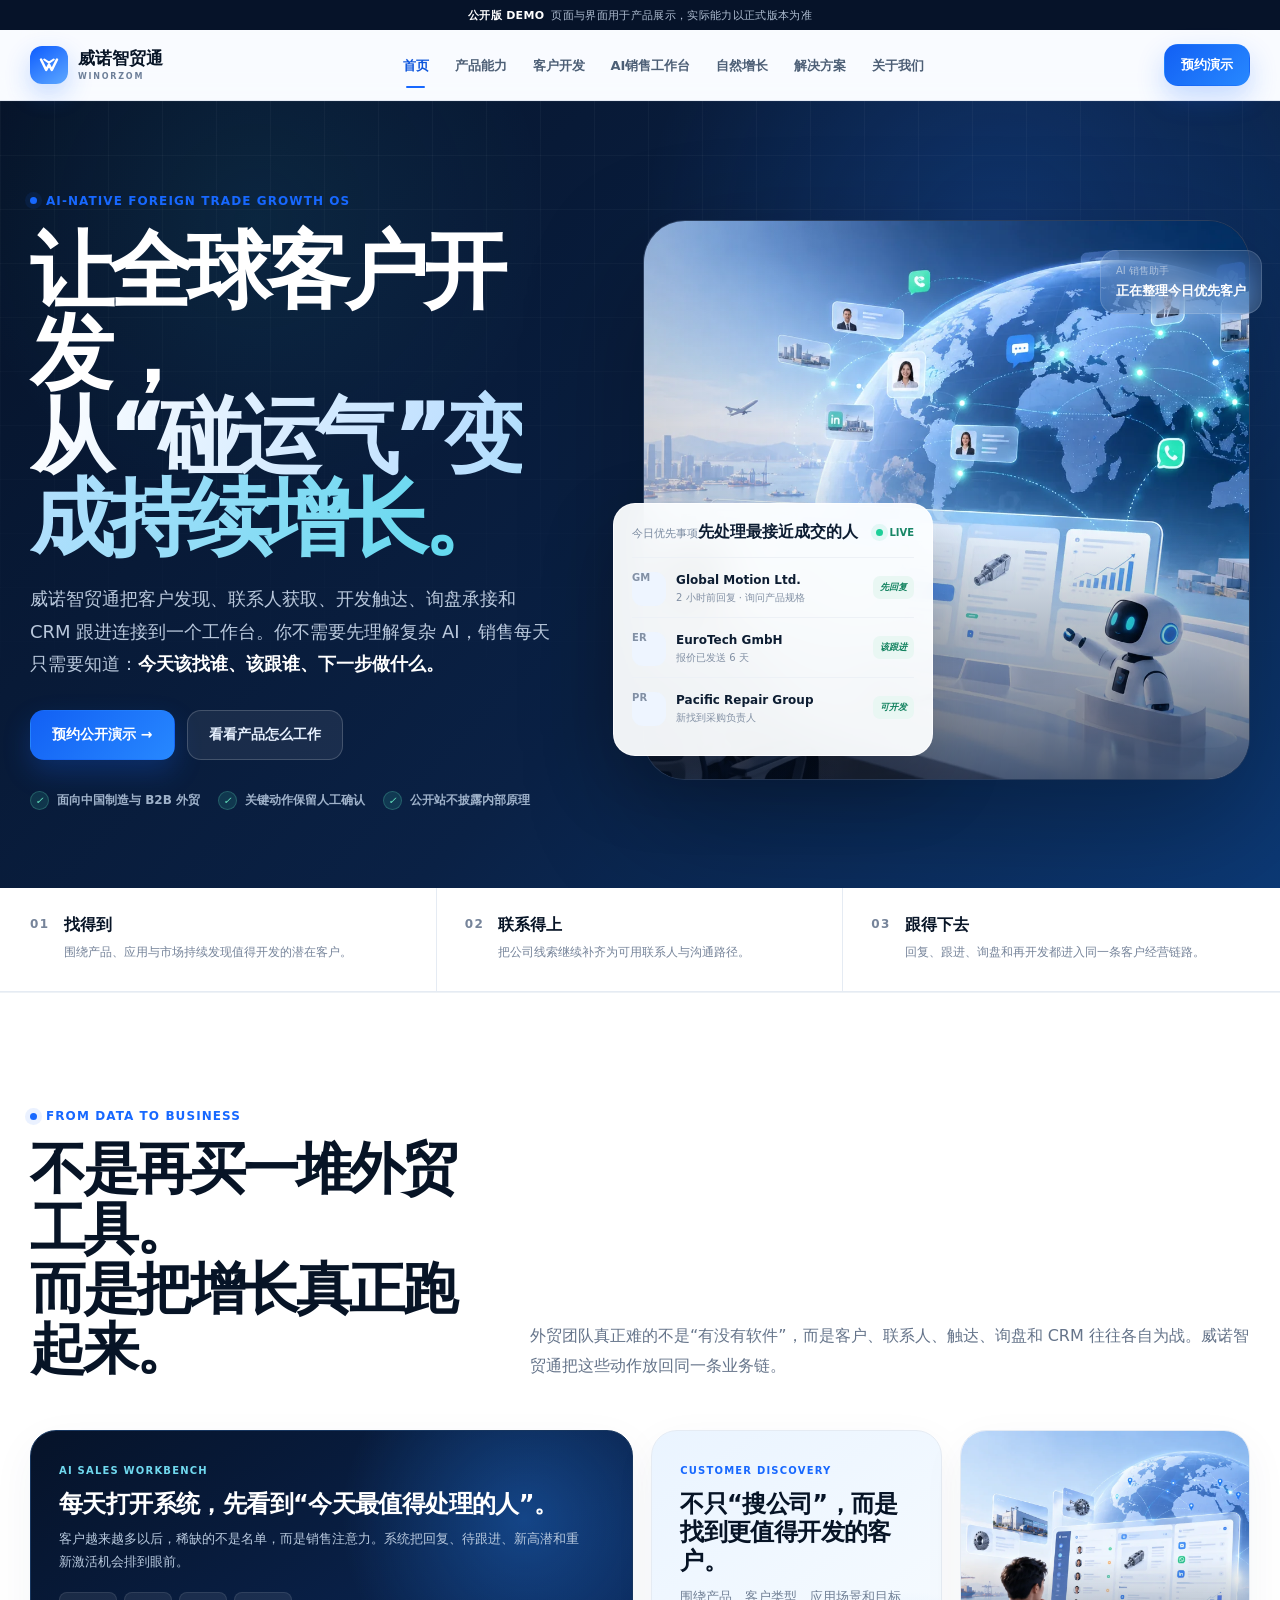
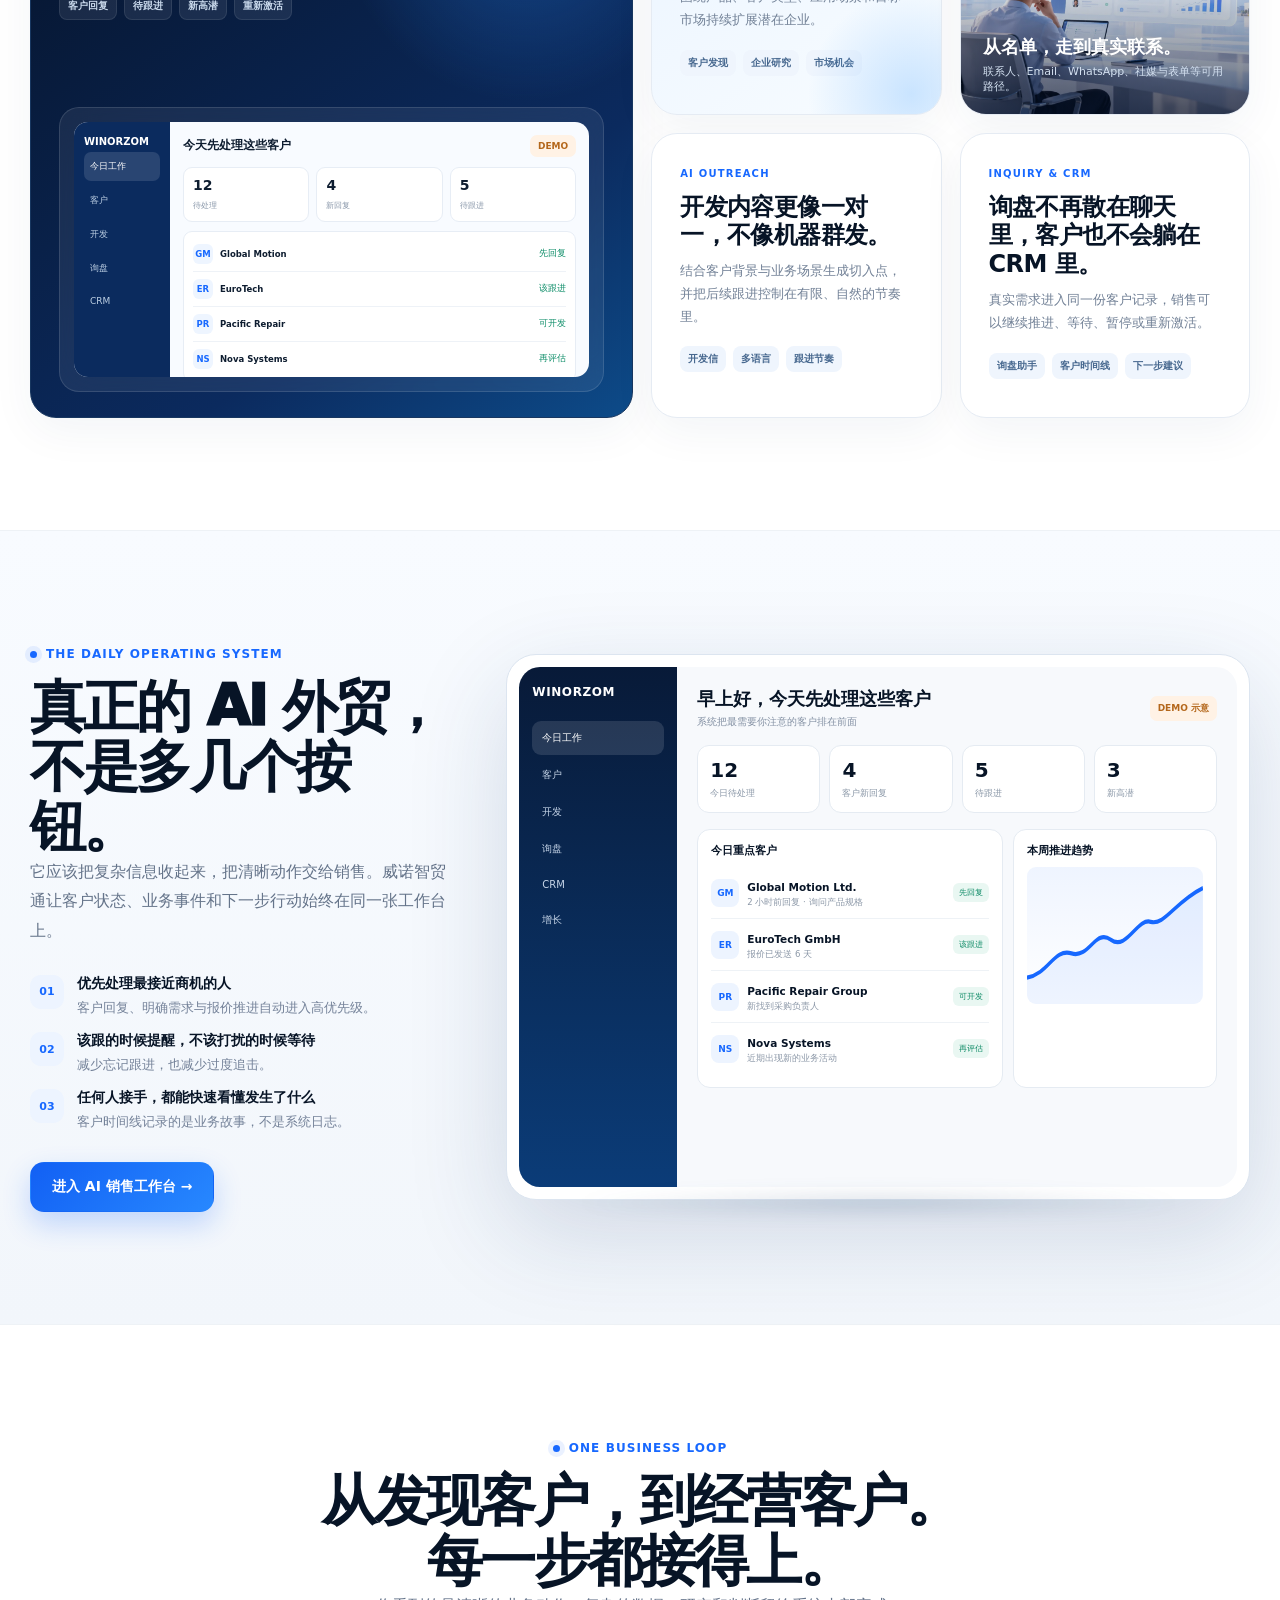
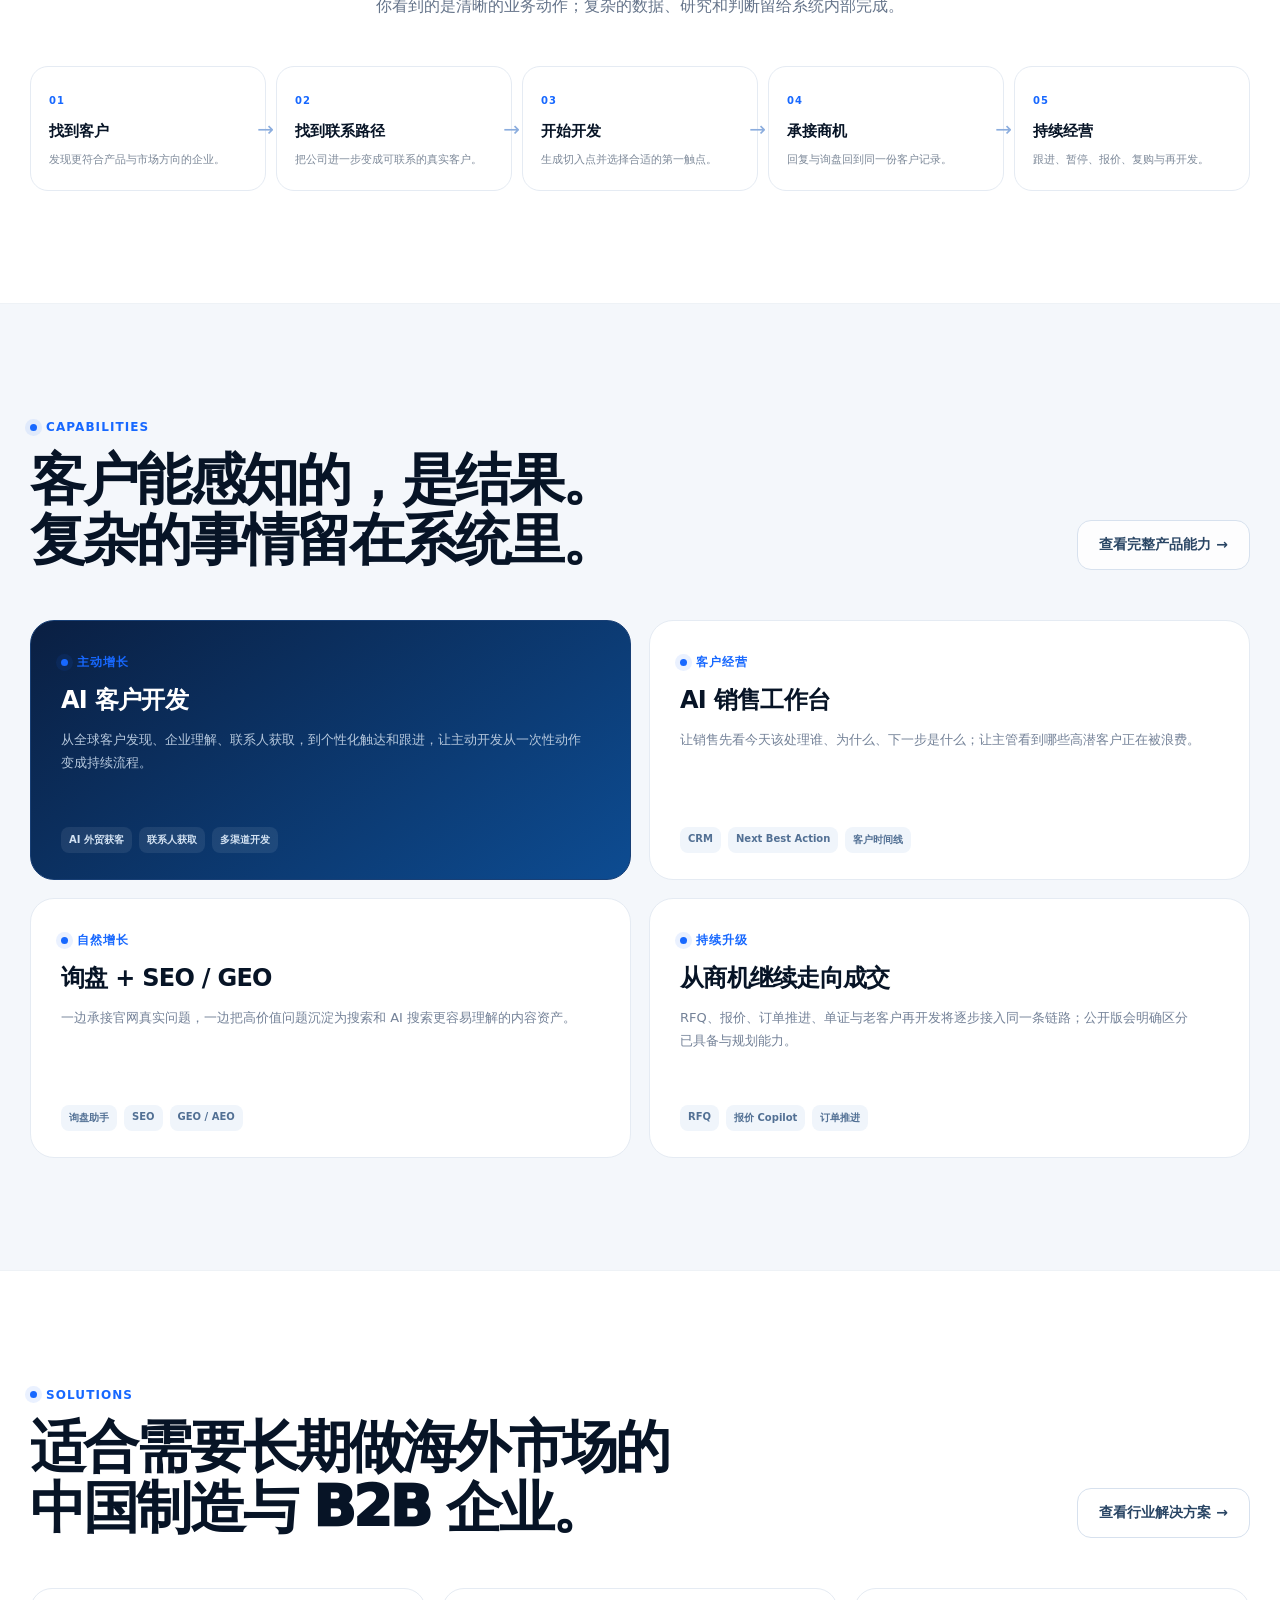
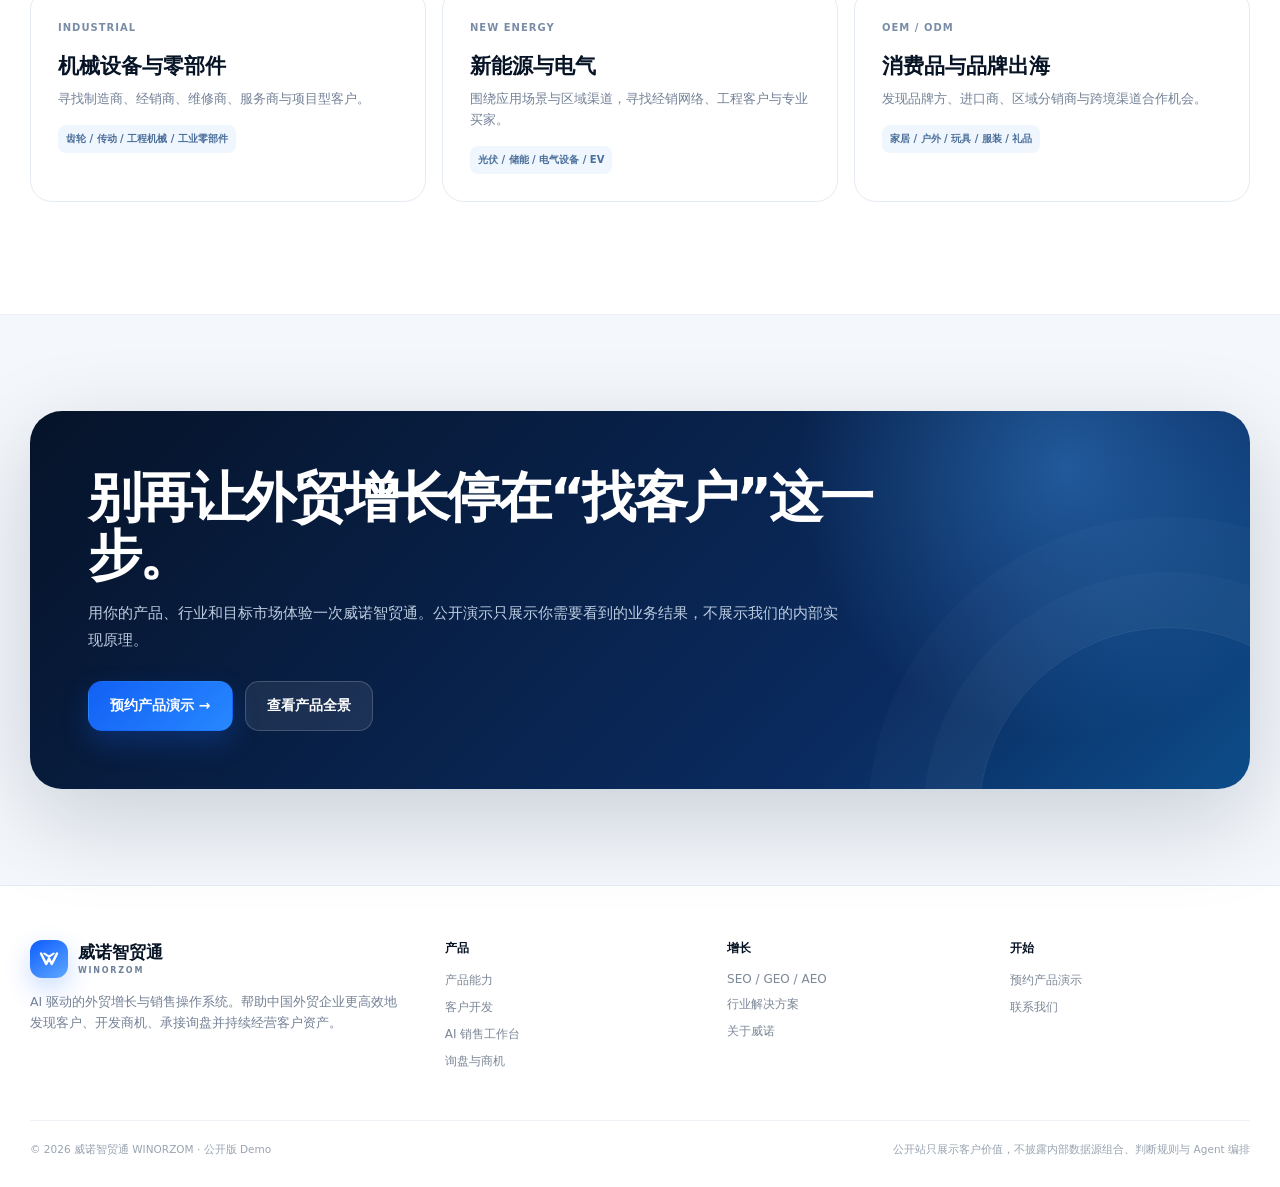
==== index.html @ 81f3485f "威诺智贸通 WINORZOM 公开版 Demo 站点" ====
<!doctype html><html lang="zh-CN"><head><meta charset="utf-8"><meta name="viewport" content="width=device-width,initial-scale=1"><meta name="theme-color" content="#061329"><link rel="icon" href="assets/favicon.svg" type="image/svg+xml"><link rel="stylesheet" href="assets/site.css"><meta property="og:type" content="website"><meta property="og:site_name" content="威诺智贸通 WINORZOM"><meta property="og:image" content="assets/hero-ai-trade.webp"><title>威诺智贸通｜AI外贸获客、销售与客户增长操作系统</title><meta name="description" content="威诺智贸通是一套面向中国外贸企业的 AI 外贸增长与销售操作系统，连接客户发现、联系人获取、多渠道开发、询盘承接、CRM 跟进与客户持续经营。"><meta property="og:title" content="威诺智贸通｜AI外贸获客、销售与客户增长操作系统"><meta property="og:description" content="威诺智贸通是一套面向中国外贸企业的 AI 外贸增长与销售操作系统，连接客户发现、联系人获取、多渠道开发、询盘承接、CRM 跟进与客户持续经营。"><script type="application/ld+json">{"@context":"https://schema.org","@type":"Organization","name":"威诺智贸通","alternateName":"WINORZOM","description":"面向中国外贸企业的 AI 外贸增长与销售操作系统。"}</script><script type="application/ld+json">{"@context":"https://schema.org","@type":"SoftwareApplication","name":"威诺智贸通 WINORZOM","applicationCategory":"BusinessApplication","operatingSystem":"Web","description":"帮助外贸企业发现客户、开发商机、承接询盘、推进销售并持续经营客户资产。"}</script><script type="application/ld+json">{"@context": "https://schema.org", "@type": "FAQPage", "mainEntity": [{"@type": "Question", "name": "威诺智贸通是什么？", "acceptedAnswer": {"@type": "Answer", "text": "威诺智贸通是一套面向中国外贸企业的 AI 外贸增长与销售操作系统，把客户发现、开发触达、询盘承接和 CRM 持续经营连接在同一条业务链路中。"}}, {"@type": "Question", "name": "和普通外贸获客软件有什么不同？", "acceptedAnswer": {"@type": "Answer", "text": "公开版强调的不只是找到更多公司，而是帮助团队持续回答该找谁、如何联系、什么时候跟进以及下一步做什么。"}}, {"@type": "Question", "name": "适合哪些企业？", "acceptedAnswer": {"@type": "Answer", "text": "更适合有长期海外市场开发需求的中国制造业、工业品、零部件、新能源、消费品 OEM/ODM 及其他 B2B 外贸企业。"}}]}</script></head><body><div class="demo-strip"><b>公开版 DEMO</b> 页面与界面用于产品展示，实际能力以正式版本为准</div><div class="nav-wrap"><div class="container"><nav><a class="brand" href="index.html" aria-label="威诺智贸通首页"><span class="brand-mark"><svg viewBox="0 0 24 24" fill="none"><path d="M4 6.5 9.2 17 12 11.6 14.8 17 20 6.5" stroke="white" stroke-width="2.5" stroke-linecap="round" stroke-linejoin="round"/><path d="m7.3 6.5 4.7 3.2 4.7-3.2" stroke="white" stroke-width="2.1" stroke-linecap="round"/></svg></span><span><div class="brand-cn">威诺智贸通</div><div class="brand-en">WINORZOM</div></span></a><div class="nav-links"><a data-nav href="index.html">首页</a><a data-nav href="product.html">产品能力</a><a data-nav href="customer-development.html">客户开发</a><a data-nav href="sales-workbench.html">AI销售工作台</a><a data-nav href="growth.html">自然增长</a><a data-nav href="solutions.html">解决方案</a><a data-nav href="about.html">关于我们</a></div><div class="nav-actions"><button class="btn btn-ghost btn-sm menu-btn" aria-label="打开菜单">☰</button><a class="btn btn-primary btn-sm" href="#" data-demo>预约演示</a></div></nav></div></div><div class="mobile-menu"><a href="index.html">首页</a><a href="product.html">产品能力</a><a href="customer-development.html">客户开发</a><a href="sales-workbench.html">AI销售工作台</a><a href="inquiry.html">询盘与商机</a><a href="growth.html">自然增长</a><a href="solutions.html">解决方案</a><a href="about.html">关于我们</a></div>
<main>
<section class="hero"><div class="container"><div class="hero-grid"><div><span class="eyebrow">AI-NATIVE FOREIGN TRADE GROWTH OS</span><h1>让全球客户开发，<br><span class="grad">从“碰运气”变成持续增长。</span></h1><p>威诺智贸通把客户发现、联系人获取、开发触达、询盘承接和 CRM 跟进连接到一个工作台。你不需要先理解复杂 AI，销售每天只需要知道：<b>今天该找谁、该跟谁、下一步做什么。</b></p><div class="hero-actions"><a class="btn btn-primary" href="#" data-demo>预约公开演示 →</a><a class="btn btn-ghost" href="product.html">看看产品怎么工作</a></div><div class="hero-points"><span><i class="check">✓</i>面向中国制造与 B2B 外贸</span><span><i class="check">✓</i>关键动作保留人工确认</span><span><i class="check">✓</i>公开站不披露内部原理</span></div></div><div class="hero-visual"><div class="hero-orb"><img src="assets/hero-ai-trade.webp" alt="AI外贸增长与全球客户开发场景"></div><div class="hero-float"><small>AI 销售助手</small><b>正在整理今日优先客户</b></div><div class="hero-workcard"><div class="workcard-top"><div><small>今日优先事项</small><b>先处理最接近成交的人</b></div><span class="live-dot">LIVE</span></div><div class="work-item"><span class="avatar-dot">GM</span><div><b>Global Motion Ltd.</b><span>2 小时前回复 · 询问产品规格</span></div><em class="action-pill">先回复</em></div><div class="work-item"><span class="avatar-dot">ER</span><div><b>EuroTech GmbH</b><span>报价已发送 6 天</span></div><em class="action-pill">该跟进</em></div><div class="work-item"><span class="avatar-dot">PR</span><div><b>Pacific Repair Group</b><span>新找到采购负责人</span></div><em class="action-pill">可开发</em></div></div></div></div></div></section>
<section class="value-rail"><div class="container"><div class="value-row"><div class="value-cell"><span class="value-no">01</span><div><b>找得到</b><span>围绕产品、应用与市场持续发现值得开发的潜在客户。</span></div></div><div class="value-cell"><span class="value-no">02</span><div><b>联系得上</b><span>把公司线索继续补齐为可用联系人与沟通路径。</span></div></div><div class="value-cell"><span class="value-no">03</span><div><b>跟得下去</b><span>回复、跟进、询盘和再开发都进入同一条客户经营链路。</span></div></div></div></div></section>

<section class="section white"><div class="container"><div class="section-head"><div><span class="eyebrow">FROM DATA TO BUSINESS</span><h2 class="section-title">不是再买一堆外贸工具。<br>而是把增长真正跑起来。</h2></div><p class="section-desc">外贸团队真正难的不是“有没有软件”，而是客户、联系人、触达、询盘和 CRM 往往各自为战。威诺智贸通把这些动作放回同一条业务链。</p></div><div class="bento"><article class="bento-card bento-main"><span class="mini">AI SALES WORKBENCH</span><h3>每天打开系统，先看到“今天最值得处理的人”。</h3><p>客户越来越多以后，稀缺的不是名单，而是销售注意力。系统把回复、待跟进、新高潜和重新激活机会排到眼前。</p><div class="mini-tags"><span>客户回复</span><span>待跟进</span><span>新高潜</span><span>重新激活</span></div><div class="bento-visual"><div class="bento-ui"><div class="bento-side"><b>WINORZOM</b><span>今日工作</span><span>客户</span><span>开发</span><span>询盘</span><span>CRM</span></div><div class="bento-mainui"><div class="micro-top"><b>今天先处理这些客户</b><span class="demo-label">DEMO</span></div><div class="micro-grid"><div class="micro-metric"><strong>12</strong><span>待处理</span></div><div class="micro-metric"><strong>4</strong><span>新回复</span></div><div class="micro-metric"><strong>5</strong><span>待跟进</span></div></div><div class="micro-list"><div class="micro-row"><i>GM</i><b>Global Motion</b><em>先回复</em></div><div class="micro-row"><i>ER</i><b>EuroTech</b><em>该跟进</em></div><div class="micro-row"><i>PR</i><b>Pacific Repair</b><em>可开发</em></div><div class="micro-row"><i>NS</i><b>Nova Systems</b><em>再评估</em></div></div></div></div></div></article><article class="bento-card bento-accent"><span class="mini">CUSTOMER DISCOVERY</span><h3>不只“搜公司”，而是找到更值得开发的客户。</h3><p>围绕产品、客户类型、应用场景和目标市场持续扩展潜在企业。</p><div class="mini-tags"><span>客户发现</span><span>企业研究</span><span>市场机会</span></div></article><article class="bento-card bento-image"><img src="assets/sales-workbench.webp" alt="外贸客户开发与销售工作场景"><div class="caption"><b>从名单，走到真实联系。</b><span>联系人、Email、WhatsApp、社媒与表单等可用路径。</span></div></article><article class="bento-card"><span class="mini">AI OUTREACH</span><h3>开发内容更像一对一，不像机器群发。</h3><p>结合客户背景与业务场景生成切入点，并把后续跟进控制在有限、自然的节奏里。</p><div class="mini-tags"><span>开发信</span><span>多语言</span><span>跟进节奏</span></div></article><article class="bento-card"><span class="mini">INQUIRY & CRM</span><h3>询盘不再散在聊天里，客户也不会躺在 CRM 里。</h3><p>真实需求进入同一份客户记录，销售可以继续推进、等待、暂停或重新激活。</p><div class="mini-tags"><span>询盘助手</span><span>客户时间线</span><span>下一步建议</span></div></article></div></div></section>

<section class="section soft"><div class="container"><div class="product-stage"><div><span class="eyebrow">THE DAILY OPERATING SYSTEM</span><h2 class="section-title">真正的 AI 外贸，<br>不是多几个按钮。</h2><p class="section-desc">它应该把复杂信息收起来，把清晰动作交给销售。威诺智贸通让客户状态、业务事件和下一步行动始终在同一张工作台上。</p><div class="bullet-list"><div class="bullet"><i>01</i><div><b>优先处理最接近商机的人</b><span>客户回复、明确需求与报价推进自动进入高优先级。</span></div></div><div class="bullet"><i>02</i><div><b>该跟的时候提醒，不该打扰的时候等待</b><span>减少忘记跟进，也减少过度追击。</span></div></div><div class="bullet"><i>03</i><div><b>任何人接手，都能快速看懂发生了什么</b><span>客户时间线记录的是业务故事，不是系统日志。</span></div></div></div><a class="btn btn-primary" href="sales-workbench.html">进入 AI 销售工作台 →</a></div><div class="device"><div class="app"><aside class="side"><div class="side-brand">WINORZOM</div><a class="on">今日工作</a><a>客户</a><a>开发</a><a>询盘</a><a>CRM</a><a>增长</a></aside><section class="main-ui"><div class="ui-top"><div class="ui-title"><b>早上好，今天先处理这些客户</b><small>系统把最需要你注意的客户排在前面</small></div><span class="demo-label">DEMO 示意</span></div><div class="metrics"><div class="metric"><strong>12</strong><span>今日待处理</span></div><div class="metric"><strong>4</strong><span>客户新回复</span></div><div class="metric"><strong>5</strong><span>待跟进</span></div><div class="metric"><strong>3</strong><span>新高潜</span></div></div><div class="ui-grid"><div class="panel"><div class="panel-title">今日重点客户</div><div class="task"><span class="dot">GM</span><div><b>Global Motion Ltd.</b><small>2 小时前回复 · 询问产品规格</small></div><span class="status">先回复</span></div><div class="task"><span class="dot">ER</span><div><b>EuroTech GmbH</b><small>报价已发送 6 天</small></div><span class="status">该跟进</span></div><div class="task"><span class="dot">PR</span><div><b>Pacific Repair Group</b><small>新找到采购负责人</small></div><span class="status">可开发</span></div><div class="task"><span class="dot">NS</span><div><b>Nova Systems</b><small>近期出现新的业务活动</small></div><span class="status">再评估</span></div></div><div class="panel"><div class="panel-title">本周推进趋势</div><div class="chart"><svg viewBox="0 0 300 130" preserveAspectRatio="none"><path d="M0 105 C38 101,45 77,76 82 S116 58,143 69 S188 48,211 52 S253 33,300 20" fill="none" stroke="#1768ff" stroke-width="4"/><path d="M0 105 C38 101,45 77,76 82 S116 58,143 69 S188 48,211 52 S253 33,300 20 L300 130 L0 130Z" fill="#1768ff12"/></svg></div></div></div></section></div></div></div></div></section>

<section class="section white"><div class="container"><div class="center"><span class="eyebrow">ONE BUSINESS LOOP</span><h2 class="section-title">从发现客户，到经营客户。<br>每一步都接得上。</h2><p class="section-desc">你看到的是清晰的业务动作；复杂的数据、研究和判断留给系统内部完成。</p></div><div class="loop"><div class="loop-step"><span class="num">01</span><b>找到客户</b><span>发现更符合产品与市场方向的企业。</span></div><div class="loop-step"><span class="num">02</span><b>找到联系路径</b><span>把公司进一步变成可联系的真实客户。</span></div><div class="loop-step"><span class="num">03</span><b>开始开发</b><span>生成切入点并选择合适的第一触点。</span></div><div class="loop-step"><span class="num">04</span><b>承接商机</b><span>回复与询盘回到同一份客户记录。</span></div><div class="loop-step"><span class="num">05</span><b>持续经营</b><span>跟进、暂停、报价、复购与再开发。</span></div></div></div></section>

<section class="section"><div class="container"><div class="section-head"><div><span class="eyebrow">CAPABILITIES</span><h2 class="section-title">客户能感知的，是结果。<br>复杂的事情留在系统里。</h2></div><a class="btn btn-ghost" href="product.html">查看完整产品能力 →</a></div><div class="cap-split"><article class="cap-panel blue"><span class="eyebrow">主动增长</span><h3>AI 客户开发</h3><p>从全球客户发现、企业理解、联系人获取，到个性化触达和跟进，让主动开发从一次性动作变成持续流程。</p><div class="tagline"><span>AI 外贸获客</span><span>联系人获取</span><span>多渠道开发</span></div></article><article class="cap-panel"><span class="eyebrow">客户经营</span><h3>AI 销售工作台</h3><p>让销售先看今天该处理谁、为什么、下一步是什么；让主管看到哪些高潜客户正在被浪费。</p><div class="tagline"><span>CRM</span><span>Next Best Action</span><span>客户时间线</span></div></article><article class="cap-panel"><span class="eyebrow">自然增长</span><h3>询盘 + SEO / GEO</h3><p>一边承接官网真实问题，一边把高价值问题沉淀为搜索和 AI 搜索更容易理解的内容资产。</p><div class="tagline"><span>询盘助手</span><span>SEO</span><span>GEO / AEO</span></div></article><article class="cap-panel"><span class="eyebrow">持续升级</span><h3>从商机继续走向成交</h3><p>RFQ、报价、订单推进、单证与老客户再开发将逐步接入同一条链路；公开版会明确区分已具备与规划能力。</p><div class="tagline"><span>RFQ</span><span>报价 Copilot</span><span>订单推进</span></div></article></div></div></section>

<section class="section white"><div class="container"><div class="section-head"><div><span class="eyebrow">SOLUTIONS</span><h2 class="section-title">适合需要长期做海外市场的<br>中国制造与 B2B 企业。</h2></div><a class="btn btn-ghost" href="solutions.html">查看行业解决方案 →</a></div><div class="industry-grid"><div class="industry-card"><small>INDUSTRIAL</small><h3>机械设备与零部件</h3><p>寻找制造商、经销商、维修商、服务商与项目型客户。</p><span class="keywords">齿轮 / 传动 / 工程机械 / 工业零部件</span></div><div class="industry-card"><small>NEW ENERGY</small><h3>新能源与电气</h3><p>围绕应用场景与区域渠道，寻找经销网络、工程客户与专业买家。</p><span class="keywords">光伏 / 储能 / 电气设备 / EV</span></div><div class="industry-card"><small>OEM / ODM</small><h3>消费品与品牌出海</h3><p>发现品牌方、进口商、区域分销商与跨境渠道合作机会。</p><span class="keywords">家居 / 户外 / 玩具 / 服装 / 礼品</span></div></div></div></section>
<section class="cta"><div class="container"><div class="cta-card"><h2>别再让外贸增长停在“找客户”这一步。</h2><p>用你的产品、行业和目标市场体验一次威诺智贸通。公开演示只展示你需要看到的业务结果，不展示我们的内部实现原理。</p><div class="hero-actions"><a class="btn btn-primary" href="#" data-demo>预约产品演示 →</a><a class="btn btn-ghost" href="product.html">查看产品全景</a></div></div></div></section>
</main><footer><div class="container"><div class="footer-grid"><div class="footer-brand"><a class="brand" href="index.html" aria-label="威诺智贸通首页"><span class="brand-mark"><svg viewBox="0 0 24 24" fill="none"><path d="M4 6.5 9.2 17 12 11.6 14.8 17 20 6.5" stroke="white" stroke-width="2.5" stroke-linecap="round" stroke-linejoin="round"/><path d="m7.3 6.5 4.7 3.2 4.7-3.2" stroke="white" stroke-width="2.1" stroke-linecap="round"/></svg></span><span><div class="brand-cn">威诺智贸通</div><div class="brand-en">WINORZOM</div></span></a><p>AI 驱动的外贸增长与销售操作系统。帮助中国外贸企业更高效地发现客户、开发商机、承接询盘并持续经营客户资产。</p></div><div class="footer-col"><h4>产品</h4><a href="product.html">产品能力</a><a href="customer-development.html">客户开发</a><a href="sales-workbench.html">AI 销售工作台</a><a href="inquiry.html">询盘与商机</a></div><div class="footer-col"><h4>增长</h4><a href="growth.html">SEO / GEO / AEO</a><a href="solutions.html">行业解决方案</a><a href="about.html">关于威诺</a></div><div class="footer-col"><h4>开始</h4><a href="#" data-demo>预约产品演示</a><a href="about.html#contact">联系我们</a></div></div><div class="copyright"><span>© 2026 威诺智贸通 WINORZOM · 公开版 Demo</span><span>公开站只展示客户价值，不披露内部数据源组合、判断规则与 Agent 编排</span></div></div></footer><div class="modal" id="demoModal"><div class="modal-card"><button class="modal-close" aria-label="关闭">×</button><h3>预约威诺智贸通演示</h3><p>告诉我们你的行业、产品和目标市场，我们会用真实业务场景展示产品。公开版 Demo 不会真正提交数据。</p><form class="form" id="demoForm"><input required placeholder="公司名称"><input required placeholder="姓名 / 称呼"><input required placeholder="手机或微信"><textarea placeholder="你的产品、目标市场或当前最想解决的问题"></textarea><button class="btn btn-primary" type="submit">提交预约</button><div class="form-note">Demo 环境仅模拟表单体验；正式上线后再接入线索系统、隐私政策与真实数据承接。</div><div class="form-success">已模拟提交成功。正式版可接入 CRM / 邮件 / 企业微信等承接方式。</div></form></div></div><script src="assets/site.js"></script></body></html>
---- assets/site.css ----
:root{
  --bg:#f4f7fb;--paper:#fff;--ink:#071426;--ink2:#10233f;--muted:#65748a;--muted2:#8b97a8;
  --line:#e5ebf3;--line2:#d7e1ef;--blue:#1768ff;--blue2:#5aa6ff;--cyan:#35d4e5;--navy:#061329;
  --green:#10a879;--orange:#ff9a42;--r:28px;--rs:18px;--max:1220px;
  --shadow:0 24px 80px rgba(16,42,86,.12);--shadow2:0 16px 44px rgba(16,42,86,.08)
}
*{box-sizing:border-box}html{scroll-behavior:smooth}body{margin:0;background:var(--bg);color:var(--ink);font-family:Inter,"PingFang SC","Microsoft YaHei",system-ui,-apple-system,BlinkMacSystemFont,"Segoe UI",sans-serif;-webkit-font-smoothing:antialiased}a{text-decoration:none;color:inherit}img{display:block;max-width:100%}button,input,textarea{font:inherit}.container{width:min(var(--max),calc(100% - 48px));margin:auto}
.demo-strip{height:30px;display:flex;align-items:center;justify-content:center;background:#061329;color:#aebdd1;font-size:11px;letter-spacing:.03em}.demo-strip b{color:#fff;margin-right:7px}.nav-wrap{position:sticky;top:0;z-index:90;background:rgba(250,252,255,.88);backdrop-filter:blur(22px);border-bottom:1px solid rgba(224,231,241,.86)}nav{height:70px;display:flex;align-items:center;justify-content:space-between;gap:26px}.brand{display:flex;align-items:center;gap:10px;min-width:max-content}.brand-mark{width:38px;height:38px;border-radius:12px;display:grid;place-items:center;background:linear-gradient(145deg,#0d5cff,#5ea8ff);box-shadow:0 10px 26px rgba(23,104,255,.24)}.brand-mark svg{width:24px}.brand-cn{font-weight:900;font-size:17px;line-height:1}.brand-en{font-size:8px;letter-spacing:.22em;font-weight:850;color:#6d7f99;margin-top:5px}.nav-links{display:flex;align-items:center;gap:26px;color:#4d5f76;font-size:13px;font-weight:720}.nav-links a{padding:26px 0 24px;position:relative}.nav-links a:hover,.nav-links a.active{color:#0d55dc}.nav-links a.active:after{content:"";position:absolute;left:12%;right:12%;bottom:11px;height:2px;border-radius:99px;background:#1768ff}.nav-actions{display:flex;align-items:center;gap:10px}.menu-btn{display:none!important}.btn{display:inline-flex;align-items:center;justify-content:center;gap:9px;height:50px;border-radius:14px;padding:0 21px;border:1px solid transparent;font-weight:800;font-size:14px;cursor:pointer;transition:.22s ease}.btn-sm{height:42px;padding:0 16px;font-size:13px}.btn-primary{color:#fff;background:linear-gradient(135deg,#1260f4,#2788ff);box-shadow:0 12px 28px rgba(23,104,255,.24)}.btn-primary:hover{transform:translateY(-2px);box-shadow:0 18px 40px rgba(23,104,255,.28)}.btn-ghost{background:rgba(255,255,255,.8);border-color:#d7e1ee;color:#294564}.btn-ghost:hover{background:#fff;border-color:#bcd0e8}.btn-dark{background:#0a1d3c;color:white}.btn-link{height:auto;padding:0;border:0;color:#1768ff;background:transparent}
.eyebrow{display:inline-flex;align-items:center;gap:9px;font-size:12px;font-weight:850;letter-spacing:.09em;text-transform:uppercase;color:#1768ff}.eyebrow:before{content:"";width:7px;height:7px;border-radius:50%;background:#1768ff;box-shadow:0 0 0 5px rgba(23,104,255,.09)}
.hero{position:relative;overflow:hidden;padding:88px 0 78px;background:radial-gradient(circle at 78% 18%,rgba(38,123,255,.23),transparent 30%),radial-gradient(circle at 20% 15%,rgba(54,210,227,.08),transparent 24%),linear-gradient(135deg,#061329 0%,#0a2145 58%,#0c3975 100%);color:#fff}.hero:before{content:"";position:absolute;inset:0;background-image:linear-gradient(rgba(255,255,255,.035) 1px,transparent 1px),linear-gradient(90deg,rgba(255,255,255,.035) 1px,transparent 1px);background-size:54px 54px;mask-image:linear-gradient(to bottom,#000 0%,transparent 85%)}.hero-grid{position:relative;z-index:2;display:grid;grid-template-columns:.9fr 1.1fr;gap:62px;align-items:center}.hero h1{font-size:clamp(54px,6.6vw,84px);line-height:.98;letter-spacing:-.065em;margin:22px 0 24px;font-weight:930}.hero .grad{background:linear-gradient(110deg,#fff 0%,#bfe0ff 44%,#62d9ee 95%);-webkit-background-clip:text;background-clip:text;color:transparent}.hero p{font-size:18px;line-height:1.8;color:#b9c8dc;max-width:660px;margin:0 0 30px}.hero p b{color:#fff}.hero-actions{display:flex;gap:12px;flex-wrap:wrap}.hero .btn-ghost{color:#e7f1ff;background:rgba(255,255,255,.07);border-color:rgba(255,255,255,.18)}.hero-points{display:flex;gap:18px;flex-wrap:wrap;margin-top:31px;color:#9fb2ca;font-size:12px;font-weight:700}.hero-points span{display:flex;align-items:center;gap:8px}.check{width:19px;height:19px;border-radius:50%;display:grid;place-items:center;background:rgba(74,230,191,.13);color:#63e1bd;font-size:10px;border:1px solid rgba(99,225,189,.24)}
.hero-visual{position:relative;min-height:560px}.hero-orb{position:absolute;inset:0 0 0 30px;border-radius:42px;overflow:hidden;box-shadow:0 42px 120px rgba(0,0,0,.28);border:1px solid rgba(255,255,255,.12);background:#0c2348}.hero-orb:after{content:"";position:absolute;inset:0;background:linear-gradient(90deg,rgba(6,19,41,.15),transparent 35%),linear-gradient(180deg,transparent 55%,rgba(6,19,41,.64));pointer-events:none}.hero-orb img{width:100%;height:100%;object-fit:cover;object-position:55% center;filter:saturate(.92) contrast(1.02)}.hero-workcard{position:absolute;left:0;bottom:24px;width:320px;padding:18px;border-radius:22px;background:rgba(252,254,255,.95);box-shadow:0 26px 72px rgba(0,0,0,.22);color:#0d1d32;border:1px solid rgba(255,255,255,.75);backdrop-filter:blur(20px);z-index:3}.workcard-top{display:flex;align-items:center;justify-content:space-between;gap:12px;margin-bottom:14px}.workcard-top small{color:#7b8ba1;font-size:11px}.live-dot{display:flex;gap:6px;align-items:center;color:#188666;font-size:10px;font-weight:850}.live-dot:before{content:"";width:7px;height:7px;border-radius:50%;background:#1ecf98;box-shadow:0 0 0 5px rgba(30,207,152,.10)}.work-item{display:flex;align-items:center;gap:10px;padding:11px 0;border-top:1px solid #edf1f6}.work-item:first-of-type{border-top:0}.avatar-dot{width:34px;height:34px;border-radius:11px;display:grid;place-items:center;background:#eef5ff;color:#1768ff;font-size:10px;font-weight:900}.work-item b{font-size:12px}.work-item span{display:block;font-size:10px;color:#8290a4;margin-top:3px}.action-pill{margin-left:auto;font-size:9px;padding:5px 7px;border-radius:7px;background:#e9f7f3;color:#12825f;font-weight:850}.hero-float{position:absolute;right:-12px;top:30px;padding:13px 15px;border-radius:16px;background:rgba(255,255,255,.1);border:1px solid rgba(255,255,255,.15);backdrop-filter:blur(18px);z-index:3;color:#fff}.hero-float small{display:block;color:#afc3dd;font-size:10px}.hero-float b{display:block;margin-top:4px;font-size:13px}
.value-rail{margin-top:-1px;background:#fff;border-bottom:1px solid var(--line)}.value-row{display:grid;grid-template-columns:repeat(3,1fr)}.value-cell{padding:28px 28px 28px 0;border-right:1px solid var(--line);display:flex;gap:14px;align-items:flex-start}.value-cell:not(:first-child){padding-left:28px}.value-cell:last-child{border-right:0}.value-no{font-size:10px;color:#1768ff;font-weight:900;letter-spacing:.12em}.value-cell b{display:block;font-size:16px;margin-bottom:5px}.value-cell span{font-size:12px;line-height:1.6;color:#76849a}
.section{padding:112px 0}.section.white{background:#fff;border-top:1px solid #eef2f6;border-bottom:1px solid #eef2f6}.section.soft{background:linear-gradient(180deg,#f8fbff,#f2f6fb)}.section.dark{background:radial-gradient(circle at 85% 14%,rgba(53,137,255,.25),transparent 30%),linear-gradient(135deg,#061329,#0a2145 68%,#0b3972);color:#fff}.section-head{display:flex;justify-content:space-between;gap:54px;align-items:flex-end;margin-bottom:50px}.section-title{font-size:clamp(35px,4.4vw,58px);line-height:1.07;letter-spacing:-.05em;margin:15px 0 0;font-weight:920}.section-desc{font-size:16px;line-height:1.82;color:var(--muted);max-width:720px;margin:0}.section.dark .section-desc{color:#aebed3}.section.dark .eyebrow{color:#71d8f0}.section.dark .eyebrow:before{background:#71d8f0;box-shadow:0 0 0 5px rgba(113,216,240,.09)}.center{text-align:center}.center .section-title{max-width:900px;margin-left:auto;margin-right:auto}.center .section-desc{margin-left:auto;margin-right:auto}
.bento{display:grid;grid-template-columns:1.35fr .65fr .65fr;grid-template-rows:285px 285px;gap:18px}.bento-card{position:relative;overflow:hidden;border-radius:26px;border:1px solid var(--line);background:#fff;padding:28px;box-shadow:0 14px 44px rgba(20,58,107,.05)}.bento-card h3{font-size:24px;line-height:1.2;letter-spacing:-.025em;margin:12px 0 10px}.bento-card p{font-size:13px;line-height:1.75;color:#718096;margin:0;max-width:500px}.bento-card .mini{font-size:10px;font-weight:900;color:#1768ff;letter-spacing:.12em}.bento-main{grid-row:1/3;background:radial-gradient(circle at 82% 15%,rgba(42,139,255,.34),transparent 26%),linear-gradient(145deg,#061329,#0b2a5e 70%,#0d4b89);color:#fff;border-color:#183760}.bento-main p{color:#b8c9de;max-width:520px}.bento-main .mini{color:#70d9ef}.bento-main .bento-visual{position:absolute;left:28px;right:28px;bottom:25px;height:285px;border-radius:20px;background:rgba(255,255,255,.07);border:1px solid rgba(255,255,255,.12);padding:14px;backdrop-filter:blur(20px)}.bento-ui{height:100%;border-radius:14px;background:#f8fbff;color:#0e1d30;display:grid;grid-template-columns:96px 1fr;overflow:hidden}.bento-side{background:#0b2b5e;color:#bed0e4;padding:14px 10px;font-size:9px}.bento-side b{color:#fff;font-size:10px}.bento-side span{display:block;padding:8px 6px;margin-top:5px;border-radius:7px}.bento-side span:first-of-type{background:rgba(255,255,255,.12);color:#fff}.bento-mainui{padding:13px}.micro-top{display:flex;justify-content:space-between;gap:10px;align-items:center}.micro-top b{font-size:12px}.micro-grid{display:grid;grid-template-columns:repeat(3,1fr);gap:7px;margin-top:10px}.micro-metric{background:#fff;border:1px solid #e7edf5;border-radius:9px;padding:9px}.micro-metric strong{display:block;font-size:14px}.micro-metric span{font-size:8px;color:#8a98aa}.micro-list{margin-top:9px;background:#fff;border:1px solid #e7edf5;border-radius:9px;padding:5px 9px}.micro-row{display:flex;align-items:center;gap:7px;padding:7px 0;border-bottom:1px solid #eef2f7;font-size:8.5px}.micro-row:last-child{border-bottom:0}.micro-row i{width:20px;height:20px;border-radius:6px;background:#eef5ff;display:grid;place-items:center;color:#1768ff;font-style:normal;font-weight:900}.micro-row em{margin-left:auto;font-style:normal;color:#0d8d68}.bento-image{padding:0}.bento-image img{width:100%;height:100%;object-fit:cover}.bento-image:after{content:"";position:absolute;inset:0;background:linear-gradient(180deg,transparent 45%,rgba(4,18,42,.68))}.bento-image .caption{position:absolute;z-index:2;left:22px;right:22px;bottom:20px;color:#fff}.bento-image .caption b{font-size:18px}.bento-image .caption span{display:block;font-size:11px;color:#d4e1f1;margin-top:5px}.bento-accent{background:linear-gradient(145deg,#eaf4ff,#f8fcff)}.bento-accent:before{content:"";position:absolute;width:220px;height:220px;border-radius:50%;background:radial-gradient(circle,#6eb5ff55,transparent 66%);right:-80px;bottom:-90px}.mini-tags{display:flex;flex-wrap:wrap;gap:7px;margin-top:18px}.mini-tags span{font-size:10px;padding:6px 8px;border-radius:8px;background:#eff5fd;color:#47688f;font-weight:800}.bento-main .mini-tags span{background:rgba(255,255,255,.08);color:#c8d8eb;border:1px solid rgba(255,255,255,.09)}
.product-stage{display:grid;grid-template-columns:.72fr 1.28fr;gap:58px;align-items:center}.bullet-list{display:grid;gap:15px;margin:30px 0}.bullet{display:flex;gap:13px;align-items:flex-start}.bullet i{font-style:normal;width:34px;height:34px;border-radius:11px;background:#edf4ff;color:#1768ff;display:grid;place-items:center;font-size:11px;font-weight:900;flex:0 0 auto}.bullet b{font-size:14px;display:block;margin-bottom:4px}.bullet span{font-size:12.5px;color:#748299;line-height:1.55}.device{position:relative;border-radius:30px;background:#fff;border:1px solid #dce5f0;box-shadow:0 32px 100px rgba(22,57,105,.16);padding:12px}.device:before{content:"";position:absolute;left:8%;right:8%;bottom:-18px;height:28px;background:radial-gradient(ellipse,rgba(34,68,115,.18),transparent 70%);filter:blur(8px)}.app{display:grid;grid-template-columns:158px 1fr;min-height:520px;border-radius:21px;overflow:hidden;background:#f7f9fc}.side{background:linear-gradient(180deg,#081a38,#0b3c78);color:#c6d5e8;padding:18px 13px}.side-brand{font-size:12px;color:#fff;font-weight:900;letter-spacing:.05em;margin-bottom:22px}.side a{display:block;padding:10px;border-radius:9px;font-size:10px;margin:3px 0}.side a.on{background:rgba(255,255,255,.12);color:#fff}.main-ui{padding:20px}.ui-top{display:flex;align-items:center;justify-content:space-between;gap:14px}.ui-title b{font-size:18px}.ui-title small{display:block;color:#8390a3;font-size:10px;margin-top:4px}.demo-label{font-size:9px;font-weight:900;padding:6px 8px;border-radius:7px;background:#fff2e5;color:#b4671b}.metrics{display:grid;grid-template-columns:repeat(4,1fr);gap:9px;margin:16px 0}.metric{background:#fff;border:1px solid #e5ebf2;border-radius:12px;padding:12px}.metric strong{font-size:20px}.metric span{display:block;font-size:9px;color:#8a97a7;margin-top:5px}.ui-grid{display:grid;grid-template-columns:1.2fr .8fr;gap:10px}.panel{background:#fff;border:1px solid #e5ebf2;border-radius:13px;padding:13px}.panel-title{font-size:11px;font-weight:900;margin-bottom:9px}.task{display:flex;align-items:center;gap:8px;padding:9px 0;border-bottom:1px solid #eef2f6}.task:last-child{border-bottom:0}.task .dot{width:28px;height:28px;border-radius:8px;background:#edf4ff;color:#1768ff;display:grid;place-items:center;font-size:9px;font-weight:900}.task b{font-size:10.5px}.task small{display:block;font-size:8.5px;color:#8b97a7;margin-top:2px}.status{margin-left:auto;font-size:8px;background:#e9f7f2;color:#0e8b66;border-radius:6px;padding:4px 6px}.chart{height:137px;background:linear-gradient(180deg,rgba(23,104,255,.07),transparent);border-radius:9px;position:relative;overflow:hidden}.chart svg{position:absolute;inset:0;width:100%;height:100%}
.loop{display:grid;grid-template-columns:repeat(5,1fr);gap:10px;margin-top:46px}.loop-step{position:relative;padding:22px 18px;border-radius:18px;border:1px solid var(--line);background:#fff}.loop-step:after{content:"→";position:absolute;right:-9px;top:50%;transform:translateY(-50%);color:#8badde;font-size:20px;z-index:2}.loop-step:last-child:after{display:none}.loop-step .num{font-size:10px;font-weight:900;color:#1768ff;letter-spacing:.1em}.loop-step b{display:block;font-size:15px;margin:13px 0 7px}.loop-step span{font-size:11px;line-height:1.55;color:#7d8999}
.cap-split{display:grid;grid-template-columns:1fr 1fr;gap:18px}.cap-panel{padding:30px;border-radius:24px;border:1px solid var(--line);background:#fff;min-height:260px;position:relative;overflow:hidden}.cap-panel h3{font-size:24px;letter-spacing:-.03em;margin:13px 0 10px}.cap-panel p{font-size:13px;line-height:1.75;color:#748298;max-width:520px}.cap-panel .tagline{position:absolute;left:30px;bottom:26px;display:flex;flex-wrap:wrap;gap:7px}.tagline span{font-size:10px;padding:6px 8px;border-radius:8px;background:#f0f5fb;color:#527094;font-weight:800}.cap-panel.blue{background:linear-gradient(145deg,#0a1f42,#0d4c92);border-color:#183f75;color:#fff}.cap-panel.blue p{color:#b6c8dd}.cap-panel.blue .tagline span{background:rgba(255,255,255,.08);color:#d3e2f2}
.industry-grid{display:grid;grid-template-columns:repeat(3,1fr);gap:16px}.industry-card{padding:27px;border-radius:22px;background:#fff;border:1px solid var(--line);min-height:205px;position:relative;overflow:hidden}.industry-card small{font-size:10px;color:#7a8da6;font-weight:900;letter-spacing:.1em}.industry-card h3{font-size:21px;margin:17px 0 8px}.industry-card p{font-size:12.5px;line-height:1.7;color:#738197;margin:0}.industry-card .keywords{display:inline-block;margin-top:16px;font-size:10px;padding:7px 8px;border-radius:8px;background:#f0f6fd;color:#4b6f9b;font-weight:800}
.page-hero{position:relative;overflow:hidden;padding:88px 0 78px;background:radial-gradient(circle at 86% 8%,rgba(68,156,255,.23),transparent 28%),linear-gradient(180deg,#fbfdff,#f0f5fb)}.page-hero-grid{display:grid;grid-template-columns:.98fr 1.02fr;gap:58px;align-items:center}.page-hero h1{font-size:clamp(48px,5.8vw,72px);line-height:.99;letter-spacing:-.06em;margin:22px 0 24px;font-weight:930}.page-hero .grad{background:linear-gradient(110deg,#071426 0%,#1768ff 70%,#31c0da);-webkit-background-clip:text;background-clip:text;color:transparent}.page-hero p{font-size:17px;line-height:1.8;color:#65748a;max-width:680px;margin:0 0 29px}.page-visual{min-height:430px;border-radius:34px;background:#071a39;border:1px solid #dce6f3;box-shadow:var(--shadow);padding:16px;overflow:hidden;position:relative}.page-visual img{width:100%;height:100%;min-height:396px;object-fit:cover;border-radius:23px}.page-visual:after{content:"";position:absolute;inset:16px;border-radius:23px;background:linear-gradient(180deg,transparent 58%,rgba(4,17,40,.45));pointer-events:none}.page-overlay{position:absolute;z-index:2;left:32px;right:32px;bottom:31px;padding:15px 16px;border-radius:15px;background:rgba(255,255,255,.93);backdrop-filter:blur(18px);box-shadow:0 18px 44px rgba(5,24,54,.22);display:flex;align-items:center;justify-content:space-between;gap:16px}.page-overlay b{font-size:13px}.page-overlay span{font-size:10px;color:#7d8b9e}.page-badge{font-size:9px!important;font-weight:900;color:#0d8a64!important;background:#e9f8f2;padding:6px 8px;border-radius:7px}
.feature-grid,.pain-grid{display:grid;grid-template-columns:repeat(3,1fr);gap:17px}.card{background:#fff;border:1px solid var(--line);border-radius:22px;padding:27px;box-shadow:0 12px 34px rgba(18,52,98,.04);transition:.22s}.card:hover{transform:translateY(-3px);border-color:#cbdcf0;box-shadow:var(--shadow2)}.icon{width:46px;height:46px;border-radius:14px;display:grid;place-items:center;background:#edf4ff;color:#1768ff;font-weight:900;font-size:15px;margin-bottom:18px}.card h3{font-size:19px;letter-spacing:-.02em;margin:0 0 9px}.card p{font-size:13px;line-height:1.72;color:#738096;margin:0}.card-link{display:inline-flex;margin-top:17px;color:#1768ff;font-size:12px;font-weight:850}.cap-grid{display:grid;grid-template-columns:repeat(3,1fr);gap:17px}.cap{min-height:295px;display:flex;flex-direction:column}.cap .meta{font-size:9px;color:#8ba0ba;font-weight:900;letter-spacing:.11em;margin-bottom:24px}.cap .tags{display:flex;gap:6px;flex-wrap:wrap;margin-top:auto;padding-top:20px}.tags span{font-size:9.5px;padding:6px 7px;border-radius:7px;background:#f0f5fb;color:#527196;font-weight:800}
.split{display:grid;grid-template-columns:1fr 1fr;gap:50px;align-items:center}.stats{display:grid;grid-template-columns:repeat(2,1fr);gap:14px}.stat{padding:24px;border-radius:19px;background:#fff;border:1px solid var(--line)}.stat b{display:block;font-size:21px}.stat span{font-size:11px;color:#7b899c;display:block;margin-top:6px}.quote-card{padding:32px;border-radius:25px;background:linear-gradient(145deg,#0a1d3e,#0d4b8e);color:#fff;box-shadow:var(--shadow)}.quote-card p{font-size:23px;line-height:1.55;font-weight:850;margin:0}.quote-card small{display:block;color:#adc2da;margin-top:15px}.big-quote{font-size:clamp(32px,4vw,50px);line-height:1.15;letter-spacing:-.045em;font-weight:920}.subcopy{font-size:15px;line-height:1.8;color:#697990}
.faq{display:grid;gap:12px;max-width:900px;margin:43px auto 0}.faq details{padding:20px 21px;border-radius:17px;background:#fff;border:1px solid var(--line)}.faq summary{cursor:pointer;font-weight:820}.faq p{font-size:13px;line-height:1.72;color:#707e92;margin:13px 0 0}
.cta{padding:96px 0}.cta-card{position:relative;overflow:hidden;padding:58px;border-radius:32px;background:radial-gradient(circle at 85% 15%,rgba(70,167,255,.38),transparent 25%),linear-gradient(135deg,#061329,#0a2b60 72%,#0d4d8a);color:#fff;box-shadow:0 30px 95px rgba(4,25,58,.18)}.cta-card:after{content:"";position:absolute;width:380px;height:380px;border-radius:50%;right:-110px;bottom:-220px;border:1px solid rgba(255,255,255,.09);box-shadow:0 0 0 55px rgba(255,255,255,.025),0 0 0 110px rgba(255,255,255,.018)}.cta-card h2{position:relative;z-index:2;font-size:clamp(34px,4.4vw,54px);line-height:1.07;letter-spacing:-.05em;margin:0 0 15px;max-width:850px}.cta-card p{position:relative;z-index:2;font-size:15px;line-height:1.8;color:#bdcde0;max-width:760px;margin:0 0 27px}.cta-card .hero-actions{position:relative;z-index:2}.cta-card .btn-ghost{background:rgba(255,255,255,.08);border-color:rgba(255,255,255,.18);color:#fff}
footer{background:#fff;border-top:1px solid var(--line);padding:54px 0 30px}.footer-grid{display:grid;grid-template-columns:1.55fr repeat(3,1fr);gap:42px}.footer-brand p{font-size:12.5px;line-height:1.75;color:#748196;max-width:370px}.footer-col h4{font-size:12px;margin:0 0 15px}.footer-col a{display:block;font-size:12px;color:#7c8797;margin:10px 0}.footer-col a:hover{color:#1768ff}.copyright{display:flex;justify-content:space-between;gap:18px;margin-top:40px;padding-top:22px;border-top:1px solid #edf1f5;font-size:10.5px;color:#99a3b0}
.modal{position:fixed;inset:0;display:none;z-index:130;align-items:center;justify-content:center;padding:22px;background:rgba(1,12,30,.62);backdrop-filter:blur(9px)}.modal.open{display:flex}.modal-card{width:min(520px,100%);padding:30px;border-radius:25px;background:#fff;box-shadow:0 30px 110px rgba(0,0,0,.28);position:relative}.modal-close{position:absolute;right:15px;top:15px;width:38px;height:38px;border:0;border-radius:11px;background:#eef3f8;color:#5d6e84;font-size:20px;cursor:pointer}.modal-card h3{font-size:25px;margin:0 0 8px}.modal-card>p{font-size:12.5px;line-height:1.65;color:#748297;margin:0 0 21px}.form{display:grid;gap:12px}.form input,.form textarea{border:1px solid #dce4ef;border-radius:12px;background:#fbfcfe;padding:0 14px;outline:none;width:100%}.form input{height:48px}.form textarea{height:96px;padding-top:13px;resize:none}.form input:focus,.form textarea:focus{border-color:#80b3f9;box-shadow:0 0 0 4px rgba(23,104,255,.08)}.form-note{font-size:10px;color:#9aa4b1;line-height:1.5}.form-success{display:none;padding:12px;border-radius:10px;background:#e9f8f2;color:#147b5d;font-size:12px}
.mobile-menu{display:none;position:fixed;z-index:89;top:104px;left:15px;right:15px;padding:12px;border-radius:18px;background:#fff;border:1px solid var(--line);box-shadow:var(--shadow)}.mobile-menu.open{display:block}.mobile-menu a{display:block;padding:13px 12px;border-radius:10px;font-weight:750;color:#354a65}.mobile-menu a:hover{background:#eef4fb;color:#1768ff}
@media(max-width:1060px){.nav-links{display:none}.menu-btn{display:inline-flex!important}.hero-grid,.page-hero-grid,.product-stage,.split{grid-template-columns:1fr}.hero-visual{max-width:820px;min-height:520px}.hero-orb{inset:0 15px 0 45px}.bento{grid-template-columns:1fr 1fr;grid-template-rows:540px 260px 260px}.bento-main{grid-column:1/3;grid-row:1}.bento-main .bento-visual{height:290px}.cap-split{grid-template-columns:1fr}.feature-grid,.pain-grid,.cap-grid,.industry-grid{grid-template-columns:repeat(2,1fr)}.loop{grid-template-columns:repeat(3,1fr);row-gap:15px}.loop-step:after{display:none}.footer-grid{grid-template-columns:1.5fr 1fr 1fr}.footer-grid .footer-col:last-child{display:none}}
@media(max-width:700px){.container{width:min(var(--max),calc(100% - 30px))}.demo-strip{font-size:9.5px}.nav-actions .btn-primary{display:none}.hero{padding:62px 0 58px}.hero h1{font-size:46px}.hero p{font-size:15px}.hero-visual{min-height:430px;margin-top:12px}.hero-orb{inset:0 0 0 0;border-radius:28px}.hero-workcard{left:10px;right:10px;bottom:15px;width:auto}.hero-float{display:none}.value-row{grid-template-columns:1fr}.value-cell,.value-cell:not(:first-child){padding:18px 0;border-right:0;border-bottom:1px solid var(--line)}.value-cell:last-child{border-bottom:0}.section{padding:78px 0}.section-head{display:block}.section-desc{font-size:14px;margin-top:16px}.section-title{font-size:39px}.bento{display:grid;grid-template-columns:1fr;grid-template-rows:auto}.bento-main{grid-column:auto;grid-row:auto;min-height:560px}.bento-main .bento-visual{height:300px}.bento-card{min-height:235px}.feature-grid,.pain-grid,.cap-grid,.industry-grid{grid-template-columns:1fr}.product-stage{gap:30px}.device{overflow:auto}.app{min-width:650px}.loop{grid-template-columns:1fr 1fr}.cap-split{grid-template-columns:1fr}.page-hero{padding:60px 0 56px}.page-hero h1{font-size:44px}.page-hero p{font-size:15px}.page-visual{min-height:360px;padding:10px}.page-visual img{min-height:340px}.page-overlay{left:20px;right:20px;bottom:20px}.cta-card{padding:40px 25px}.footer-grid{grid-template-columns:1fr 1fr}.footer-brand{grid-column:1/-1}.copyright{display:block;line-height:1.8}}
/* Compatibility for secondary public-demo pages */
.product-demo{display:grid;grid-template-columns:.76fr 1.24fr;gap:50px;align-items:center}.mock{position:relative;border-radius:30px;background:#fff;border:1px solid #dce5f0;box-shadow:0 32px 100px rgba(22,57,105,.16);padding:12px}.dark-card{padding:28px;border-radius:22px;border:1px solid rgba(255,255,255,.13);background:rgba(255,255,255,.06);backdrop-filter:blur(16px)}.dark-card h3{font-size:20px;margin:0 0 12px}.dark-card p{font-size:13px;line-height:1.72;color:#bfd0e4;margin:0}.dark-card strong{display:block;margin-top:17px;color:#70e0c0;font-size:12px}.compare{display:grid;grid-template-columns:repeat(3,1fr);gap:16px;margin-top:44px}.flow{display:grid;grid-template-columns:repeat(6,1fr);gap:10px;margin-top:46px}.flow-step{position:relative;text-align:center}.flow-step:after{content:"→";position:absolute;right:-9px;top:20px;color:#8cadde;font-size:20px}.flow-step:last-child:after{display:none}.flow-icon{width:52px;height:52px;margin:0 auto 13px;border-radius:16px;background:#fff;border:1px solid var(--line2);display:grid;place-items:center;color:#1768ff;font-weight:900;box-shadow:0 8px 22px rgba(23,104,255,.07)}.flow-step h4{font-size:12px;margin:0 0 5px}.flow-step p{font-size:10.5px;line-height:1.5;color:#7b889a;margin:0}
@media(max-width:1060px){.product-demo{grid-template-columns:1fr}.compare{grid-template-columns:1fr}.flow{grid-template-columns:repeat(3,1fr);row-gap:25px}.flow-step:after{display:none}}
@media(max-width:700px){.product-demo{gap:30px}.flow{grid-template-columns:repeat(2,1fr)}}
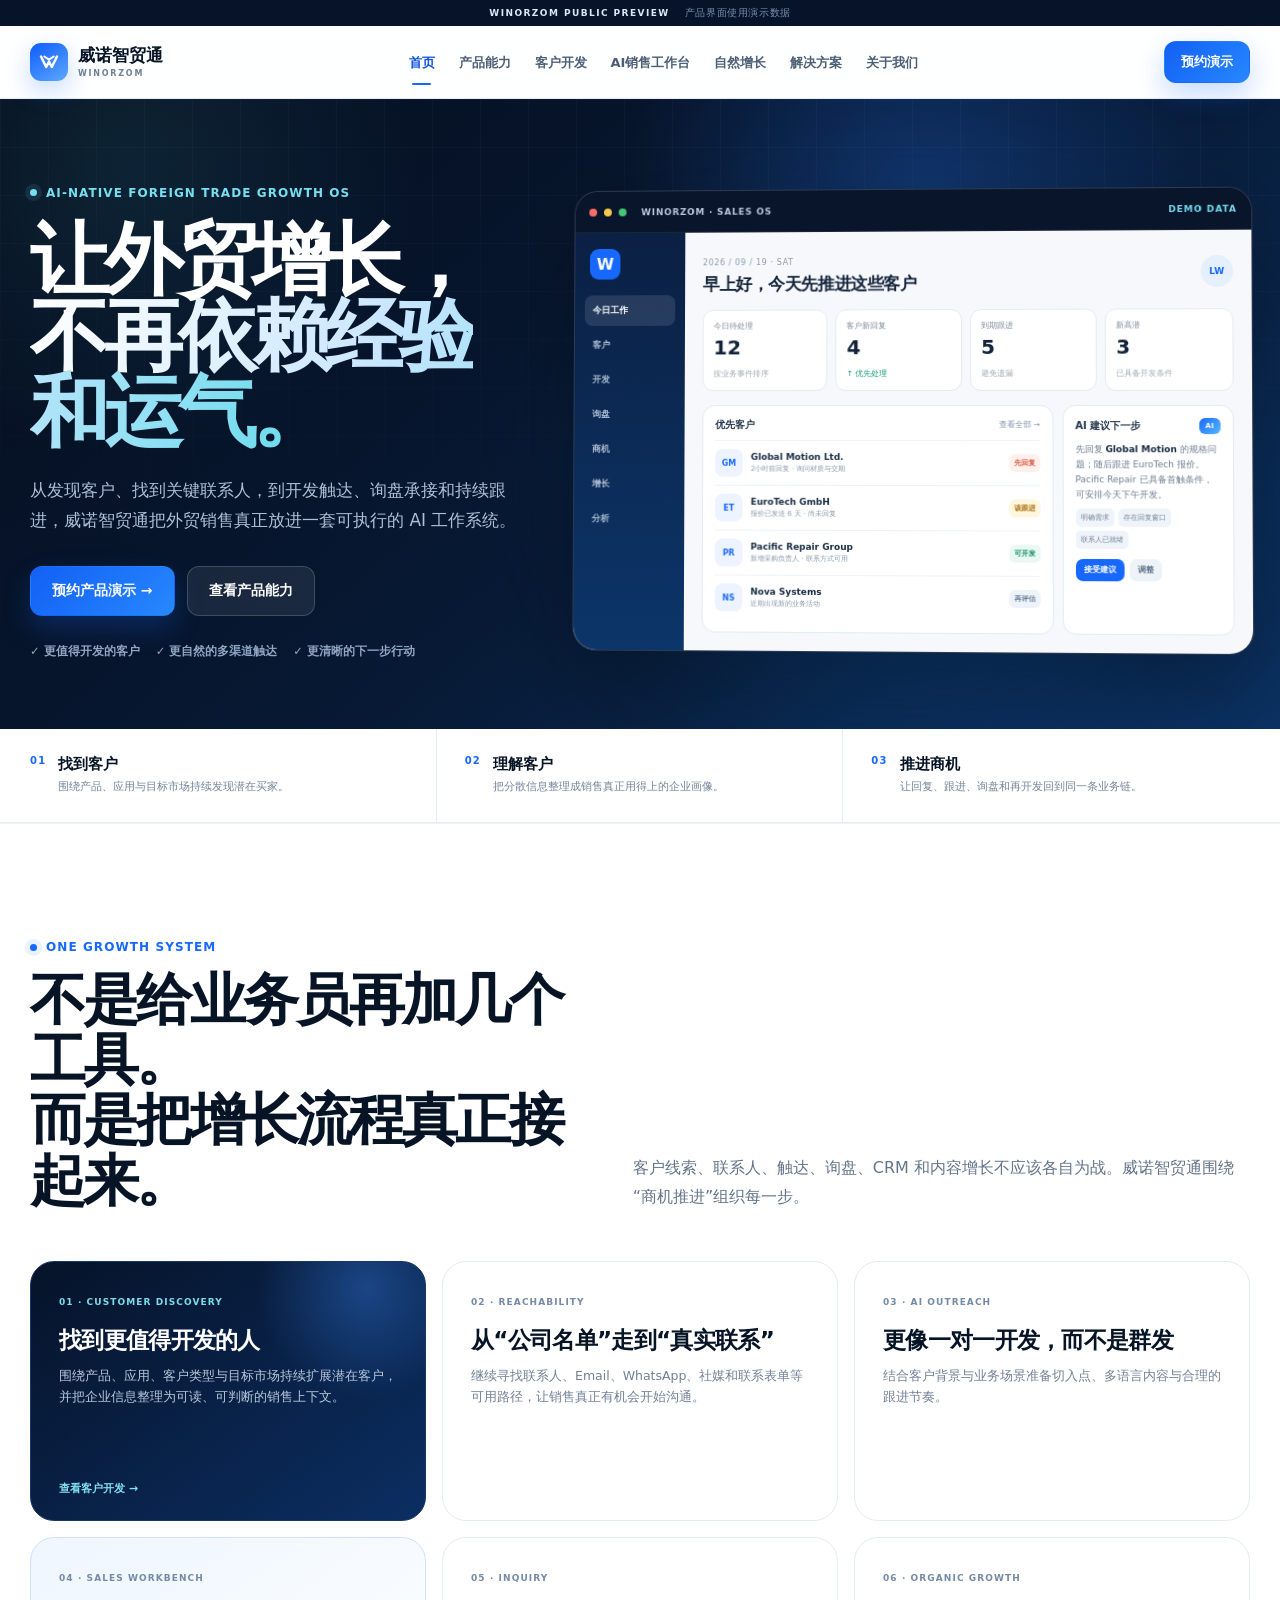
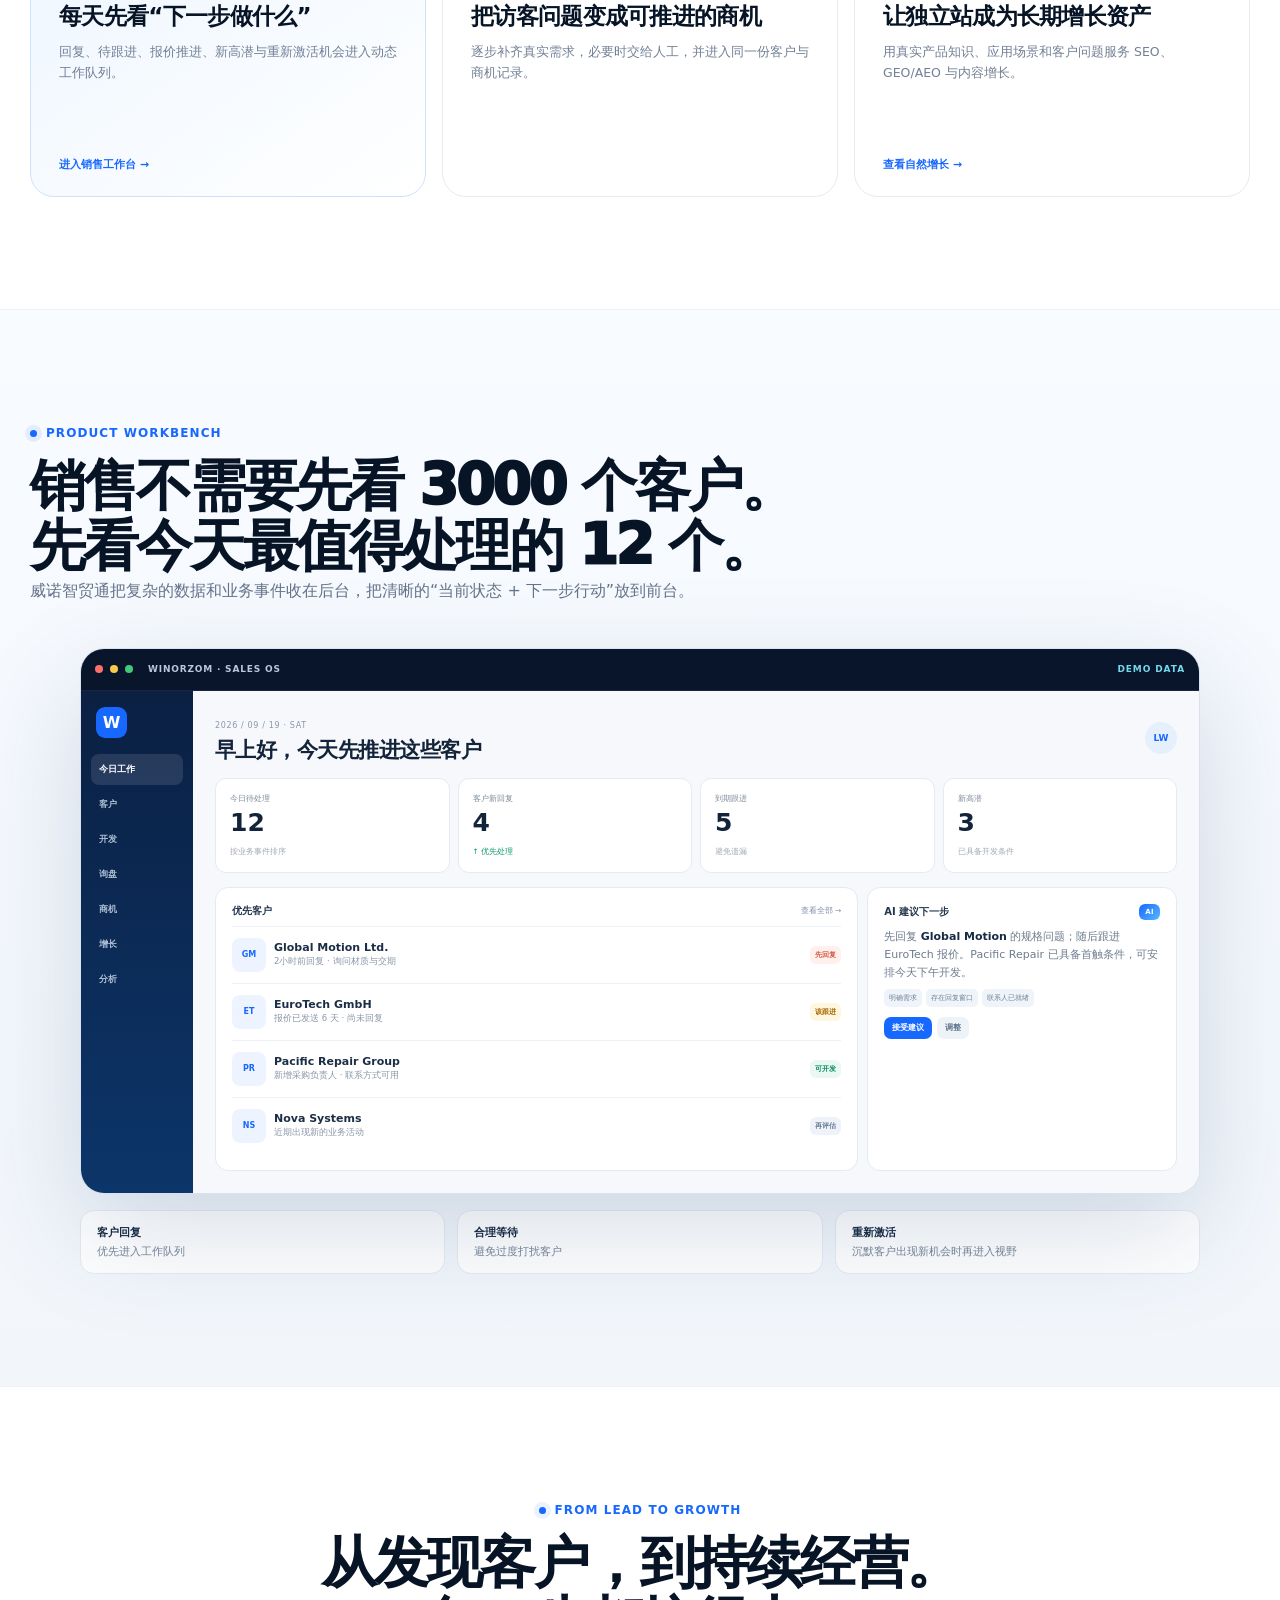
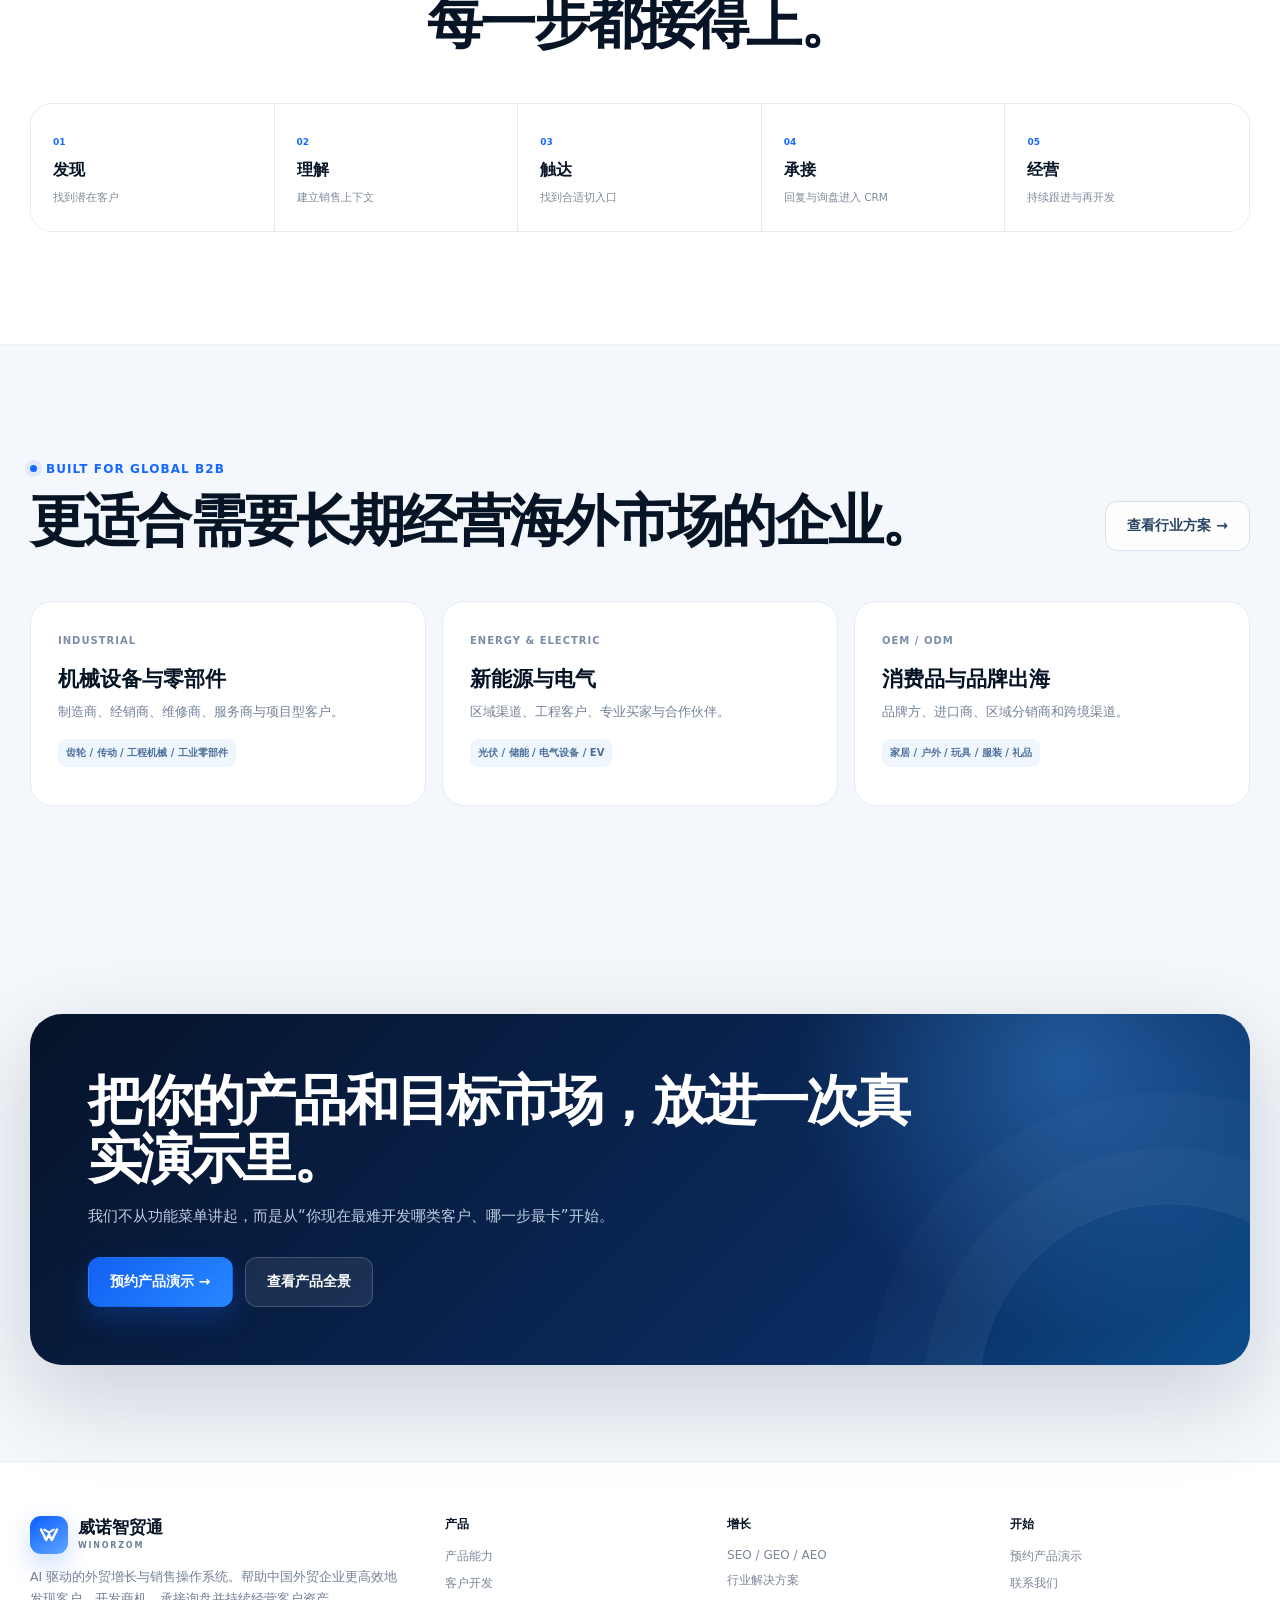
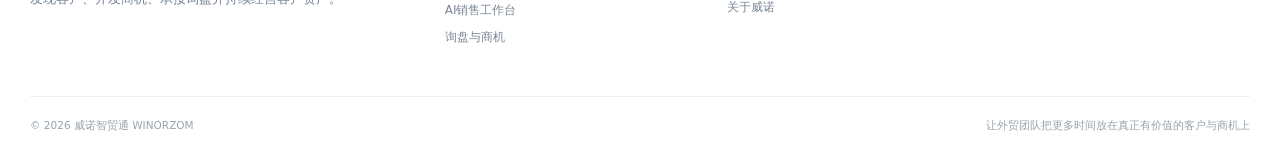
==== commit e43968b2: "feat: redesign homepage with premium product workbench" ====
--- a/index.html
+++ b/index.html
@@ -1,16 +1,133 @@
-<!doctype html><html lang="zh-CN"><head><meta charset="utf-8"><meta name="viewport" content="width=device-width,initial-scale=1"><meta name="theme-color" content="#061329"><link rel="icon" href="assets/favicon.svg" type="image/svg+xml"><link rel="stylesheet" href="assets/site.css"><meta property="og:type" content="website"><meta property="og:site_name" content="威诺智贸通 WINORZOM"><meta property="og:image" content="assets/hero-ai-trade.webp"><title>威诺智贸通｜AI外贸获客、销售与客户增长操作系统</title><meta name="description" content="威诺智贸通是一套面向中国外贸企业的 AI 外贸增长与销售操作系统，连接客户发现、联系人获取、多渠道开发、询盘承接、CRM 跟进与客户持续经营。"><meta property="og:title" content="威诺智贸通｜AI外贸获客、销售与客户增长操作系统"><meta property="og:description" content="威诺智贸通是一套面向中国外贸企业的 AI 外贸增长与销售操作系统，连接客户发现、联系人获取、多渠道开发、询盘承接、CRM 跟进与客户持续经营。"><script type="application/ld+json">{"@context":"https://schema.org","@type":"Organization","name":"威诺智贸通","alternateName":"WINORZOM","description":"面向中国外贸企业的 AI 外贸增长与销售操作系统。"}</script><script type="application/ld+json">{"@context":"https://schema.org","@type":"SoftwareApplication","name":"威诺智贸通 WINORZOM","applicationCategory":"BusinessApplication","operatingSystem":"Web","description":"帮助外贸企业发现客户、开发商机、承接询盘、推进销售并持续经营客户资产。"}</script><script type="application/ld+json">{"@context": "https://schema.org", "@type": "FAQPage", "mainEntity": [{"@type": "Question", "name": "威诺智贸通是什么？", "acceptedAnswer": {"@type": "Answer", "text": "威诺智贸通是一套面向中国外贸企业的 AI 外贸增长与销售操作系统，把客户发现、开发触达、询盘承接和 CRM 持续经营连接在同一条业务链路中。"}}, {"@type": "Question", "name": "和普通外贸获客软件有什么不同？", "acceptedAnswer": {"@type": "Answer", "text": "公开版强调的不只是找到更多公司，而是帮助团队持续回答该找谁、如何联系、什么时候跟进以及下一步做什么。"}}, {"@type": "Question", "name": "适合哪些企业？", "acceptedAnswer": {"@type": "Answer", "text": "更适合有长期海外市场开发需求的中国制造业、工业品、零部件、新能源、消费品 OEM/ODM 及其他 B2B 外贸企业。"}}]}</script></head><body><div class="demo-strip"><b>公开版 DEMO</b> 页面与界面用于产品展示，实际能力以正式版本为准</div><div class="nav-wrap"><div class="container"><nav><a class="brand" href="index.html" aria-label="威诺智贸通首页"><span class="brand-mark"><svg viewBox="0 0 24 24" fill="none"><path d="M4 6.5 9.2 17 12 11.6 14.8 17 20 6.5" stroke="white" stroke-width="2.5" stroke-linecap="round" stroke-linejoin="round"/><path d="m7.3 6.5 4.7 3.2 4.7-3.2" stroke="white" stroke-width="2.1" stroke-linecap="round"/></svg></span><span><div class="brand-cn">威诺智贸通</div><div class="brand-en">WINORZOM</div></span></a><div class="nav-links"><a data-nav href="index.html">首页</a><a data-nav href="product.html">产品能力</a><a data-nav href="customer-development.html">客户开发</a><a data-nav href="sales-workbench.html">AI销售工作台</a><a data-nav href="growth.html">自然增长</a><a data-nav href="solutions.html">解决方案</a><a data-nav href="about.html">关于我们</a></div><div class="nav-actions"><button class="btn btn-ghost btn-sm menu-btn" aria-label="打开菜单">☰</button><a class="btn btn-primary btn-sm" href="#" data-demo>预约演示</a></div></nav></div></div><div class="mobile-menu"><a href="index.html">首页</a><a href="product.html">产品能力</a><a href="customer-development.html">客户开发</a><a href="sales-workbench.html">AI销售工作台</a><a href="inquiry.html">询盘与商机</a><a href="growth.html">自然增长</a><a href="solutions.html">解决方案</a><a href="about.html">关于我们</a></div>
+<!doctype html><html lang="zh-CN"><head>
+<meta charset="utf-8"><meta name="viewport" content="width=device-width,initial-scale=1"><meta name="theme-color" content="#061329">
+<link rel="icon" href="assets/favicon.svg" type="image/svg+xml"><link rel="stylesheet" href="assets/site.css">
+<meta property="og:type" content="website"><meta property="og:site_name" content="威诺智贸通 WINORZOM"><meta property="og:image" content="assets/hero-ai-trade.webp">
+<title>威诺智贸通｜AI外贸获客、销售与客户增长操作系统</title><meta name="description" content="威诺智贸通是一套面向中国外贸企业的AI外贸增长与销售操作系统，连接客户发现、联系人获取、多渠道开发、询盘承接、CRM跟进与自然增长。"><meta property="og:title" content="威诺智贸通｜AI外贸获客、销售与客户增长操作系统"><meta property="og:description" content="威诺智贸通是一套面向中国外贸企业的AI外贸增长与销售操作系统，连接客户发现、联系人获取、多渠道开发、询盘承接、CRM跟进与自然增长。">
+<script type="application/ld+json">{"@context":"https://schema.org","@type":"Organization","name":"威诺智贸通","alternateName":"WINORZOM","description":"面向中国外贸企业的AI外贸增长与销售操作系统。"}</script>
+<script type="application/ld+json">{"@context":"https://schema.org","@type":"SoftwareApplication","name":"威诺智贸通 WINORZOM","applicationCategory":"BusinessApplication","operatingSystem":"Web","description":"帮助外贸企业发现客户、开发商机、承接询盘、推进销售并持续经营客户资产。"}</script></head><body> <div class="demo-strip"><b>WINORZOM PUBLIC PREVIEW</b><span>产品界面使用演示数据</span></div>
+<div class="nav-wrap"><div class="container"><nav>
+<a class="brand" href="index.html" aria-label="威诺智贸通首页">
+  <span class="brand-mark"><svg viewBox="0 0 24 24" fill="none"><path d="M4 6.5 9.2 17 12 11.6 14.8 17 20 6.5" stroke="white" stroke-width="2.5" stroke-linecap="round" stroke-linejoin="round"/><path d="m7.3 6.5 4.7 3.2 4.7-3.2" stroke="white" stroke-width="2.1" stroke-linecap="round"/></svg></span>
+  <span><div class="brand-cn">威诺智贸通</div><div class="brand-en">WINORZOM</div></span>
+</a>
+<div class="nav-links">
+<a data-nav href="index.html">首页</a><a data-nav href="product.html">产品能力</a><a data-nav href="customer-development.html">客户开发</a><a data-nav href="sales-workbench.html">AI销售工作台</a><a data-nav href="growth.html">自然增长</a><a data-nav href="solutions.html">解决方案</a><a data-nav href="about.html">关于我们</a>
+</div>
+<div class="nav-actions"><button class="btn btn-ghost btn-sm menu-btn" aria-label="打开菜单">☰</button><a class="btn btn-primary btn-sm" href="#" data-demo>预约演示</a></div>
+</nav></div></div>
+<div class="mobile-menu"><a href="index.html">首页</a><a href="product.html">产品能力</a><a href="customer-development.html">客户开发</a><a href="sales-workbench.html">AI销售工作台</a><a href="inquiry.html">询盘与商机</a><a href="growth.html">自然增长</a><a href="solutions.html">解决方案</a><a href="about.html">关于我们</a></div>
 <main>
-<section class="hero"><div class="container"><div class="hero-grid"><div><span class="eyebrow">AI-NATIVE FOREIGN TRADE GROWTH OS</span><h1>让全球客户开发，<br><span class="grad">从“碰运气”变成持续增长。</span></h1><p>威诺智贸通把客户发现、联系人获取、开发触达、询盘承接和 CRM 跟进连接到一个工作台。你不需要先理解复杂 AI，销售每天只需要知道：<b>今天该找谁、该跟谁、下一步做什么。</b></p><div class="hero-actions"><a class="btn btn-primary" href="#" data-demo>预约公开演示 →</a><a class="btn btn-ghost" href="product.html">看看产品怎么工作</a></div><div class="hero-points"><span><i class="check">✓</i>面向中国制造与 B2B 外贸</span><span><i class="check">✓</i>关键动作保留人工确认</span><span><i class="check">✓</i>公开站不披露内部原理</span></div></div><div class="hero-visual"><div class="hero-orb"><img src="assets/hero-ai-trade.webp" alt="AI外贸增长与全球客户开发场景"></div><div class="hero-float"><small>AI 销售助手</small><b>正在整理今日优先客户</b></div><div class="hero-workcard"><div class="workcard-top"><div><small>今日优先事项</small><b>先处理最接近成交的人</b></div><span class="live-dot">LIVE</span></div><div class="work-item"><span class="avatar-dot">GM</span><div><b>Global Motion Ltd.</b><span>2 小时前回复 · 询问产品规格</span></div><em class="action-pill">先回复</em></div><div class="work-item"><span class="avatar-dot">ER</span><div><b>EuroTech GmbH</b><span>报价已发送 6 天</span></div><em class="action-pill">该跟进</em></div><div class="work-item"><span class="avatar-dot">PR</span><div><b>Pacific Repair Group</b><span>新找到采购负责人</span></div><em class="action-pill">可开发</em></div></div></div></div></div></section>
-<section class="value-rail"><div class="container"><div class="value-row"><div class="value-cell"><span class="value-no">01</span><div><b>找得到</b><span>围绕产品、应用与市场持续发现值得开发的潜在客户。</span></div></div><div class="value-cell"><span class="value-no">02</span><div><b>联系得上</b><span>把公司线索继续补齐为可用联系人与沟通路径。</span></div></div><div class="value-cell"><span class="value-no">03</span><div><b>跟得下去</b><span>回复、跟进、询盘和再开发都进入同一条客户经营链路。</span></div></div></div></div></section>
+<section class="pro-hero"><div class="container"><div class="pro-hero-grid">
+  <div class="pro-copy"><span class="eyebrow light">AI-NATIVE FOREIGN TRADE GROWTH OS</span><h1>让外贸增长，<br><span>不再依赖经验和运气。</span></h1>
+  <p>从发现客户、找到关键联系人，到开发触达、询盘承接和持续跟进，威诺智贸通把外贸销售真正放进一套可执行的 AI 工作系统。</p>
+  <div class="pro-actions"><a class="btn btn-primary" href="#" data-demo>预约产品演示 →</a><a class="btn btn-glass" href="product.html">查看产品能力</a></div>
+  <div class="pro-points"><span>✓ 更值得开发的客户</span><span>✓ 更自然的多渠道触达</span><span>✓ 更清晰的下一步行动</span></div>
+  </div>
+  <div class="hero-console">
+<div class="workspace-frame hero-mini">
+  <div class="workspace-chrome"><span></span><span></span><span></span><b>WINORZOM · SALES OS</b><em>DEMO DATA</em></div>
+  <div class="workspace-body">
+    <aside class="workspace-nav">
+      <strong>W</strong><a class="on">今日工作</a><a>客户</a><a>开发</a><a>询盘</a><a>商机</a><a>增长</a><a>分析</a>
+    </aside>
+    <div class="workspace-content">
+      <div class="ws-head"><div><small>2026 / 09 / 19 · SAT</small><h3>早上好，今天先推进这些客户</h3></div><div class="ws-user">LW</div></div>
+      <div class="ws-kpis">
+        <div><span>今日待处理</span><b>12</b><small>按业务事件排序</small></div>
+        <div><span>客户新回复</span><b>4</b><small class="up">↑ 优先处理</small></div>
+        <div><span>到期跟进</span><b>5</b><small>避免遗漏</small></div>
+        <div><span>新高潜</span><b>3</b><small>已具备开发条件</small></div>
+      </div>
+      <div class="ws-grid">
+        <section class="ws-card">
+          <div class="ws-card-title"><b>优先客户</b><span>查看全部 →</span></div>
+          <div class="account-row"><i>GM</i><div><b>Global Motion Ltd.</b><small>2小时前回复 · 询问材质与交期</small></div><em class="tag urgent">先回复</em></div>
+          <div class="account-row"><i>ET</i><div><b>EuroTech GmbH</b><small>报价已发送 6 天 · 尚未回复</small></div><em class="tag follow">该跟进</em></div>
+          <div class="account-row"><i>PR</i><div><b>Pacific Repair Group</b><small>新增采购负责人 · 联系方式可用</small></div><em class="tag ready">可开发</em></div>
+          <div class="account-row"><i>NS</i><div><b>Nova Systems</b><small>近期出现新的业务活动</small></div><em class="tag watch">再评估</em></div>
+        </section>
+        <section class="ws-card ws-insight">
+          <div class="ws-card-title"><b>AI 建议下一步</b><span class="ai-chip">AI</span></div>
+          <p>先回复 <strong>Global Motion</strong> 的规格问题；随后跟进 EuroTech 报价。Pacific Repair 已具备首触条件，可安排今天下午开发。</p>
+          <div class="why-list"><span>明确需求</span><span>存在回复窗口</span><span>联系人已就绪</span></div>
+          <div class="ws-actions"><button>接受建议</button><button>调整</button></div>
+        </section>
+      </div>
+    </div>
+  </div>
+</div></div>
+</div></div></section>
+<section class="trust-rail"><div class="container"><div class="trust-grid">
+<div><strong>01</strong><b>找到客户</b><span>围绕产品、应用与目标市场持续发现潜在买家。</span></div>
+<div><strong>02</strong><b>理解客户</b><span>把分散信息整理成销售真正用得上的企业画像。</span></div>
+<div><strong>03</strong><b>推进商机</b><span>让回复、跟进、询盘和再开发回到同一条业务链。</span></div>
+</div></div></section>
 
-<section class="section white"><div class="container"><div class="section-head"><div><span class="eyebrow">FROM DATA TO BUSINESS</span><h2 class="section-title">不是再买一堆外贸工具。<br>而是把增长真正跑起来。</h2></div><p class="section-desc">外贸团队真正难的不是“有没有软件”，而是客户、联系人、触达、询盘和 CRM 往往各自为战。威诺智贸通把这些动作放回同一条业务链。</p></div><div class="bento"><article class="bento-card bento-main"><span class="mini">AI SALES WORKBENCH</span><h3>每天打开系统，先看到“今天最值得处理的人”。</h3><p>客户越来越多以后，稀缺的不是名单，而是销售注意力。系统把回复、待跟进、新高潜和重新激活机会排到眼前。</p><div class="mini-tags"><span>客户回复</span><span>待跟进</span><span>新高潜</span><span>重新激活</span></div><div class="bento-visual"><div class="bento-ui"><div class="bento-side"><b>WINORZOM</b><span>今日工作</span><span>客户</span><span>开发</span><span>询盘</span><span>CRM</span></div><div class="bento-mainui"><div class="micro-top"><b>今天先处理这些客户</b><span class="demo-label">DEMO</span></div><div class="micro-grid"><div class="micro-metric"><strong>12</strong><span>待处理</span></div><div class="micro-metric"><strong>4</strong><span>新回复</span></div><div class="micro-metric"><strong>5</strong><span>待跟进</span></div></div><div class="micro-list"><div class="micro-row"><i>GM</i><b>Global Motion</b><em>先回复</em></div><div class="micro-row"><i>ER</i><b>EuroTech</b><em>该跟进</em></div><div class="micro-row"><i>PR</i><b>Pacific Repair</b><em>可开发</em></div><div class="micro-row"><i>NS</i><b>Nova Systems</b><em>再评估</em></div></div></div></div></div></article><article class="bento-card bento-accent"><span class="mini">CUSTOMER DISCOVERY</span><h3>不只“搜公司”，而是找到更值得开发的客户。</h3><p>围绕产品、客户类型、应用场景和目标市场持续扩展潜在企业。</p><div class="mini-tags"><span>客户发现</span><span>企业研究</span><span>市场机会</span></div></article><article class="bento-card bento-image"><img src="assets/sales-workbench.webp" alt="外贸客户开发与销售工作场景"><div class="caption"><b>从名单，走到真实联系。</b><span>联系人、Email、WhatsApp、社媒与表单等可用路径。</span></div></article><article class="bento-card"><span class="mini">AI OUTREACH</span><h3>开发内容更像一对一，不像机器群发。</h3><p>结合客户背景与业务场景生成切入点，并把后续跟进控制在有限、自然的节奏里。</p><div class="mini-tags"><span>开发信</span><span>多语言</span><span>跟进节奏</span></div></article><article class="bento-card"><span class="mini">INQUIRY & CRM</span><h3>询盘不再散在聊天里，客户也不会躺在 CRM 里。</h3><p>真实需求进入同一份客户记录，销售可以继续推进、等待、暂停或重新激活。</p><div class="mini-tags"><span>询盘助手</span><span>客户时间线</span><span>下一步建议</span></div></article></div></div></section>
+<section class="section white"><div class="container">
+<div class="section-head"><div><span class="eyebrow">ONE GROWTH SYSTEM</span><h2 class="section-title">不是给业务员再加几个工具。<br>而是把增长流程真正接起来。</h2></div><p class="section-desc">客户线索、联系人、触达、询盘、CRM 和内容增长不应该各自为战。威诺智贸通围绕“商机推进”组织每一步。</p></div>
+<div class="premium-grid">
+<article class="premium-card dark"><span>01 · CUSTOMER DISCOVERY</span><h3>找到更值得开发的人</h3><p>围绕产品、应用、客户类型与目标市场持续扩展潜在客户，并把企业信息整理为可读、可判断的销售上下文。</p><a href="customer-development.html">查看客户开发 →</a></article>
+<article class="premium-card"><span>02 · REACHABILITY</span><h3>从“公司名单”走到“真实联系”</h3><p>继续寻找联系人、Email、WhatsApp、社媒和联系表单等可用路径，让销售真正有机会开始沟通。</p></article>
+<article class="premium-card"><span>03 · AI OUTREACH</span><h3>更像一对一开发，而不是群发</h3><p>结合客户背景与业务场景准备切入点、多语言内容与合理的跟进节奏。</p></article>
+<article class="premium-card accent"><span>04 · SALES WORKBENCH</span><h3>每天先看“下一步做什么”</h3><p>回复、待跟进、报价推进、新高潜与重新激活机会进入动态工作队列。</p><a href="sales-workbench.html">进入销售工作台 →</a></article>
+<article class="premium-card"><span>05 · INQUIRY</span><h3>把访客问题变成可推进的商机</h3><p>逐步补齐真实需求，必要时交给人工，并进入同一份客户与商机记录。</p></article>
+<article class="premium-card"><span>06 · ORGANIC GROWTH</span><h3>让独立站成为长期增长资产</h3><p>用真实产品知识、应用场景和客户问题服务 SEO、GEO/AEO 与内容增长。</p><a href="growth.html">查看自然增长 →</a></article>
+</div></div></section>
 
-<section class="section soft"><div class="container"><div class="product-stage"><div><span class="eyebrow">THE DAILY OPERATING SYSTEM</span><h2 class="section-title">真正的 AI 外贸，<br>不是多几个按钮。</h2><p class="section-desc">它应该把复杂信息收起来，把清晰动作交给销售。威诺智贸通让客户状态、业务事件和下一步行动始终在同一张工作台上。</p><div class="bullet-list"><div class="bullet"><i>01</i><div><b>优先处理最接近商机的人</b><span>客户回复、明确需求与报价推进自动进入高优先级。</span></div></div><div class="bullet"><i>02</i><div><b>该跟的时候提醒，不该打扰的时候等待</b><span>减少忘记跟进，也减少过度追击。</span></div></div><div class="bullet"><i>03</i><div><b>任何人接手，都能快速看懂发生了什么</b><span>客户时间线记录的是业务故事，不是系统日志。</span></div></div></div><a class="btn btn-primary" href="sales-workbench.html">进入 AI 销售工作台 →</a></div><div class="device"><div class="app"><aside class="side"><div class="side-brand">WINORZOM</div><a class="on">今日工作</a><a>客户</a><a>开发</a><a>询盘</a><a>CRM</a><a>增长</a></aside><section class="main-ui"><div class="ui-top"><div class="ui-title"><b>早上好，今天先处理这些客户</b><small>系统把最需要你注意的客户排在前面</small></div><span class="demo-label">DEMO 示意</span></div><div class="metrics"><div class="metric"><strong>12</strong><span>今日待处理</span></div><div class="metric"><strong>4</strong><span>客户新回复</span></div><div class="metric"><strong>5</strong><span>待跟进</span></div><div class="metric"><strong>3</strong><span>新高潜</span></div></div><div class="ui-grid"><div class="panel"><div class="panel-title">今日重点客户</div><div class="task"><span class="dot">GM</span><div><b>Global Motion Ltd.</b><small>2 小时前回复 · 询问产品规格</small></div><span class="status">先回复</span></div><div class="task"><span class="dot">ER</span><div><b>EuroTech GmbH</b><small>报价已发送 6 天</small></div><span class="status">该跟进</span></div><div class="task"><span class="dot">PR</span><div><b>Pacific Repair Group</b><small>新找到采购负责人</small></div><span class="status">可开发</span></div><div class="task"><span class="dot">NS</span><div><b>Nova Systems</b><small>近期出现新的业务活动</small></div><span class="status">再评估</span></div></div><div class="panel"><div class="panel-title">本周推进趋势</div><div class="chart"><svg viewBox="0 0 300 130" preserveAspectRatio="none"><path d="M0 105 C38 101,45 77,76 82 S116 58,143 69 S188 48,211 52 S253 33,300 20" fill="none" stroke="#1768ff" stroke-width="4"/><path d="M0 105 C38 101,45 77,76 82 S116 58,143 69 S188 48,211 52 S253 33,300 20 L300 130 L0 130Z" fill="#1768ff12"/></svg></div></div></div></section></div></div></div></div></section>
+<section class="section soft workspace-section"><div class="container">
+<div class="workspace-copy"><span class="eyebrow">PRODUCT WORKBENCH</span><h2 class="section-title">销售不需要先看 3000 个客户。<br>先看今天最值得处理的 12 个。</h2><p class="section-desc">威诺智贸通把复杂的数据和业务事件收在后台，把清晰的“当前状态 + 下一步行动”放到前台。</p></div>
 
-<section class="section white"><div class="container"><div class="center"><span class="eyebrow">ONE BUSINESS LOOP</span><h2 class="section-title">从发现客户，到经营客户。<br>每一步都接得上。</h2><p class="section-desc">你看到的是清晰的业务动作；复杂的数据、研究和判断留给系统内部完成。</p></div><div class="loop"><div class="loop-step"><span class="num">01</span><b>找到客户</b><span>发现更符合产品与市场方向的企业。</span></div><div class="loop-step"><span class="num">02</span><b>找到联系路径</b><span>把公司进一步变成可联系的真实客户。</span></div><div class="loop-step"><span class="num">03</span><b>开始开发</b><span>生成切入点并选择合适的第一触点。</span></div><div class="loop-step"><span class="num">04</span><b>承接商机</b><span>回复与询盘回到同一份客户记录。</span></div><div class="loop-step"><span class="num">05</span><b>持续经营</b><span>跟进、暂停、报价、复购与再开发。</span></div></div></div></section>
+<div class="workspace-frame full-workspace">
+  <div class="workspace-chrome"><span></span><span></span><span></span><b>WINORZOM · SALES OS</b><em>DEMO DATA</em></div>
+  <div class="workspace-body">
+    <aside class="workspace-nav">
+      <strong>W</strong><a class="on">今日工作</a><a>客户</a><a>开发</a><a>询盘</a><a>商机</a><a>增长</a><a>分析</a>
+    </aside>
+    <div class="workspace-content">
+      <div class="ws-head"><div><small>2026 / 09 / 19 · SAT</small><h3>早上好，今天先推进这些客户</h3></div><div class="ws-user">LW</div></div>
+      <div class="ws-kpis">
+        <div><span>今日待处理</span><b>12</b><small>按业务事件排序</small></div>
+        <div><span>客户新回复</span><b>4</b><small class="up">↑ 优先处理</small></div>
+        <div><span>到期跟进</span><b>5</b><small>避免遗漏</small></div>
+        <div><span>新高潜</span><b>3</b><small>已具备开发条件</small></div>
+      </div>
+      <div class="ws-grid">
+        <section class="ws-card">
+          <div class="ws-card-title"><b>优先客户</b><span>查看全部 →</span></div>
+          <div class="account-row"><i>GM</i><div><b>Global Motion Ltd.</b><small>2小时前回复 · 询问材质与交期</small></div><em class="tag urgent">先回复</em></div>
+          <div class="account-row"><i>ET</i><div><b>EuroTech GmbH</b><small>报价已发送 6 天 · 尚未回复</small></div><em class="tag follow">该跟进</em></div>
+          <div class="account-row"><i>PR</i><div><b>Pacific Repair Group</b><small>新增采购负责人 · 联系方式可用</small></div><em class="tag ready">可开发</em></div>
+          <div class="account-row"><i>NS</i><div><b>Nova Systems</b><small>近期出现新的业务活动</small></div><em class="tag watch">再评估</em></div>
+        </section>
+        <section class="ws-card ws-insight">
+          <div class="ws-card-title"><b>AI 建议下一步</b><span class="ai-chip">AI</span></div>
+          <p>先回复 <strong>Global Motion</strong> 的规格问题；随后跟进 EuroTech 报价。Pacific Repair 已具备首触条件，可安排今天下午开发。</p>
+          <div class="why-list"><span>明确需求</span><span>存在回复窗口</span><span>联系人已就绪</span></div>
+          <div class="ws-actions"><button>接受建议</button><button>调整</button></div>
+        </section>
+      </div>
+    </div>
+  </div>
+</div>
+<div class="workspace-caption"><span><b>客户回复</b>优先进入工作队列</span><span><b>合理等待</b>避免过度打扰客户</span><span><b>重新激活</b>沉默客户出现新机会时再进入视野</span></div>
+</div></section>
 
-<section class="section"><div class="container"><div class="section-head"><div><span class="eyebrow">CAPABILITIES</span><h2 class="section-title">客户能感知的，是结果。<br>复杂的事情留在系统里。</h2></div><a class="btn btn-ghost" href="product.html">查看完整产品能力 →</a></div><div class="cap-split"><article class="cap-panel blue"><span class="eyebrow">主动增长</span><h3>AI 客户开发</h3><p>从全球客户发现、企业理解、联系人获取，到个性化触达和跟进，让主动开发从一次性动作变成持续流程。</p><div class="tagline"><span>AI 外贸获客</span><span>联系人获取</span><span>多渠道开发</span></div></article><article class="cap-panel"><span class="eyebrow">客户经营</span><h3>AI 销售工作台</h3><p>让销售先看今天该处理谁、为什么、下一步是什么；让主管看到哪些高潜客户正在被浪费。</p><div class="tagline"><span>CRM</span><span>Next Best Action</span><span>客户时间线</span></div></article><article class="cap-panel"><span class="eyebrow">自然增长</span><h3>询盘 + SEO / GEO</h3><p>一边承接官网真实问题，一边把高价值问题沉淀为搜索和 AI 搜索更容易理解的内容资产。</p><div class="tagline"><span>询盘助手</span><span>SEO</span><span>GEO / AEO</span></div></article><article class="cap-panel"><span class="eyebrow">持续升级</span><h3>从商机继续走向成交</h3><p>RFQ、报价、订单推进、单证与老客户再开发将逐步接入同一条链路；公开版会明确区分已具备与规划能力。</p><div class="tagline"><span>RFQ</span><span>报价 Copilot</span><span>订单推进</span></div></article></div></div></section>
+<section class="section white"><div class="container"><div class="center"><span class="eyebrow">FROM LEAD TO GROWTH</span><h2 class="section-title">从发现客户，到持续经营。<br>每一步都接得上。</h2></div>
+<div class="journey-line"><div><i>01</i><b>发现</b><span>找到潜在客户</span></div><div><i>02</i><b>理解</b><span>建立销售上下文</span></div><div><i>03</i><b>触达</b><span>找到合适切入口</span></div><div><i>04</i><b>承接</b><span>回复与询盘进入 CRM</span></div><div><i>05</i><b>经营</b><span>持续跟进与再开发</span></div></div>
+</div></section>
 
-<section class="section white"><div class="container"><div class="section-head"><div><span class="eyebrow">SOLUTIONS</span><h2 class="section-title">适合需要长期做海外市场的<br>中国制造与 B2B 企业。</h2></div><a class="btn btn-ghost" href="solutions.html">查看行业解决方案 →</a></div><div class="industry-grid"><div class="industry-card"><small>INDUSTRIAL</small><h3>机械设备与零部件</h3><p>寻找制造商、经销商、维修商、服务商与项目型客户。</p><span class="keywords">齿轮 / 传动 / 工程机械 / 工业零部件</span></div><div class="industry-card"><small>NEW ENERGY</small><h3>新能源与电气</h3><p>围绕应用场景与区域渠道，寻找经销网络、工程客户与专业买家。</p><span class="keywords">光伏 / 储能 / 电气设备 / EV</span></div><div class="industry-card"><small>OEM / ODM</small><h3>消费品与品牌出海</h3><p>发现品牌方、进口商、区域分销商与跨境渠道合作机会。</p><span class="keywords">家居 / 户外 / 玩具 / 服装 / 礼品</span></div></div></div></section>
-<section class="cta"><div class="container"><div class="cta-card"><h2>别再让外贸增长停在“找客户”这一步。</h2><p>用你的产品、行业和目标市场体验一次威诺智贸通。公开演示只展示你需要看到的业务结果，不展示我们的内部实现原理。</p><div class="hero-actions"><a class="btn btn-primary" href="#" data-demo>预约产品演示 →</a><a class="btn btn-ghost" href="product.html">查看产品全景</a></div></div></div></section>
-</main><footer><div class="container"><div class="footer-grid"><div class="footer-brand"><a class="brand" href="index.html" aria-label="威诺智贸通首页"><span class="brand-mark"><svg viewBox="0 0 24 24" fill="none"><path d="M4 6.5 9.2 17 12 11.6 14.8 17 20 6.5" stroke="white" stroke-width="2.5" stroke-linecap="round" stroke-linejoin="round"/><path d="m7.3 6.5 4.7 3.2 4.7-3.2" stroke="white" stroke-width="2.1" stroke-linecap="round"/></svg></span><span><div class="brand-cn">威诺智贸通</div><div class="brand-en">WINORZOM</div></span></a><p>AI 驱动的外贸增长与销售操作系统。帮助中国外贸企业更高效地发现客户、开发商机、承接询盘并持续经营客户资产。</p></div><div class="footer-col"><h4>产品</h4><a href="product.html">产品能力</a><a href="customer-development.html">客户开发</a><a href="sales-workbench.html">AI 销售工作台</a><a href="inquiry.html">询盘与商机</a></div><div class="footer-col"><h4>增长</h4><a href="growth.html">SEO / GEO / AEO</a><a href="solutions.html">行业解决方案</a><a href="about.html">关于威诺</a></div><div class="footer-col"><h4>开始</h4><a href="#" data-demo>预约产品演示</a><a href="about.html#contact">联系我们</a></div></div><div class="copyright"><span>© 2026 威诺智贸通 WINORZOM · 公开版 Demo</span><span>公开站只展示客户价值，不披露内部数据源组合、判断规则与 Agent 编排</span></div></div></footer><div class="modal" id="demoModal"><div class="modal-card"><button class="modal-close" aria-label="关闭">×</button><h3>预约威诺智贸通演示</h3><p>告诉我们你的行业、产品和目标市场，我们会用真实业务场景展示产品。公开版 Demo 不会真正提交数据。</p><form class="form" id="demoForm"><input required placeholder="公司名称"><input required placeholder="姓名 / 称呼"><input required placeholder="手机或微信"><textarea placeholder="你的产品、目标市场或当前最想解决的问题"></textarea><button class="btn btn-primary" type="submit">提交预约</button><div class="form-note">Demo 环境仅模拟表单体验；正式上线后再接入线索系统、隐私政策与真实数据承接。</div><div class="form-success">已模拟提交成功。正式版可接入 CRM / 邮件 / 企业微信等承接方式。</div></form></div></div><script src="assets/site.js"></script></body></html>+<section class="section"><div class="container"><div class="section-head"><div><span class="eyebrow">BUILT FOR GLOBAL B2B</span><h2 class="section-title">更适合需要长期经营海外市场的企业。</h2></div><a class="btn btn-ghost" href="solutions.html">查看行业方案 →</a></div>
+<div class="industry-grid"><div class="industry-card"><small>INDUSTRIAL</small><h3>机械设备与零部件</h3><p>制造商、经销商、维修商、服务商与项目型客户。</p><span class="keywords">齿轮 / 传动 / 工程机械 / 工业零部件</span></div><div class="industry-card"><small>ENERGY & ELECTRIC</small><h3>新能源与电气</h3><p>区域渠道、工程客户、专业买家与合作伙伴。</p><span class="keywords">光伏 / 储能 / 电气设备 / EV</span></div><div class="industry-card"><small>OEM / ODM</small><h3>消费品与品牌出海</h3><p>品牌方、进口商、区域分销商和跨境渠道。</p><span class="keywords">家居 / 户外 / 玩具 / 服装 / 礼品</span></div></div>
+</div></section>
+
+<section class="cta"><div class="container"><div class="cta-card"><h2>把你的产品和目标市场，放进一次真实演示里。</h2><p>我们不从功能菜单讲起，而是从“你现在最难开发哪类客户、哪一步最卡”开始。</p><div class="hero-actions"><a class="btn btn-primary" href="#" data-demo>预约产品演示 →</a><a class="btn btn-ghost" href="product.html">查看产品全景</a></div></div></div></section>
+</main><footer><div class="container"><div class="footer-grid">
+<div class="footer-brand"><a class="brand" href="index.html" aria-label="威诺智贸通首页">
+  <span class="brand-mark"><svg viewBox="0 0 24 24" fill="none"><path d="M4 6.5 9.2 17 12 11.6 14.8 17 20 6.5" stroke="white" stroke-width="2.5" stroke-linecap="round" stroke-linejoin="round"/><path d="m7.3 6.5 4.7 3.2 4.7-3.2" stroke="white" stroke-width="2.1" stroke-linecap="round"/></svg></span>
+  <span><div class="brand-cn">威诺智贸通</div><div class="brand-en">WINORZOM</div></span>
+</a><p>AI 驱动的外贸增长与销售操作系统。帮助中国外贸企业更高效地发现客户、开发商机、承接询盘并持续经营客户资产。</p></div>
+<div class="footer-col"><h4>产品</h4><a href="product.html">产品能力</a><a href="customer-development.html">客户开发</a><a href="sales-workbench.html">AI销售工作台</a><a href="inquiry.html">询盘与商机</a></div>
+<div class="footer-col"><h4>增长</h4><a href="growth.html">SEO / GEO / AEO</a><a href="solutions.html">行业解决方案</a><a href="about.html">关于威诺</a></div>
+<div class="footer-col"><h4>开始</h4><a href="#" data-demo>预约产品演示</a><a href="about.html#contact">联系我们</a></div>
+</div><div class="copyright"><span>© 2026 威诺智贸通 WINORZOM</span><span>让外贸团队把更多时间放在真正有价值的客户与商机上</span></div></div></footer>
+<div class="modal" id="demoModal"><div class="modal-card"><button class="modal-close" aria-label="关闭">×</button><h3>预约威诺智贸通演示</h3><p>告诉我们你的行业、产品和目标市场，我们会按真实外贸场景展示产品。</p><form class="form" id="demoForm"><input required placeholder="公司名称"><input required placeholder="姓名 / 称呼"><input required placeholder="手机或微信"><textarea placeholder="你的产品、目标市场或当前最想解决的问题"></textarea><button class="btn btn-primary" type="submit">提交预约</button><div class="form-note">当前为公开预览环境，表单仅模拟提交体验。</div><div class="form-success">已模拟提交成功。正式版可接入 CRM、邮件或企业微信等承接方式。</div></form></div></div><script src="assets/site.js"></script></body></html>
--- a/assets/site.css
+++ b/assets/site.css
@@ -30,3 +30,51 @@
 .product-demo{display:grid;grid-template-columns:.76fr 1.24fr;gap:50px;align-items:center}.mock{position:relative;border-radius:30px;background:#fff;border:1px solid #dce5f0;box-shadow:0 32px 100px rgba(22,57,105,.16);padding:12px}.dark-card{padding:28px;border-radius:22px;border:1px solid rgba(255,255,255,.13);background:rgba(255,255,255,.06);backdrop-filter:blur(16px)}.dark-card h3{font-size:20px;margin:0 0 12px}.dark-card p{font-size:13px;line-height:1.72;color:#bfd0e4;margin:0}.dark-card strong{display:block;margin-top:17px;color:#70e0c0;font-size:12px}.compare{display:grid;grid-template-columns:repeat(3,1fr);gap:16px;margin-top:44px}.flow{display:grid;grid-template-columns:repeat(6,1fr);gap:10px;margin-top:46px}.flow-step{position:relative;text-align:center}.flow-step:after{content:"→";position:absolute;right:-9px;top:20px;color:#8cadde;font-size:20px}.flow-step:last-child:after{display:none}.flow-icon{width:52px;height:52px;margin:0 auto 13px;border-radius:16px;background:#fff;border:1px solid var(--line2);display:grid;place-items:center;color:#1768ff;font-weight:900;box-shadow:0 8px 22px rgba(23,104,255,.07)}.flow-step h4{font-size:12px;margin:0 0 5px}.flow-step p{font-size:10.5px;line-height:1.5;color:#7b889a;margin:0}
 @media(max-width:1060px){.product-demo{grid-template-columns:1fr}.compare{grid-template-columns:1fr}.flow{grid-template-columns:repeat(3,1fr);row-gap:25px}.flow-step:after{display:none}}
 @media(max-width:700px){.product-demo{gap:30px}.flow{grid-template-columns:repeat(2,1fr)}}
+
+
+/* =========================================================
+   WINORZOM V3 — premium product UI / mobile-first overrides
+   ========================================================= */
+.demo-strip{height:26px;background:#061329;color:#8ea4c0;font-size:10px;letter-spacing:.06em;gap:8px}.demo-strip b{font-size:9px;letter-spacing:.16em;color:#dbe8f7}.demo-strip span{opacity:.86}
+.nav-wrap{background:rgba(255,255,255,.9);border-bottom:1px solid rgba(220,228,239,.72)}
+nav{height:72px}.brand-mark{border-radius:11px}.nav-links{gap:24px}.nav-links a{font-weight:760}
+.btn{border-radius:12px}.btn-glass{background:rgba(255,255,255,.08);border:1px solid rgba(255,255,255,.17);color:#fff}.btn-glass:hover{background:rgba(255,255,255,.13)}
+.eyebrow.light{color:#76dff0}.eyebrow.light:before{background:#76dff0;box-shadow:0 0 0 5px rgba(118,223,240,.1)}
+
+.pro-hero{position:relative;overflow:hidden;padding:82px 0 70px;background:radial-gradient(circle at 72% 16%,rgba(39,123,255,.27),transparent 28%),radial-gradient(circle at 10% 10%,rgba(78,213,229,.1),transparent 23%),linear-gradient(140deg,#050d1c 0%,#071934 54%,#0a3264 100%);color:#fff}
+.pro-hero:before,.dark-page:before,.sales-hero:before{content:"";position:absolute;inset:0;background-image:linear-gradient(rgba(255,255,255,.027) 1px,transparent 1px),linear-gradient(90deg,rgba(255,255,255,.027) 1px,transparent 1px);background-size:48px 48px;mask-image:linear-gradient(to bottom,#000,transparent 88%);pointer-events:none}
+.pro-hero-grid{position:relative;z-index:2;display:grid;grid-template-columns:.84fr 1.16fr;gap:48px;align-items:center}
+.pro-copy h1{font-size:clamp(58px,6.2vw,86px);line-height:.96;letter-spacing:-.065em;margin:22px 0 24px;font-weight:930}.pro-copy h1 span{background:linear-gradient(110deg,#fff 0%,#c9e6ff 48%,#62dbea);-webkit-background-clip:text;background-clip:text;color:transparent}
+.pro-copy p{max-width:620px;font-size:17px;line-height:1.82;color:#aec0d6;margin:0 0 30px}.pro-actions{display:flex;gap:12px;flex-wrap:wrap}.pro-points{display:flex;gap:16px;flex-wrap:wrap;margin-top:28px;color:#91a7c2;font-size:11.5px;font-weight:700}
+.hero-console{position:relative}.hero-console:before{content:"";position:absolute;inset:12% 8% -8%;background:#1786ff;filter:blur(75px);opacity:.22;border-radius:50%}
+.workspace-frame{position:relative;z-index:2;border-radius:24px;background:#0b1830;border:1px solid rgba(255,255,255,.15);box-shadow:0 34px 90px rgba(0,0,0,.34);overflow:hidden}
+.workspace-chrome{height:42px;display:flex;align-items:center;gap:7px;padding:0 14px;background:#09152a;color:#6f85a2;font-size:9px;border-bottom:1px solid rgba(255,255,255,.07)}.workspace-chrome>span{width:8px;height:8px;border-radius:50%;background:#33435a}.workspace-chrome>span:first-child{background:#ff6e68}.workspace-chrome>span:nth-child(2){background:#f7c94b}.workspace-chrome>span:nth-child(3){background:#43c878}.workspace-chrome b{margin-left:8px;color:#b9c8dc;letter-spacing:.09em;font-size:9px}.workspace-chrome em{margin-left:auto;font-style:normal;color:#73d9ee;font-weight:850;letter-spacing:.1em}
+.workspace-body{display:grid;grid-template-columns:112px 1fr;background:#f6f8fc;min-height:440px}.workspace-nav{padding:16px 10px;background:linear-gradient(180deg,#0b2043,#0c3569);color:#aebed3;display:flex;flex-direction:column;gap:4px}.workspace-nav strong{display:grid;place-items:center;width:31px;height:31px;border-radius:9px;background:#1768ff;color:#fff;margin:0 5px 12px}.workspace-nav a{padding:9px 8px;border-radius:8px;font-size:9px;font-weight:750}.workspace-nav a.on{background:rgba(255,255,255,.11);color:#fff}
+.workspace-content{padding:18px;min-width:0}.ws-head{display:flex;align-items:center;justify-content:space-between;gap:16px}.ws-head small{font-size:8px;color:#8997aa;letter-spacing:.08em}.ws-head h3{font-size:17px;letter-spacing:-.025em;margin:4px 0 0;color:#13233a}.ws-user{width:32px;height:32px;border-radius:50%;display:grid;place-items:center;background:#e6effc;color:#1768ff;font-size:9px;font-weight:900}
+.ws-kpis{display:grid;grid-template-columns:repeat(4,1fr);gap:8px;margin:14px 0}.ws-kpis>div{background:#fff;border:1px solid #e5ebf2;border-radius:11px;padding:10px}.ws-kpis span{display:block;font-size:8px;color:#7d899a}.ws-kpis b{display:block;font-size:20px;color:#13243a;margin:4px 0 2px}.ws-kpis small{font-size:7.5px;color:#a0a9b5}.ws-kpis small.up{color:#0d9a70}
+.ws-grid{display:grid;grid-template-columns:1.35fr .65fr;gap:9px}.ws-card{background:#fff;border:1px solid #e4eaf1;border-radius:13px;padding:12px;min-width:0}.ws-card-title{display:flex;align-items:center;justify-content:space-between;gap:10px;margin-bottom:8px}.ws-card-title b{font-size:10px;color:#24364c}.ws-card-title span{font-size:7.5px;color:#7f90a6}.account-row{display:flex;align-items:center;gap:8px;padding:8px 0;border-top:1px solid #eef2f6}.account-row:first-of-type{border-top:0}.account-row i{font-style:normal;width:28px;height:28px;border-radius:8px;background:#edf4ff;color:#1768ff;display:grid;place-items:center;font-size:8px;font-weight:900;flex:0 0 auto}.account-row div{min-width:0}.account-row div b{display:block;font-size:9px;white-space:nowrap;overflow:hidden;text-overflow:ellipsis;color:#1b2e45}.account-row small{display:block;font-size:7px;color:#8996a7;margin-top:2px;white-space:nowrap;overflow:hidden;text-overflow:ellipsis}.tag{margin-left:auto;font-style:normal;font-size:7px;padding:4px 5px;border-radius:6px;font-weight:800;white-space:nowrap}.tag.urgent{background:#fff0ed;color:#d65a43}.tag.follow{background:#fff6df;color:#a56a00}.tag.ready{background:#eaf8f3;color:#0c8965}.tag.watch{background:#eef3fa;color:#687e99}.ws-insight p{font-size:9px;line-height:1.65;color:#6d7b8e;margin:7px 0}.ws-insight p strong{color:#172b44}.ai-chip{display:inline-flex;align-items:center;padding:4px 6px;border-radius:6px;background:linear-gradient(135deg,#1768ff,#57b9ff);color:#fff!important;font-size:7px!important;font-weight:900;letter-spacing:.06em}.why-list{display:flex;gap:4px;flex-wrap:wrap}.why-list span{font-size:7px;padding:4px 5px;border-radius:5px;background:#eff4fa;color:#6f8095}.ws-actions{display:flex;gap:5px;margin-top:10px}.ws-actions button{border:0;border-radius:7px;padding:6px 8px;font-size:7.5px;font-weight:800;background:#1768ff;color:#fff}.ws-actions button+button{background:#eef3f8;color:#61758d}
+.hero-mini .workspace-body{min-height:400px}.hero-mini{transform:perspective(1200px) rotateY(-2deg) rotateX(1deg)}.product-mini .workspace-body,.sales-mini .workspace-body{min-height:420px}
+.trust-rail{background:#fff;border-bottom:1px solid var(--line)}.trust-grid{display:grid;grid-template-columns:repeat(3,1fr)}.trust-grid>div{display:grid;grid-template-columns:auto 1fr;column-gap:12px;padding:26px 28px 26px 0;border-right:1px solid var(--line)}.trust-grid>div:not(:first-child){padding-left:28px}.trust-grid>div:last-child{border-right:0}.trust-grid strong{grid-row:1/3;font-size:10px;color:#1768ff;letter-spacing:.12em}.trust-grid b{font-size:15px}.trust-grid span{font-size:11px;color:#758499;line-height:1.6;margin-top:4px}
+.premium-grid{display:grid;grid-template-columns:repeat(3,1fr);gap:16px}.premium-card{min-height:260px;padding:28px;border-radius:24px;background:#fff;border:1px solid var(--line);position:relative;overflow:hidden;transition:.25s}.premium-card:hover{transform:translateY(-4px);box-shadow:0 22px 60px rgba(20,58,107,.09)}.premium-card>span{font-size:9px;font-weight:900;letter-spacing:.12em;color:#748aa5}.premium-card h3{font-size:23px;line-height:1.2;letter-spacing:-.03em;margin:18px 0 10px}.premium-card p{font-size:12.5px;line-height:1.72;color:#728096;margin:0}.premium-card a{position:absolute;left:28px;bottom:24px;font-size:11px;color:#1768ff;font-weight:850}.premium-card.dark{background:radial-gradient(circle at 85% 10%,rgba(59,140,255,.35),transparent 27%),linear-gradient(145deg,#061329,#0b2e62);color:#fff;border-color:#173766}.premium-card.dark>span{color:#7bdcec}.premium-card.dark p{color:#b8c8db}.premium-card.dark a{color:#83e2f1}.premium-card.accent{background:linear-gradient(145deg,#eef6ff,#fff);border-color:#cfe2fb}
+.workspace-section{overflow:hidden}.workspace-copy{max-width:850px;margin-bottom:42px}.full-workspace{max-width:1120px;margin:auto;box-shadow:0 38px 110px rgba(25,60,108,.17);border-color:#d9e2ee;background:#fff}.full-workspace .workspace-body{min-height:500px}.full-workspace .workspace-content{padding:22px}.full-workspace .ws-head h3{font-size:21px}.full-workspace .ws-kpis>div{padding:14px}.full-workspace .ws-kpis b{font-size:25px}.full-workspace .ws-card{padding:16px}.full-workspace .account-row{padding:11px 0}.full-workspace .account-row i{width:34px;height:34px}.full-workspace .account-row div b{font-size:11px}.full-workspace .account-row small{font-size:8.5px}.full-workspace .ws-insight p{font-size:11px}.workspace-caption{display:grid;grid-template-columns:repeat(3,1fr);gap:12px;max-width:1120px;margin:16px auto 0}.workspace-caption span{font-size:11px;color:#78869a;padding:14px 16px;border-radius:14px;background:#fff;border:1px solid var(--line)}.workspace-caption b{display:block;color:#162a43;margin-bottom:4px}
+.journey-line{display:grid;grid-template-columns:repeat(5,1fr);gap:0;margin-top:50px;border:1px solid var(--line);border-radius:22px;overflow:hidden}.journey-line>div{padding:26px 22px;background:#fff;border-right:1px solid var(--line);position:relative}.journey-line>div:last-child{border-right:0}.journey-line i{font-style:normal;font-size:9px;color:#1768ff;font-weight:900}.journey-line b{display:block;font-size:16px;margin:11px 0 5px}.journey-line span{font-size:10.5px;color:#7e8a9b}
+.modern-page-hero{position:relative;overflow:hidden;padding:82px 0 70px}.dark-page,.sales-hero{background:radial-gradient(circle at 83% 13%,rgba(36,126,255,.26),transparent 28%),linear-gradient(140deg,#050d1c,#071a38 63%,#0a3264);color:#fff}.growth-hero{background:radial-gradient(circle at 85% 15%,rgba(41,124,255,.18),transparent 27%),linear-gradient(180deg,#fbfdff,#f1f6fc)}.modern-hero-grid{position:relative;z-index:2;display:grid;grid-template-columns:.82fr 1.18fr;gap:48px;align-items:center}.modern-page-hero h1{font-size:clamp(52px,5.8vw,76px);line-height:.98;letter-spacing:-.06em;margin:22px 0 24px;font-weight:930}.dark-page h1 span,.sales-hero h1 span{background:linear-gradient(110deg,#fff,#b8ddff 52%,#67ddeb);-webkit-background-clip:text;background-clip:text;color:transparent}.growth-hero h1 span{background:linear-gradient(110deg,#071426,#1768ff 72%,#35c6df);-webkit-background-clip:text;background-clip:text;color:transparent}.modern-page-hero p{font-size:16px;line-height:1.82;max-width:650px;margin:0 0 28px}.dark-page p,.sales-hero p{color:#afc0d6}.growth-hero p{color:#64758b}
+.product-map .cap-panel{min-height:275px}.decision-grid{display:grid;gap:12px}.decision-grid>div{padding:25px;border-radius:20px;background:#fff;border:1px solid var(--line)}.decision-grid b{display:block;font-size:17px;margin-bottom:7px}.decision-grid span{font-size:12px;color:#738197;line-height:1.7}
+.queue-grid{display:grid;grid-template-columns:repeat(4,1fr);gap:14px}.queue-card{padding:25px;border-radius:22px;border:1px solid var(--line);background:#fff}.queue-card>span{font-size:9px;font-weight:900;color:#1768ff;letter-spacing:.12em}.queue-card b{display:block;font-size:18px;margin:18px 0 8px}.queue-card p{font-size:12px;line-height:1.65;color:#748196;min-height:58px}.queue-card em{font-style:normal;font-size:9px;font-weight:850;padding:6px 8px;border-radius:7px;background:#eef4fb;color:#58718f}.queue-card.hot{background:linear-gradient(145deg,#081b3b,#0b4383);color:#fff;border-color:#16487d}.queue-card.hot>span{color:#72ddec}.queue-card.hot p{color:#b7c8dc}.queue-card.hot em{background:rgba(255,255,255,.1);color:#fff}
+.customer-shell{border:1px solid #dbe4ef;border-radius:26px;background:#fff;box-shadow:0 30px 90px rgba(21,54,100,.11);overflow:hidden}.customer-top{display:flex;align-items:center;gap:16px;padding:20px 22px;border-bottom:1px solid var(--line);background:#fbfcfe}.customer-brand{display:flex;align-items:center;gap:12px}.customer-brand i{font-style:normal;width:42px;height:42px;border-radius:13px;background:#edf4ff;color:#1768ff;display:grid;place-items:center;font-size:11px;font-weight:900}.customer-brand h3{font-size:16px;margin:0}.customer-brand span{font-size:9px;color:#7f8da0}.customer-state{margin-left:auto;text-align:right}.customer-state span{display:block;font-size:8px;color:#8a98aa}.customer-state b{font-size:11px;color:#18304d}.primary-mini{border:0;border-radius:10px;background:#1768ff;color:#fff;padding:10px 13px;font-size:10px;font-weight:850}.customer-layout{display:grid;grid-template-columns:1fr 300px;min-height:510px}.customer-main{padding:22px}.customer-side{padding:22px;background:#f6f8fb;border-left:1px solid var(--line)}.detail-tabs{display:flex;gap:24px;border-bottom:1px solid var(--line);padding-bottom:12px;font-size:10px;color:#7d8a9a}.detail-tabs b{color:#1768ff;position:relative}.detail-tabs b:after{content:"";position:absolute;height:2px;background:#1768ff;left:0;right:0;bottom:-13px}.detail-grid{display:grid;grid-template-columns:repeat(3,1fr);gap:10px;margin:18px 0}.detail-grid>div{padding:14px;border:1px solid var(--line);border-radius:13px}.detail-grid span{font-size:8px;color:#8290a2}.detail-grid b{display:block;font-size:12px;margin:6px 0 3px}.detail-grid small{font-size:8px;color:#8290a2}.timeline-card{border:1px solid var(--line);border-radius:15px;padding:16px}.timeline-card h4{font-size:12px;margin:0 0 16px}.timeline-item{display:grid;grid-template-columns:10px 68px 1fr;gap:8px;position:relative;padding:0 0 16px}.timeline-item:last-child{padding-bottom:0}.timeline-item>i{width:8px;height:8px;border-radius:50%;background:#1768ff;margin-top:4px;box-shadow:0 0 0 4px #edf4ff}.timeline-item:not(:last-child)>i:after{content:"";position:absolute;left:3px;top:14px;width:1px;height:calc(100% - 6px);background:#dbe4ef}.timeline-item time{font-size:8px;color:#8d99a9}.timeline-item b{font-size:10px}.timeline-item span{display:block;font-size:8.5px;color:#7f8c9e;margin-top:2px}.next-card{padding:18px;border-radius:16px;background:#fff;border:1px solid var(--line);box-shadow:0 12px 35px rgba(25,58,101,.06)}.next-card h4{font-size:17px;line-height:1.35;margin:14px 0 8px}.next-card p{font-size:10.5px;line-height:1.7;color:#718095}.next-card .reason{display:grid;gap:7px;margin:14px 0}.next-card .reason span{font-size:9px;color:#60758e}.next-card button{width:100%;border:0;border-radius:10px;background:#1768ff;color:#fff;padding:10px;font-size:10px;font-weight:850}.health-card{margin-top:12px;padding:17px;border-radius:16px;background:linear-gradient(145deg,#0b2042,#0e4786);color:#fff}.health-card span{font-size:8px;color:#aac2df}.health-card b{display:block;font-size:18px;margin:7px 0}.health-card small{font-size:8px;color:#b9cade}
+.manager-grid{display:grid;grid-template-columns:1.35fr .65fr;gap:16px}.manager-chart,.manager-alerts{padding:25px;border-radius:22px;border:1px solid var(--line);background:#fff}.funnel{display:grid;gap:7px;margin-top:18px}.funnel span{width:var(--w);min-width:38%;display:flex;justify-content:space-between;padding:10px 12px;border-radius:8px;background:linear-gradient(90deg,#eaf3ff,#f7fbff);color:#63758c;font-size:9px}.funnel b{color:#15304f}.manager-alerts h3{font-size:17px;margin:0 0 12px}.manager-alerts>div{display:flex;align-items:center;gap:12px;padding:14px 0;border-top:1px solid var(--line)}.manager-alerts>div b{font-size:23px;color:#1768ff}.manager-alerts>div span{font-size:10px;color:#728197}
+.growth-console{border-radius:26px;background:#071a38;border:1px solid rgba(255,255,255,.09);box-shadow:0 28px 85px rgba(20,57,106,.18);overflow:hidden;color:#fff}.gc-top{height:46px;display:flex;align-items:center;justify-content:space-between;padding:0 17px;background:#09152a;border-bottom:1px solid rgba(255,255,255,.08);font-size:10px}.gc-top span{font-size:8px;color:#6fdcf0;letter-spacing:.1em}.gc-kpis{display:grid;grid-template-columns:repeat(3,1fr);gap:9px;padding:15px}.gc-kpis>div{padding:14px;border-radius:13px;background:rgba(255,255,255,.06);border:1px solid rgba(255,255,255,.08)}.gc-kpis small{font-size:8px;color:#9bb0c9}.gc-kpis b{display:block;font-size:25px;margin:4px 0}.gc-kpis em{font-style:normal;font-size:7.5px;color:#70dfc0}.gc-body{display:grid;grid-template-columns:1.15fr .85fr;gap:9px;padding:0 15px 15px}.gc-query,.gc-queue{background:#fff;color:#162942;border-radius:14px;padding:15px}.gc-query>span{font-size:8px;color:#1768ff;font-weight:850}.gc-query b{display:block;font-size:13px;line-height:1.4;margin:9px 0 7px}.gc-query p{font-size:9px!important;line-height:1.55!important;color:#738095!important;margin:0 0 10px!important}.gc-query div{display:flex;gap:5px;flex-wrap:wrap}.gc-query i{font-style:normal;font-size:7px;padding:4px 5px;border-radius:5px;background:#edf4ff;color:#1768ff;font-weight:800}.gc-queue>b{font-size:10px}.gc-queue>span{display:flex;align-items:center;gap:7px;padding:9px 0;border-top:1px solid #edf1f5;font-size:8px;color:#63758a}.gc-queue>span:first-of-type{margin-top:8px}.gc-queue i{font-style:normal;color:#1768ff;font-weight:900}.gc-queue em{margin-left:auto;font-style:normal;font-size:7px;color:#0c8a65;background:#eaf8f3;padding:3px 5px;border-radius:5px}
+.growth-pillars{display:grid;grid-template-columns:repeat(3,1fr);gap:16px}.growth-pillars>div{padding:29px;border:1px solid var(--line);border-radius:24px;background:#fff}.growth-pillars i{font-style:normal;font-size:9px;color:#1768ff;font-weight:900}.growth-pillars h3{font-size:22px;margin:16px 0 9px}.growth-pillars p{font-size:12.5px;line-height:1.7;color:#718095}.growth-pillars span{display:inline-block;margin-top:10px;font-size:9px;font-weight:850;color:#1768ff}
+.content-board{display:grid;grid-template-columns:1fr 50px 1fr 50px 1fr;align-items:center;gap:10px}.content-column{display:grid;gap:10px}.content-column h4{font-size:11px;color:#728197;letter-spacing:.08em;text-transform:uppercase}.content-ticket,.content-result{padding:19px;border-radius:17px;background:#fff;border:1px solid var(--line)}.content-ticket>span{font-size:8px;color:#8090a4}.content-ticket b{display:block;font-size:13px;margin:8px 0 5px}.content-ticket p{font-size:9.5px;line-height:1.55;color:#7b8899;margin:0}.content-ticket.active{border-color:#bdd8fb;box-shadow:0 12px 28px rgba(23,104,255,.07)}.content-ticket.active>span{color:#1768ff;font-weight:850}.board-arrow{text-align:center;color:#78a9e8;font-size:25px}.content-result{background:linear-gradient(145deg,#071a39,#0b3e79);color:#fff;border-color:#16497f}.content-result b{display:block;font-size:14px;margin-bottom:6px}.content-result span{font-size:9px;color:#b8c9dd;line-height:1.5}
+.about-hero{position:relative;overflow:hidden;padding:104px 0 94px;background:radial-gradient(circle at 80% 20%,rgba(45,132,255,.27),transparent 27%),linear-gradient(140deg,#050d1b,#071936 60%,#0a3263);color:#fff}.about-hero:after{content:"";position:absolute;width:620px;height:620px;border:1px solid rgba(255,255,255,.06);border-radius:50%;right:-210px;top:-300px;box-shadow:0 0 0 80px rgba(255,255,255,.018),0 0 0 160px rgba(255,255,255,.012)}.about-hero-inner{position:relative;z-index:2;max-width:1000px}.about-hero h1{font-size:clamp(52px,6.2vw,82px);line-height:.98;letter-spacing:-.065em;margin:22px 0 26px}.about-hero h1 span{background:linear-gradient(110deg,#fff,#b7dcff 52%,#64dceb);-webkit-background-clip:text;background-clip:text;color:transparent}.about-hero p{font-size:17px;line-height:1.82;color:#afc1d7;max-width:760px;margin:0 0 30px}.team-grid{display:grid;grid-template-columns:repeat(4,1fr);gap:15px;margin-top:48px}.team-card{padding:27px;border:1px solid var(--line);border-radius:23px;background:#fff;min-height:330px;position:relative;overflow:hidden}.team-card:after{content:"";position:absolute;width:130px;height:130px;border-radius:50%;background:radial-gradient(circle,#70b3ff33,transparent 70%);right:-40px;top:-45px}.role-icon{width:48px;height:48px;border-radius:15px;display:grid;place-items:center;background:linear-gradient(145deg,#0f61ed,#5da9ff);color:#fff;font-weight:900;font-size:13px;margin-bottom:23px;box-shadow:0 12px 28px rgba(23,104,255,.2)}.team-card>span{font-size:8px;letter-spacing:.13em;color:#7f91a8;font-weight:900}.team-card h3{font-size:21px;margin:11px 0 10px}.team-card p{font-size:12px;line-height:1.72;color:#728096}.team-card b{display:block;margin-top:18px;font-size:11px;line-height:1.6;color:#1a3556}.belief-stack{display:grid;gap:12px}.belief-stack>div{display:grid;grid-template-columns:34px 1fr;column-gap:12px;padding:20px;border:1px solid var(--line);border-radius:18px;background:#fff}.belief-stack i{grid-row:1/3;font-style:normal;width:34px;height:34px;border-radius:10px;background:#edf4ff;color:#1768ff;display:grid;place-items:center;font-size:9px;font-weight:900}.belief-stack b{font-size:14px}.belief-stack span{font-size:11px;color:#778598;line-height:1.55;margin-top:4px}.contact-panel{display:flex;justify-content:space-between;align-items:center;gap:30px;padding:44px;border-radius:28px;background:linear-gradient(145deg,#f0f6ff,#fff);border:1px solid #dce8f6}.contact-panel h2{font-size:clamp(32px,4vw,50px);letter-spacing:-.045em;margin:15px 0 10px}.contact-panel p{font-size:13px;line-height:1.7;color:#728096;max-width:700px}
+
+@media(max-width:1060px){
+.pro-hero-grid,.modern-hero-grid{grid-template-columns:1fr}.hero-console{max-width:860px}.premium-grid{grid-template-columns:repeat(2,1fr)}.team-grid{grid-template-columns:repeat(2,1fr)}.queue-grid{grid-template-columns:repeat(2,1fr)}.customer-layout{grid-template-columns:1fr}.customer-side{border-left:0;border-top:1px solid var(--line);display:grid;grid-template-columns:1fr 1fr;gap:12px}.health-card{margin-top:0}.content-board{grid-template-columns:1fr 36px 1fr}.content-board>.content-column:last-child{grid-column:1/4}.content-board>.board-arrow:nth-of-type(2){display:none}.manager-grid{grid-template-columns:1fr}.growth-console{max-width:820px}
+}
+@media(max-width:700px){
+.demo-strip{height:24px;font-size:8px}.demo-strip span{display:none}.nav-wrap nav{height:64px}.mobile-menu{top:94px}
+.pro-hero,.modern-page-hero,.about-hero{padding:58px 0 54px}.pro-copy h1,.modern-page-hero h1,.about-hero h1{font-size:43px;line-height:1.02;letter-spacing:-.055em}.pro-copy p,.modern-page-hero p,.about-hero p{font-size:14px}.pro-points{display:grid;gap:8px}.hero-console{margin-top:12px}
+.workspace-frame{border-radius:18px}.workspace-chrome{height:36px;padding:0 10px}.workspace-chrome b{font-size:7px}.workspace-body{display:block;min-height:0}.workspace-nav{display:none}.workspace-content{padding:12px}.ws-head h3{font-size:15px}.ws-kpis{grid-template-columns:repeat(2,1fr)}.ws-grid{grid-template-columns:1fr}.ws-insight{margin-top:0}.full-workspace .workspace-body{min-height:0}.full-workspace .workspace-content{padding:13px}.full-workspace .ws-head h3{font-size:16px}.full-workspace .ws-kpis>div{padding:10px}.full-workspace .ws-kpis b{font-size:20px}.account-row div b{font-size:9px}.account-row small{white-space:normal}.hero-mini{transform:none}
+.trust-grid{grid-template-columns:1fr}.trust-grid>div,.trust-grid>div:not(:first-child){padding:18px 0;border-right:0;border-bottom:1px solid var(--line)}.trust-grid>div:last-child{border-bottom:0}.premium-grid{grid-template-columns:1fr}.premium-card{min-height:235px}.workspace-caption{grid-template-columns:1fr}.journey-line{grid-template-columns:1fr 1fr}.journey-line>div{border-right:1px solid var(--line);border-bottom:1px solid var(--line)}.journey-line>div:nth-child(2n){border-right:0}.journey-line>div:last-child{grid-column:1/3;border-bottom:0;border-right:0}.team-grid,.queue-grid,.growth-pillars{grid-template-columns:1fr}.team-card{min-height:auto}.customer-top{align-items:flex-start;flex-wrap:wrap}.customer-state{order:3;margin-left:54px;text-align:left}.primary-mini{margin-left:auto}.customer-main{padding:14px}.customer-side{grid-template-columns:1fr;padding:14px}.detail-tabs{gap:14px;overflow:auto;white-space:nowrap}.detail-grid{grid-template-columns:1fr}.timeline-item{grid-template-columns:10px 60px 1fr}.manager-chart,.manager-alerts{padding:18px}.gc-kpis{grid-template-columns:1fr 1fr}.gc-kpis>div:last-child{grid-column:1/3}.gc-body{grid-template-columns:1fr}.growth-console{border-radius:20px}.content-board{grid-template-columns:1fr}.content-board>.content-column:last-child{grid-column:auto}.board-arrow{transform:rotate(90deg)}.content-board>.board-arrow:nth-of-type(2){display:block}.contact-panel{display:block;padding:28px}.contact-panel .btn{margin-top:20px}
+.device{overflow:hidden}.device .app{min-width:0;grid-template-columns:1fr}.device .side{display:none}.main-ui{padding:14px}.metrics{grid-template-columns:repeat(2,1fr)}.ui-grid{grid-template-columns:1fr}
+}
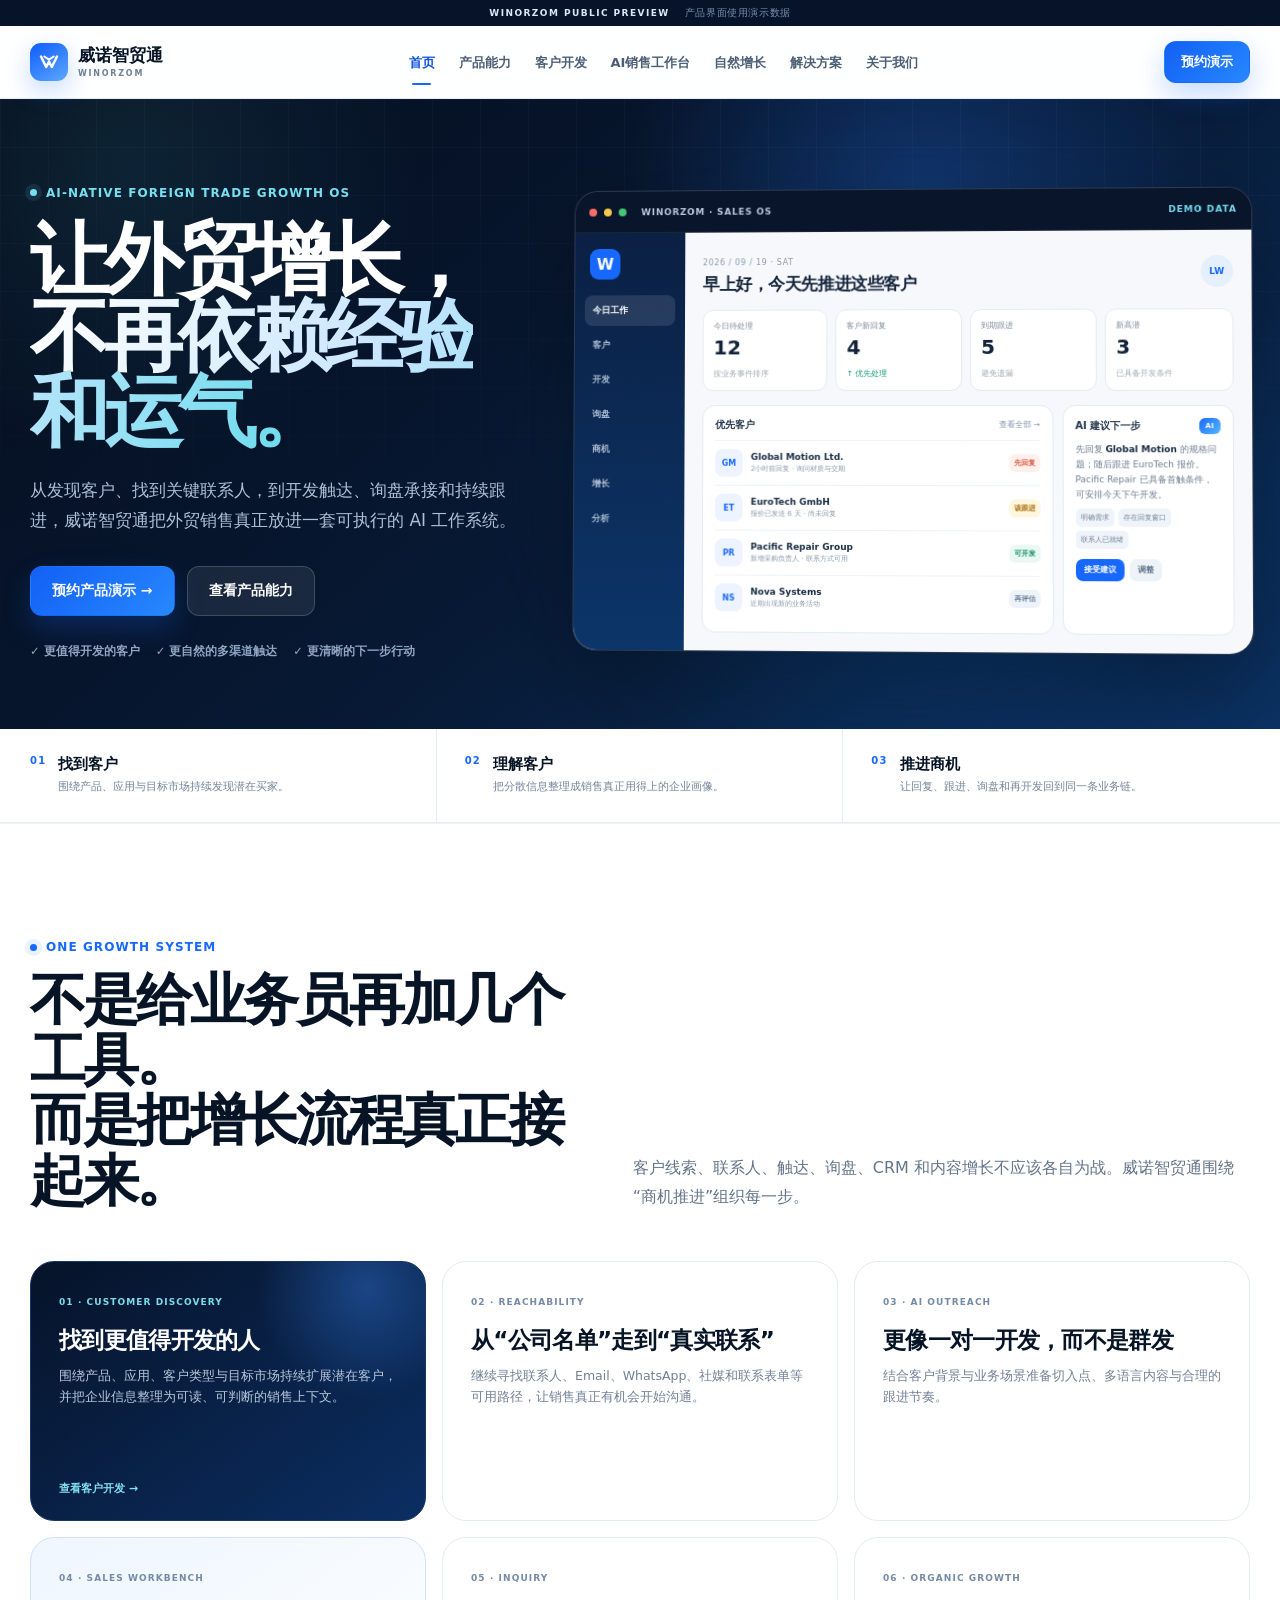
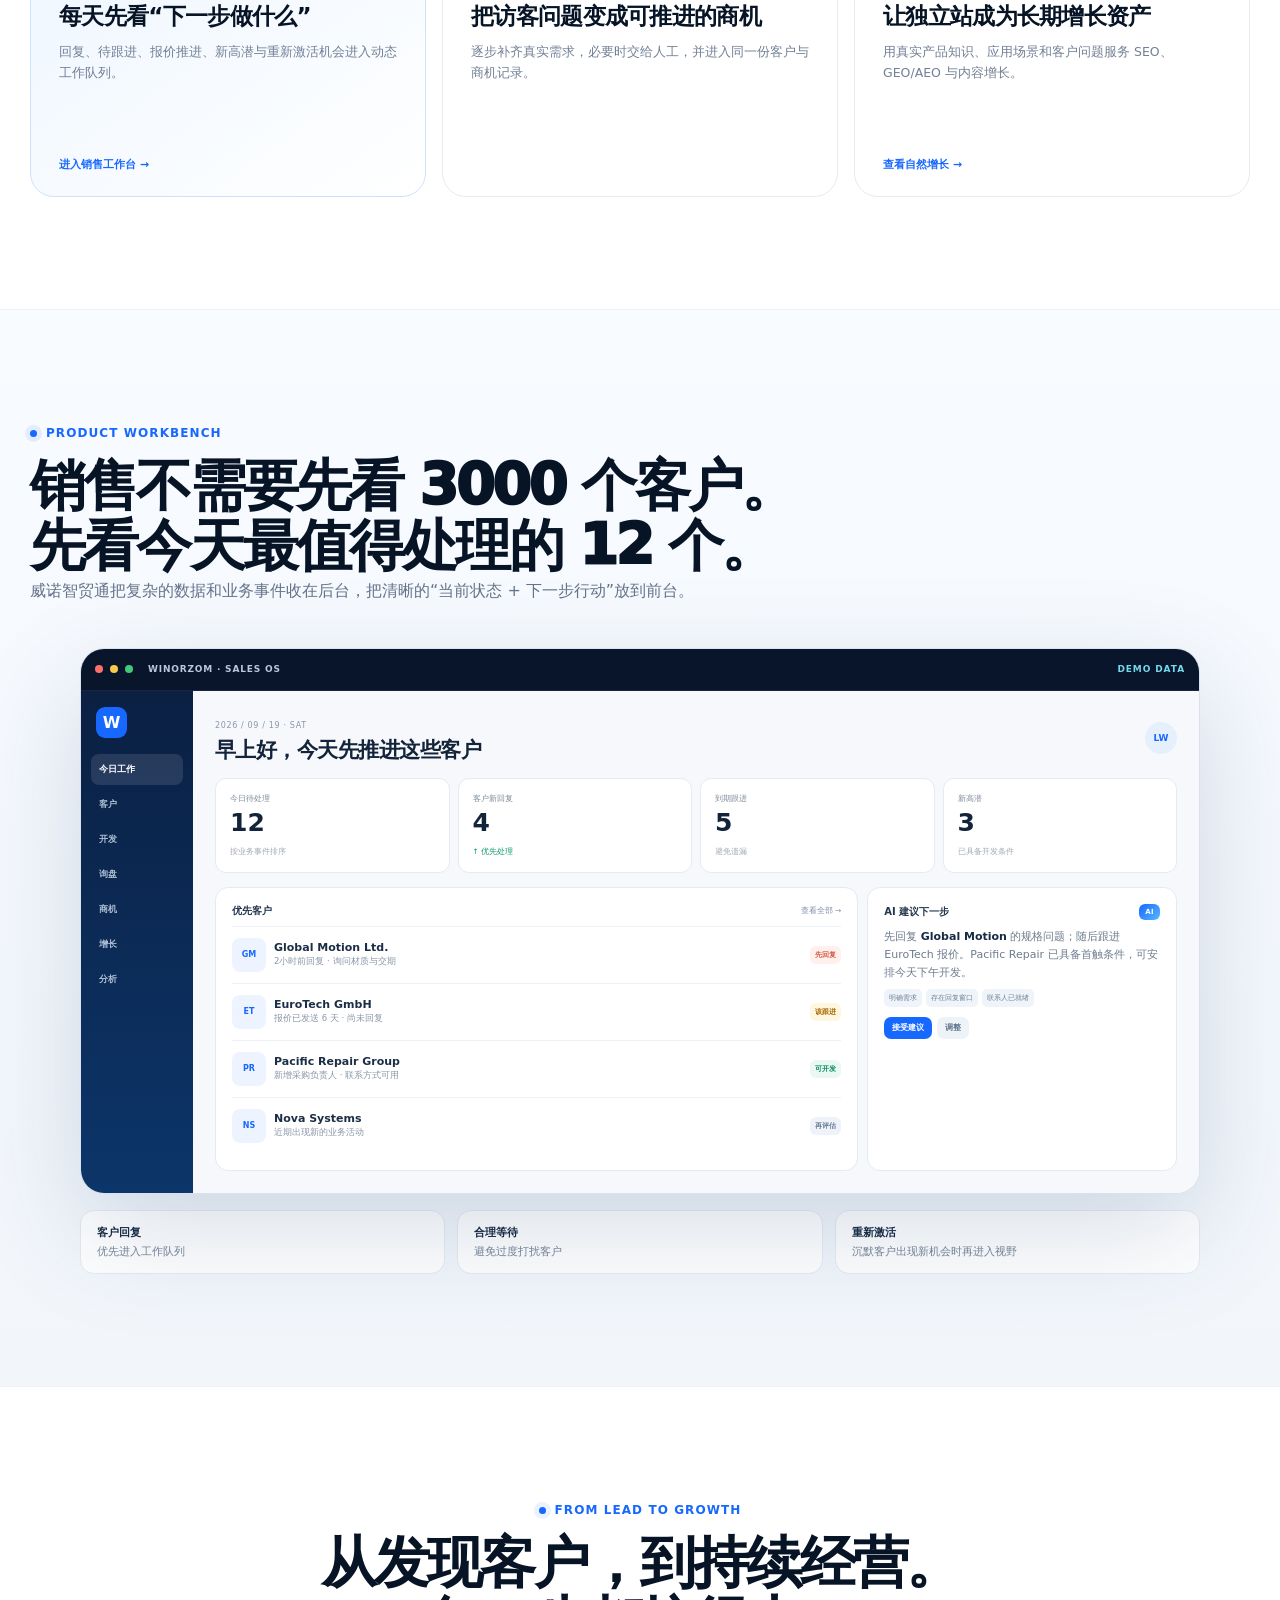
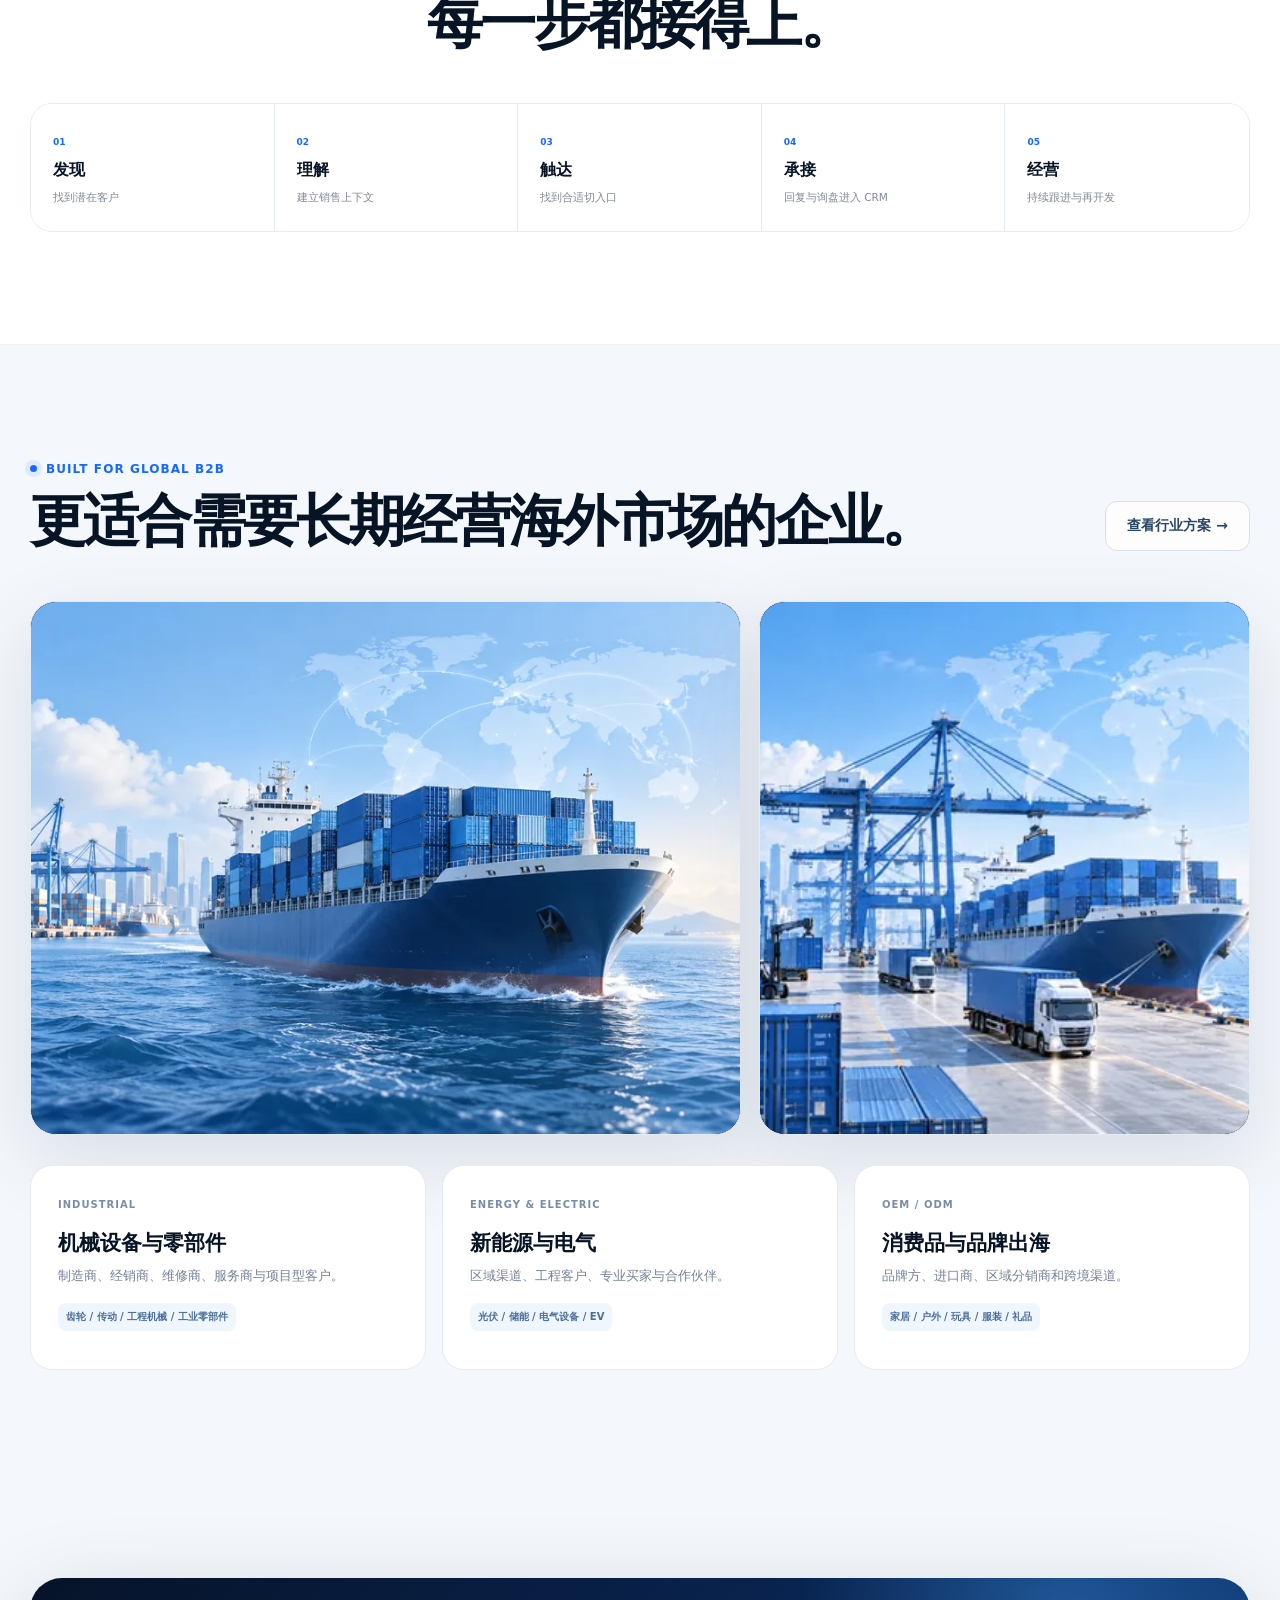
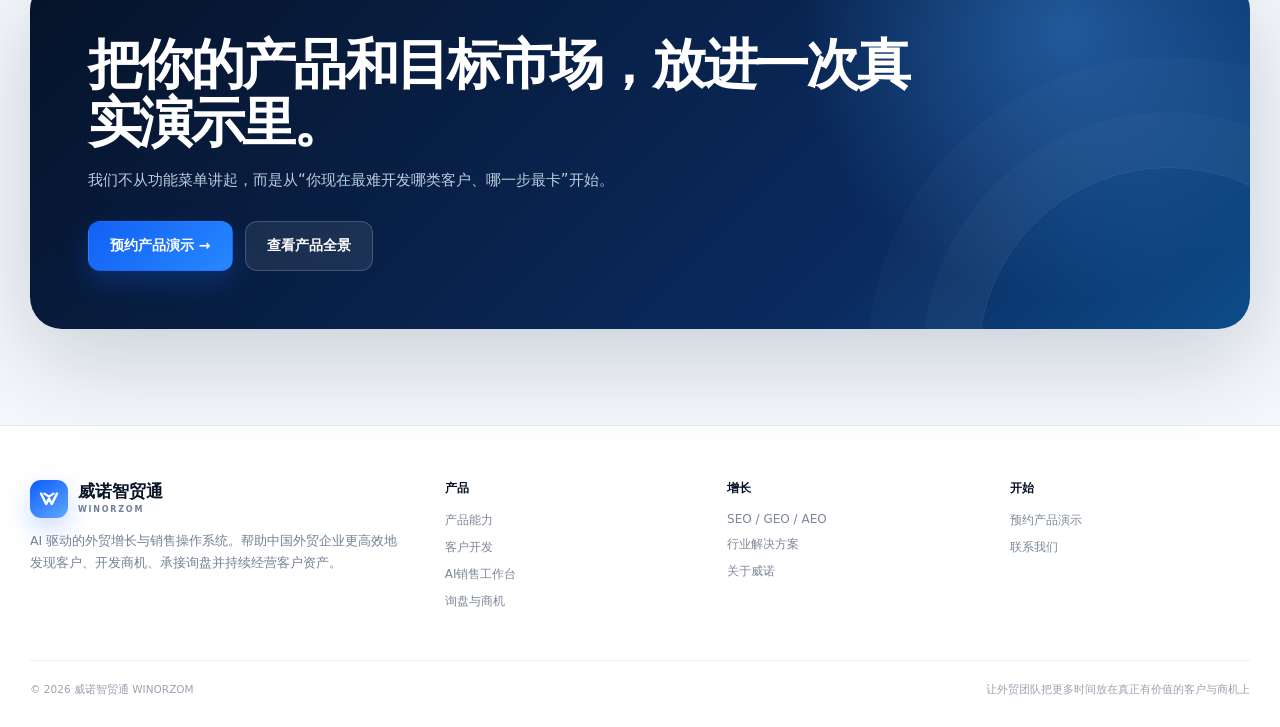
==== commit d5d84cbc: "site: 首页加入全球贸易图片带；分享图改为绝对地址；移除遗留 b64 素材" ====
--- a/index.html
+++ b/index.html
@@ -1,7 +1,7 @@
 <!doctype html><html lang="zh-CN"><head>
 <meta charset="utf-8"><meta name="viewport" content="width=device-width,initial-scale=1"><meta name="theme-color" content="#061329">
 <link rel="icon" href="assets/favicon.svg" type="image/svg+xml"><link rel="stylesheet" href="assets/site.css">
-<meta property="og:type" content="website"><meta property="og:site_name" content="威诺智贸通 WINORZOM"><meta property="og:image" content="assets/hero-ai-trade.webp">
+<meta property="og:type" content="website"><meta property="og:site_name" content="威诺智贸通 WINORZOM"><meta property="og:image" content="https://liwei452.github.io/winorzom-public-demo/assets/hero-ai-trade.webp">
 <title>威诺智贸通｜AI外贸获客、销售与客户增长操作系统</title><meta name="description" content="威诺智贸通是一套面向中国外贸企业的AI外贸增长与销售操作系统，连接客户发现、联系人获取、多渠道开发、询盘承接、CRM跟进与自然增长。"><meta property="og:title" content="威诺智贸通｜AI外贸获客、销售与客户增长操作系统"><meta property="og:description" content="威诺智贸通是一套面向中国外贸企业的AI外贸增长与销售操作系统，连接客户发现、联系人获取、多渠道开发、询盘承接、CRM跟进与自然增长。">
 <script type="application/ld+json">{"@context":"https://schema.org","@type":"Organization","name":"威诺智贸通","alternateName":"WINORZOM","description":"面向中国外贸企业的AI外贸增长与销售操作系统。"}</script>
 <script type="application/ld+json">{"@context":"https://schema.org","@type":"SoftwareApplication","name":"威诺智贸通 WINORZOM","applicationCategory":"BusinessApplication","operatingSystem":"Web","description":"帮助外贸企业发现客户、开发商机、承接询盘、推进销售并持续经营客户资产。"}</script></head><body> <div class="demo-strip"><b>WINORZOM PUBLIC PREVIEW</b><span>产品界面使用演示数据</span></div>
@@ -117,6 +117,10 @@
 </div></section>
 
 <section class="section"><div class="container"><div class="section-head"><div><span class="eyebrow">BUILT FOR GLOBAL B2B</span><h2 class="section-title">更适合需要长期经营海外市场的企业。</h2></div><a class="btn btn-ghost" href="solutions.html">查看行业方案 →</a></div>
+<div class="trade-band">
+<figure><img src="assets/shipping-ocean-sm.webp" srcset="assets/shipping-ocean-tiny.webp 480w, assets/shipping-ocean-sm.webp 800w, assets/shipping-ocean.webp 1448w" sizes="(max-width:900px) 92vw, 50vw" alt="远洋集装箱货轮与全球贸易航线" loading="lazy"></figure>
+<figure><img src="assets/shipping-port-sm.webp" srcset="assets/shipping-port-tiny.webp 480w, assets/shipping-port-sm.webp 800w, assets/shipping-port.webp 1448w" sizes="(max-width:900px) 92vw, 32vw" alt="码头起重设备与集装箱卡车作业场景" loading="lazy"></figure>
+</div>
 <div class="industry-grid"><div class="industry-card"><small>INDUSTRIAL</small><h3>机械设备与零部件</h3><p>制造商、经销商、维修商、服务商与项目型客户。</p><span class="keywords">齿轮 / 传动 / 工程机械 / 工业零部件</span></div><div class="industry-card"><small>ENERGY & ELECTRIC</small><h3>新能源与电气</h3><p>区域渠道、工程客户、专业买家与合作伙伴。</p><span class="keywords">光伏 / 储能 / 电气设备 / EV</span></div><div class="industry-card"><small>OEM / ODM</small><h3>消费品与品牌出海</h3><p>品牌方、进口商、区域分销商和跨境渠道。</p><span class="keywords">家居 / 户外 / 玩具 / 服装 / 礼品</span></div></div>
 </div></section>
 
--- a/assets/site.css
+++ b/assets/site.css
@@ -16,7 +16,7 @@
 .loop{display:grid;grid-template-columns:repeat(5,1fr);gap:10px;margin-top:46px}.loop-step{position:relative;padding:22px 18px;border-radius:18px;border:1px solid var(--line);background:#fff}.loop-step:after{content:"→";position:absolute;right:-9px;top:50%;transform:translateY(-50%);color:#8badde;font-size:20px;z-index:2}.loop-step:last-child:after{display:none}.loop-step .num{font-size:10px;font-weight:900;color:#1768ff;letter-spacing:.1em}.loop-step b{display:block;font-size:15px;margin:13px 0 7px}.loop-step span{font-size:11px;line-height:1.55;color:#7d8999}
 .cap-split{display:grid;grid-template-columns:1fr 1fr;gap:18px}.cap-panel{padding:30px;border-radius:24px;border:1px solid var(--line);background:#fff;min-height:260px;position:relative;overflow:hidden}.cap-panel h3{font-size:24px;letter-spacing:-.03em;margin:13px 0 10px}.cap-panel p{font-size:13px;line-height:1.75;color:#748298;max-width:520px}.cap-panel .tagline{position:absolute;left:30px;bottom:26px;display:flex;flex-wrap:wrap;gap:7px}.tagline span{font-size:10px;padding:6px 8px;border-radius:8px;background:#f0f5fb;color:#527094;font-weight:800}.cap-panel.blue{background:linear-gradient(145deg,#0a1f42,#0d4c92);border-color:#183f75;color:#fff}.cap-panel.blue p{color:#b6c8dd}.cap-panel.blue .tagline span{background:rgba(255,255,255,.08);color:#d3e2f2}
 .industry-grid{display:grid;grid-template-columns:repeat(3,1fr);gap:16px}.industry-card{padding:27px;border-radius:22px;background:#fff;border:1px solid var(--line);min-height:205px;position:relative;overflow:hidden}.industry-card small{font-size:10px;color:#7a8da6;font-weight:900;letter-spacing:.1em}.industry-card h3{font-size:21px;margin:17px 0 8px}.industry-card p{font-size:12.5px;line-height:1.7;color:#738197;margin:0}.industry-card .keywords{display:inline-block;margin-top:16px;font-size:10px;padding:7px 8px;border-radius:8px;background:#f0f6fd;color:#4b6f9b;font-weight:800}
-.page-hero{position:relative;overflow:hidden;padding:88px 0 78px;background:radial-gradient(circle at 86% 8%,rgba(68,156,255,.23),transparent 28%),linear-gradient(180deg,#fbfdff,#f0f5fb)}.page-hero-grid{display:grid;grid-template-columns:.98fr 1.02fr;gap:58px;align-items:center}.page-hero h1{font-size:clamp(48px,5.8vw,72px);line-height:.99;letter-spacing:-.06em;margin:22px 0 24px;font-weight:930}.page-hero .grad{background:linear-gradient(110deg,#071426 0%,#1768ff 70%,#31c0da);-webkit-background-clip:text;background-clip:text;color:transparent}.page-hero p{font-size:17px;line-height:1.8;color:#65748a;max-width:680px;margin:0 0 29px}.page-visual{min-height:430px;border-radius:34px;background:#071a39;border:1px solid #dce6f3;box-shadow:var(--shadow);padding:16px;overflow:hidden;position:relative}.page-visual img{width:100%;height:100%;min-height:396px;object-fit:cover;border-radius:23px}.page-visual:after{content:"";position:absolute;inset:16px;border-radius:23px;background:linear-gradient(180deg,transparent 58%,rgba(4,17,40,.45));pointer-events:none}.page-overlay{position:absolute;z-index:2;left:32px;right:32px;bottom:31px;padding:15px 16px;border-radius:15px;background:rgba(255,255,255,.93);backdrop-filter:blur(18px);box-shadow:0 18px 44px rgba(5,24,54,.22);display:flex;align-items:center;justify-content:space-between;gap:16px}.page-overlay b{font-size:13px}.page-overlay span{font-size:10px;color:#7d8b9e}.page-badge{font-size:9px!important;font-weight:900;color:#0d8a64!important;background:#e9f8f2;padding:6px 8px;border-radius:7px}
+.page-hero{position:relative;overflow:hidden;padding:88px 0 78px;background:radial-gradient(circle at 86% 8%,rgba(68,156,255,.23),transparent 28%),linear-gradient(180deg,#fbfdff,#f0f5fb)}.page-hero-grid{display:grid;grid-template-columns:.98fr 1.02fr;gap:58px;align-items:center}.page-hero h1{font-size:clamp(48px,5.8vw,72px);line-height:.99;letter-spacing:-.06em;margin:22px 0 24px;font-weight:930}.page-hero .grad{background:linear-gradient(110deg,#071426 0%,#1768ff 70%,#31c0da);-webkit-background-clip:text;background-clip:text;color:transparent}.page-hero p{font-size:17px;line-height:1.8;color:#65748a;max-width:680px;margin:0 0 29px}.page-visual{min-height:430px;border-radius:34px;background:#071a39;border:1px solid #dce6f3;box-shadow:var(--shadow);padding:16px;overflow:hidden;position:relative}.page-visual img{width:100%;height:100%;min-height:396px;object-fit:cover;border-radius:23px}.page-visual:after{content:"";position:absolute;inset:16px;border-radius:23px;background:linear-gradient(180deg,transparent 58%,rgba(4,17,40,.45));pointer-events:none}.page-overlay{position:absolute;z-index:2;left:32px;right:32px;bottom:31px;padding:15px 16px;border-radius:15px;background:rgba(255,255,255,.93);backdrop-filter:blur(18px);box-shadow:0 18px 44px rgba(5,24,54,.22);display:flex;align-items:center;justify-content:space-between;gap:16px}.page-overlay b{font-size:13px}.page-overlay span{font-size:10px;color:#7d8b9e}.page-badge{font-size:9px!important;font-weight:900;color:#0d8a64!important;background:#e9f8f2;padding:6px 8px;border-radius:7px;white-space:nowrap;flex:0 0 auto}
 .feature-grid,.pain-grid{display:grid;grid-template-columns:repeat(3,1fr);gap:17px}.card{background:#fff;border:1px solid var(--line);border-radius:22px;padding:27px;box-shadow:0 12px 34px rgba(18,52,98,.04);transition:.22s}.card:hover{transform:translateY(-3px);border-color:#cbdcf0;box-shadow:var(--shadow2)}.icon{width:46px;height:46px;border-radius:14px;display:grid;place-items:center;background:#edf4ff;color:#1768ff;font-weight:900;font-size:15px;margin-bottom:18px}.card h3{font-size:19px;letter-spacing:-.02em;margin:0 0 9px}.card p{font-size:13px;line-height:1.72;color:#738096;margin:0}.card-link{display:inline-flex;margin-top:17px;color:#1768ff;font-size:12px;font-weight:850}.cap-grid{display:grid;grid-template-columns:repeat(3,1fr);gap:17px}.cap{min-height:295px;display:flex;flex-direction:column}.cap .meta{font-size:9px;color:#8ba0ba;font-weight:900;letter-spacing:.11em;margin-bottom:24px}.cap .tags{display:flex;gap:6px;flex-wrap:wrap;margin-top:auto;padding-top:20px}.tags span{font-size:9.5px;padding:6px 7px;border-radius:7px;background:#f0f5fb;color:#527196;font-weight:800}
 .split{display:grid;grid-template-columns:1fr 1fr;gap:50px;align-items:center}.stats{display:grid;grid-template-columns:repeat(2,1fr);gap:14px}.stat{padding:24px;border-radius:19px;background:#fff;border:1px solid var(--line)}.stat b{display:block;font-size:21px}.stat span{font-size:11px;color:#7b899c;display:block;margin-top:6px}.quote-card{padding:32px;border-radius:25px;background:linear-gradient(145deg,#0a1d3e,#0d4b8e);color:#fff;box-shadow:var(--shadow)}.quote-card p{font-size:23px;line-height:1.55;font-weight:850;margin:0}.quote-card small{display:block;color:#adc2da;margin-top:15px}.big-quote{font-size:clamp(32px,4vw,50px);line-height:1.15;letter-spacing:-.045em;font-weight:920}.subcopy{font-size:15px;line-height:1.8;color:#697990}
 .faq{display:grid;gap:12px;max-width:900px;margin:43px auto 0}.faq details{padding:20px 21px;border-radius:17px;background:#fff;border:1px solid var(--line)}.faq summary{cursor:pointer;font-weight:820}.faq p{font-size:13px;line-height:1.72;color:#707e92;margin:13px 0 0}
@@ -78,3 +78,19 @@
 .trust-grid{grid-template-columns:1fr}.trust-grid>div,.trust-grid>div:not(:first-child){padding:18px 0;border-right:0;border-bottom:1px solid var(--line)}.trust-grid>div:last-child{border-bottom:0}.premium-grid{grid-template-columns:1fr}.premium-card{min-height:235px}.workspace-caption{grid-template-columns:1fr}.journey-line{grid-template-columns:1fr 1fr}.journey-line>div{border-right:1px solid var(--line);border-bottom:1px solid var(--line)}.journey-line>div:nth-child(2n){border-right:0}.journey-line>div:last-child{grid-column:1/3;border-bottom:0;border-right:0}.team-grid,.queue-grid,.growth-pillars{grid-template-columns:1fr}.team-card{min-height:auto}.customer-top{align-items:flex-start;flex-wrap:wrap}.customer-state{order:3;margin-left:54px;text-align:left}.primary-mini{margin-left:auto}.customer-main{padding:14px}.customer-side{grid-template-columns:1fr;padding:14px}.detail-tabs{gap:14px;overflow:auto;white-space:nowrap}.detail-grid{grid-template-columns:1fr}.timeline-item{grid-template-columns:10px 60px 1fr}.manager-chart,.manager-alerts{padding:18px}.gc-kpis{grid-template-columns:1fr 1fr}.gc-kpis>div:last-child{grid-column:1/3}.gc-body{grid-template-columns:1fr}.growth-console{border-radius:20px}.content-board{grid-template-columns:1fr}.content-board>.content-column:last-child{grid-column:auto}.board-arrow{transform:rotate(90deg)}.content-board>.board-arrow:nth-of-type(2){display:block}.contact-panel{display:block;padding:28px}.contact-panel .btn{margin-top:20px}
 .device{overflow:hidden}.device .app{min-width:0;grid-template-columns:1fr}.device .side{display:none}.main-ui{padding:14px}.metrics{grid-template-columns:repeat(2,1fr)}.ui-grid{grid-template-columns:1fr}
 }
+
+/* LEGO TEAM + AGENT */
+.lego-intro-section{overflow:hidden}.lego-feature{margin-top:44px;display:grid;grid-template-columns:1.18fr .82fr;gap:32px;align-items:center;padding:28px;border-radius:30px;background:#fff;border:1px solid var(--line);box-shadow:0 24px 70px rgba(20,58,107,.09)}.lego-feature.reverse{grid-template-columns:.82fr 1.18fr}.lego-feature.reverse img{order:2}.lego-feature img{width:100%;border-radius:22px;border:1px solid #e3ebf5;box-shadow:0 16px 40px rgba(20,58,107,.08)}.lego-feature-copy h3{font-size:34px;line-height:1.15;letter-spacing:-.035em;margin:14px 0 20px}.lego-copy-grid{display:grid;grid-template-columns:1fr 1fr;gap:12px}.lego-copy-grid>div{padding:16px;border-radius:16px;background:#f6f9fd;border:1px solid #e5ebf3}.lego-copy-grid b{display:block;font-size:13px;margin-bottom:6px;color:#142842}.lego-copy-grid span{font-size:11px;line-height:1.65;color:#738197}
+@media(max-width:900px){.lego-feature,.lego-feature.reverse{grid-template-columns:1fr}.lego-feature.reverse img{order:0}.lego-copy-grid{grid-template-columns:1fr 1fr}}
+@media(max-width:700px){.lego-feature{padding:16px;border-radius:22px;margin-top:30px}.lego-feature img{border-radius:16px}.lego-feature-copy h3{font-size:28px}.lego-copy-grid{grid-template-columns:1fr}.lego-copy-grid>div{padding:14px}}
+
+/* INDIVIDUAL ROLE AVATARS */
+.avatar-role-section{overflow:hidden}.avatar-role-grid{display:grid;grid-template-columns:repeat(4,minmax(0,1fr));gap:20px;margin-top:42px}.avatar-role-card{background:linear-gradient(180deg,#fff,#f8fbff);border:1px solid var(--line);border-radius:24px;padding:14px 14px 22px;box-shadow:0 14px 42px rgba(18,45,92,.06);transition:transform .22s ease,box-shadow .22s ease}.avatar-role-card:hover{transform:translateY(-4px);box-shadow:0 24px 55px rgba(18,45,92,.11)}.avatar-role-card img{width:100%;aspect-ratio:2/3;object-fit:cover;border-radius:19px;background:#f3f8ff}.avatar-role-tag{display:inline-block;margin-top:16px;color:#1768ff;font-size:9px;font-weight:900;letter-spacing:.11em}.avatar-role-card h3{font-size:20px;line-height:1.2;margin:8px 0 9px;color:#102642}.avatar-role-card p{font-size:12px;line-height:1.72;color:#718095;margin:0}
+@media(max-width:1060px){.avatar-role-grid{grid-template-columns:repeat(2,minmax(0,1fr))}}
+@media(max-width:700px){.avatar-role-grid{grid-template-columns:1fr;gap:16px;margin-top:28px}.avatar-role-card{padding:12px 12px 18px;border-radius:20px}.avatar-role-card img{border-radius:16px}.avatar-role-card h3{font-size:19px}}
+
+/* Global trade image band (homepage industries) */
+.trade-band{display:grid;grid-template-columns:1.45fr 1fr;gap:18px;margin:26px 0 30px}
+.trade-band figure{margin:0;border-radius:26px;overflow:hidden;border:1px solid var(--line);box-shadow:var(--shadow);background:#071a39}
+.trade-band img{display:block;width:100%;height:100%;min-height:300px;object-fit:cover}
+@media (max-width:900px){.trade-band{grid-template-columns:1fr;gap:14px;margin:20px 0 24px}.trade-band img{min-height:210px}}
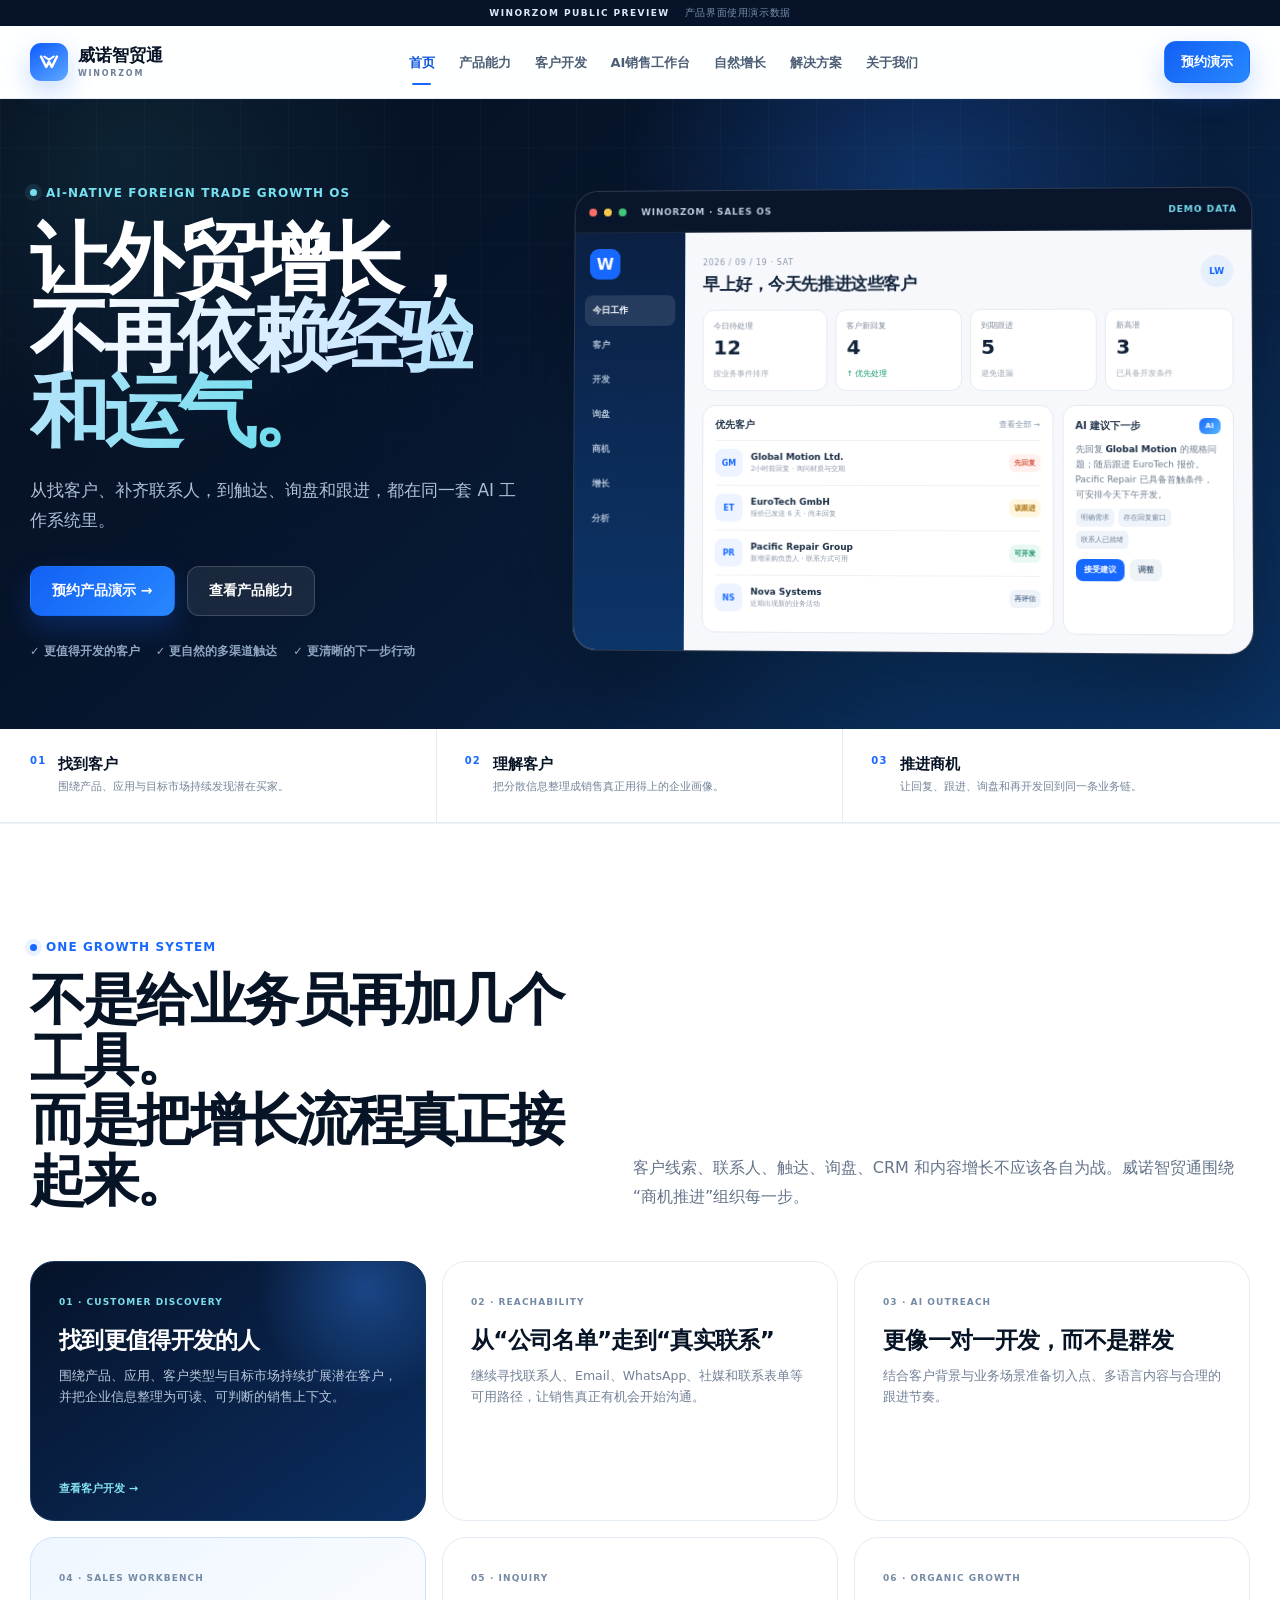
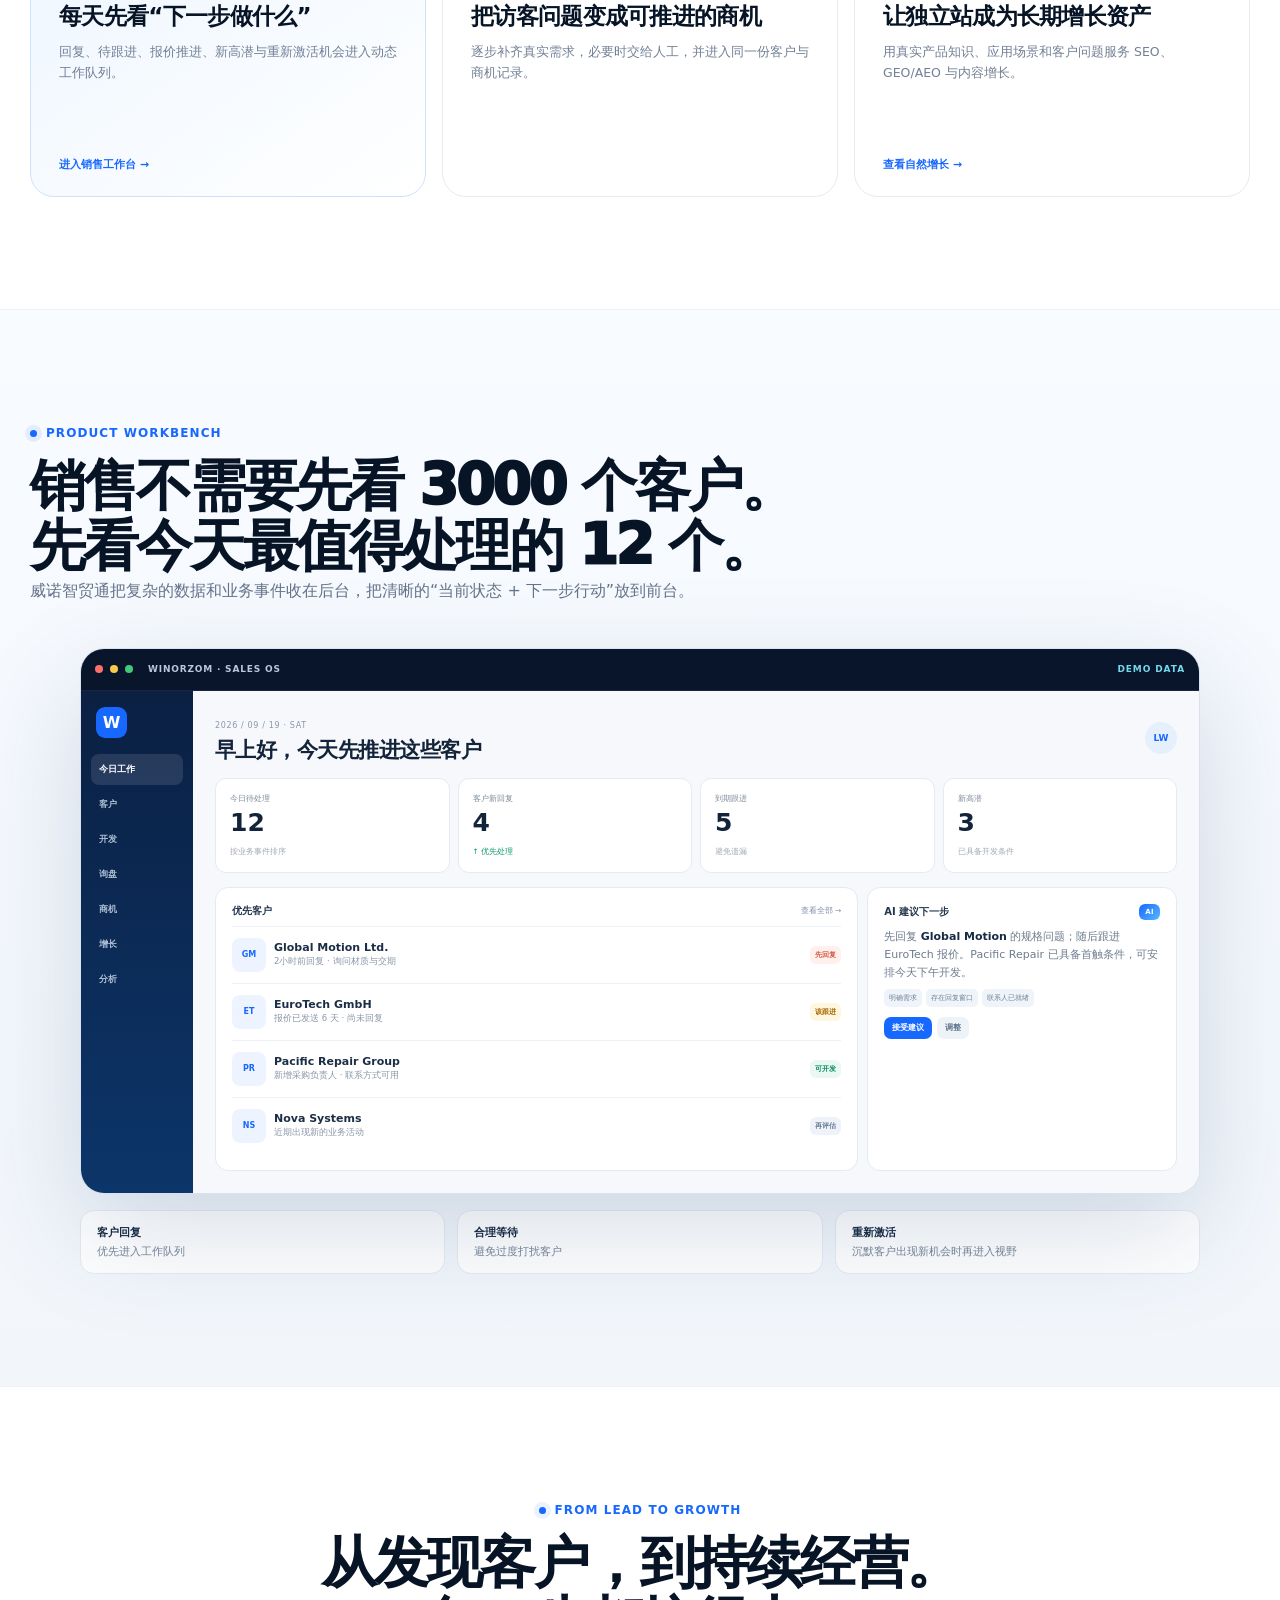
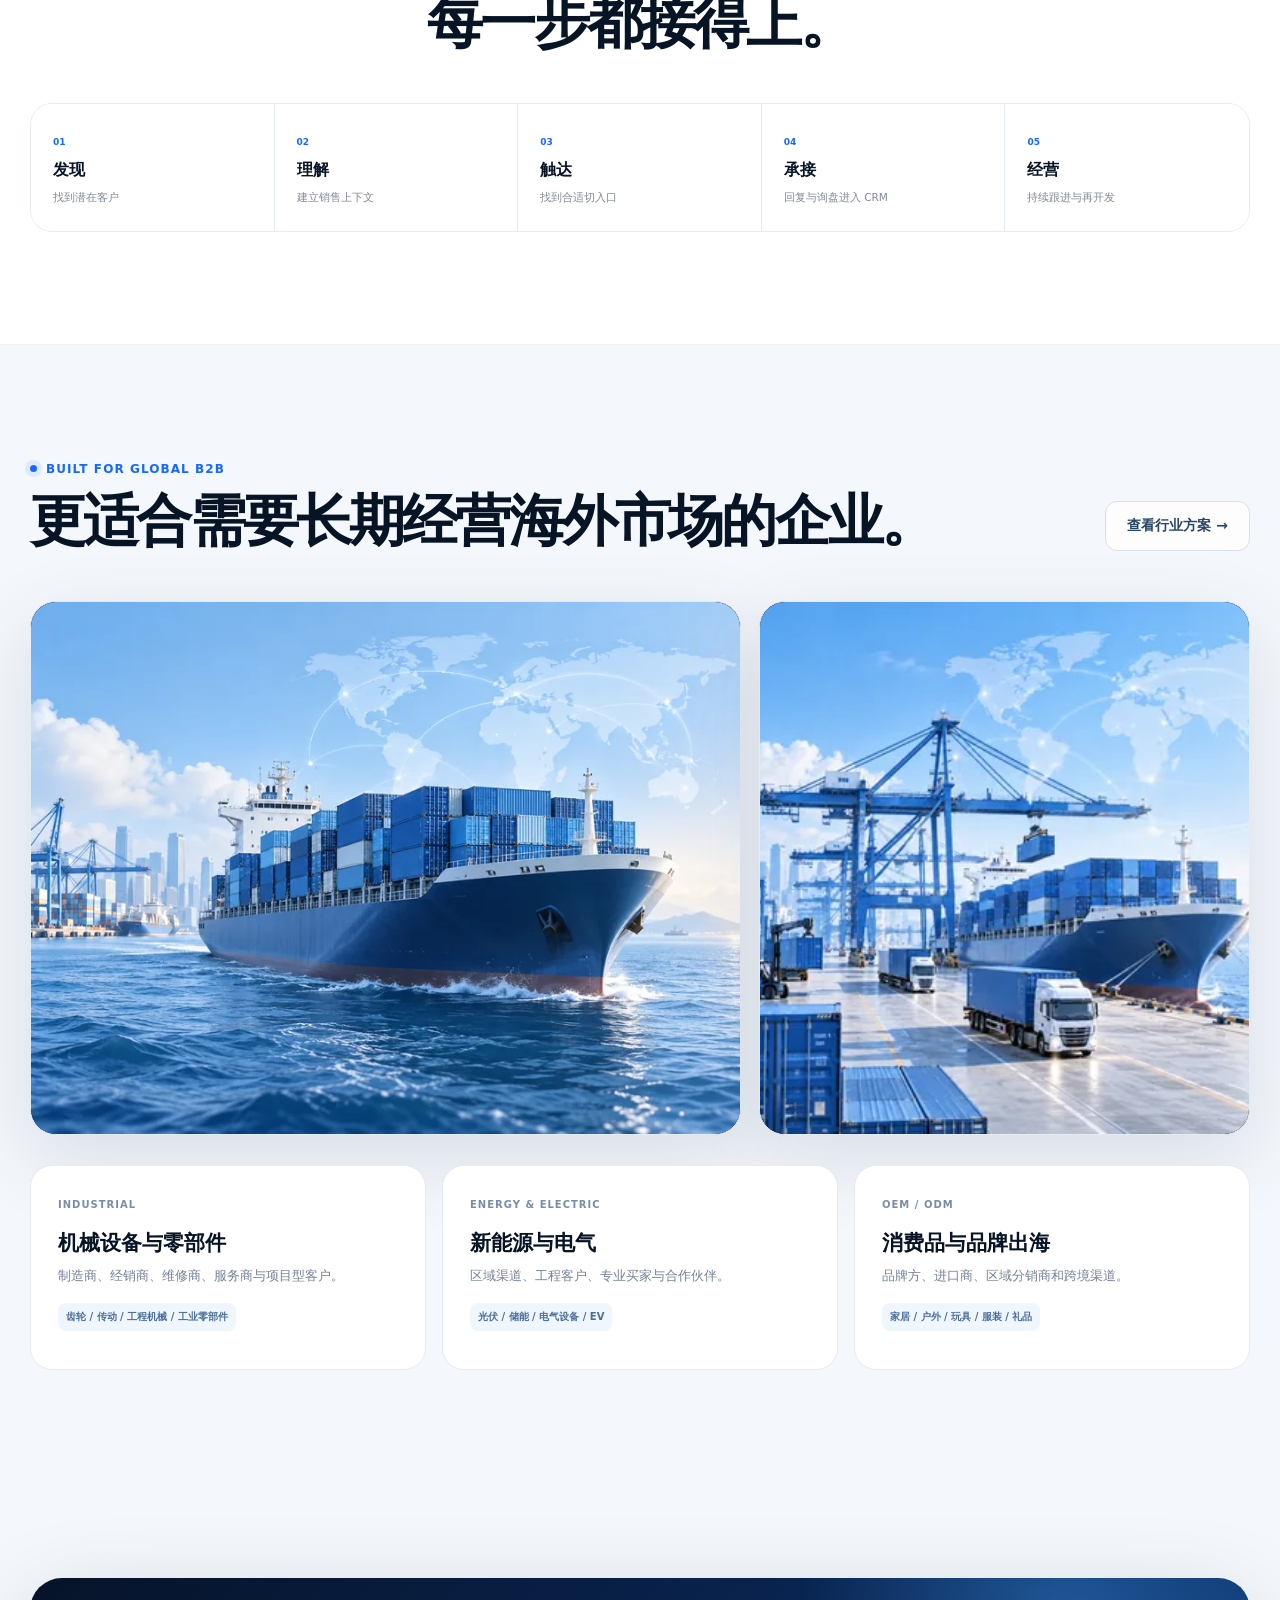
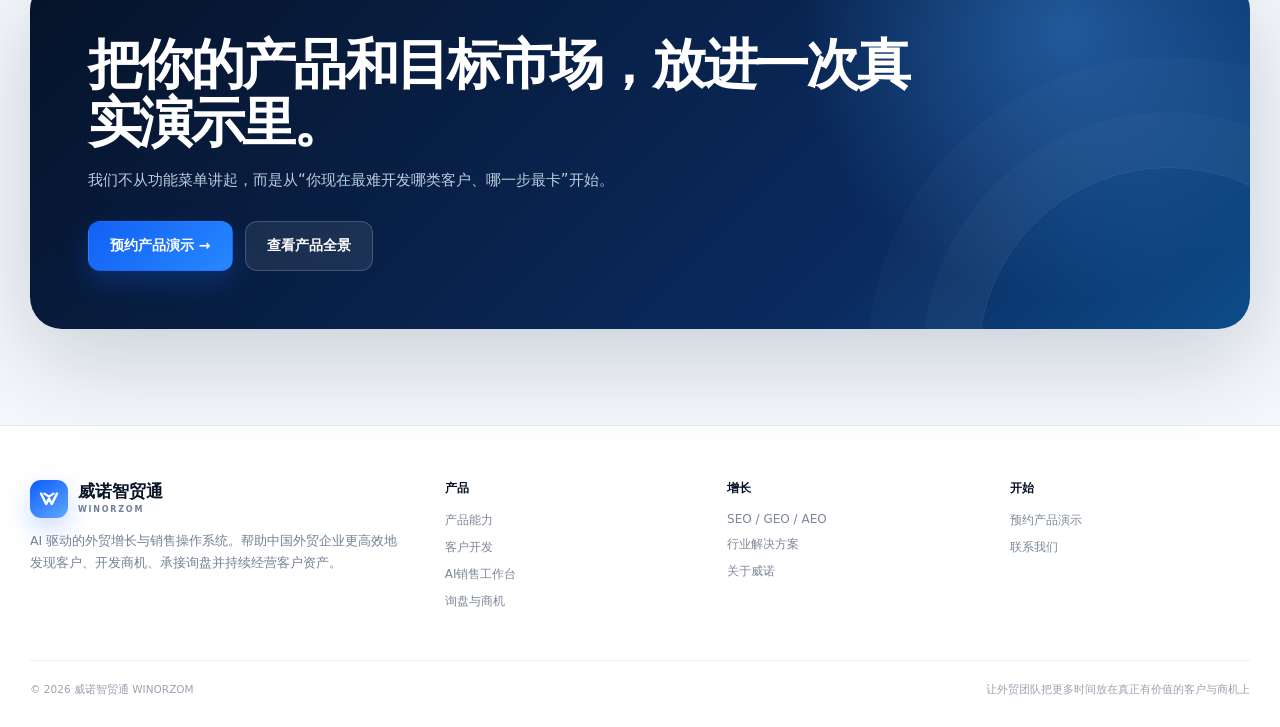
==== commit 13654e6d: "copy: 首屏标题与引言缩短，减少折行" ====
--- a/index.html
+++ b/index.html
@@ -19,7 +19,7 @@
 <main>
 <section class="pro-hero"><div class="container"><div class="pro-hero-grid">
   <div class="pro-copy"><span class="eyebrow light">AI-NATIVE FOREIGN TRADE GROWTH OS</span><h1>让外贸增长，<br><span>不再依赖经验和运气。</span></h1>
-  <p>从发现客户、找到关键联系人，到开发触达、询盘承接和持续跟进，威诺智贸通把外贸销售真正放进一套可执行的 AI 工作系统。</p>
+  <p>从找客户、补齐联系人，到触达、询盘和跟进，都在同一套 AI 工作系统里。</p>
   <div class="pro-actions"><a class="btn btn-primary" href="#" data-demo>预约产品演示 →</a><a class="btn btn-glass" href="product.html">查看产品能力</a></div>
   <div class="pro-points"><span>✓ 更值得开发的客户</span><span>✓ 更自然的多渠道触达</span><span>✓ 更清晰的下一步行动</span></div>
   </div>
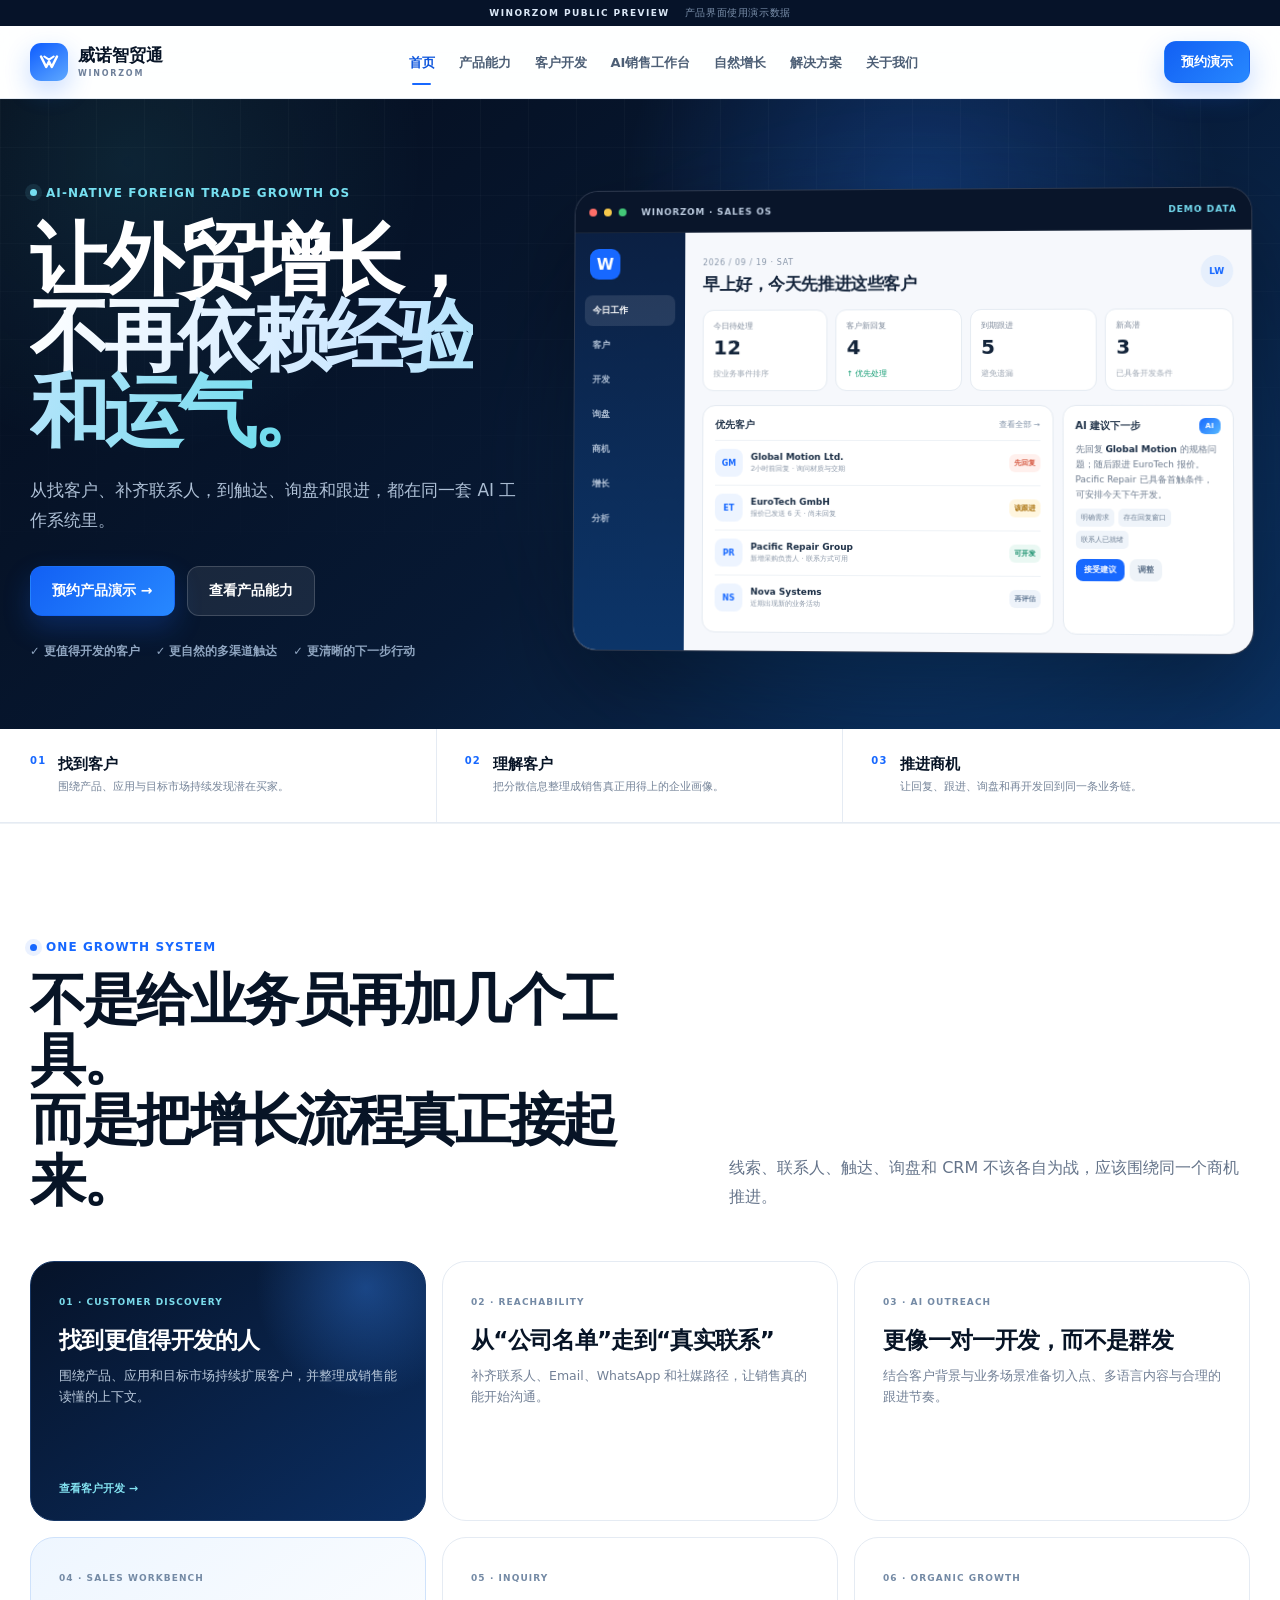
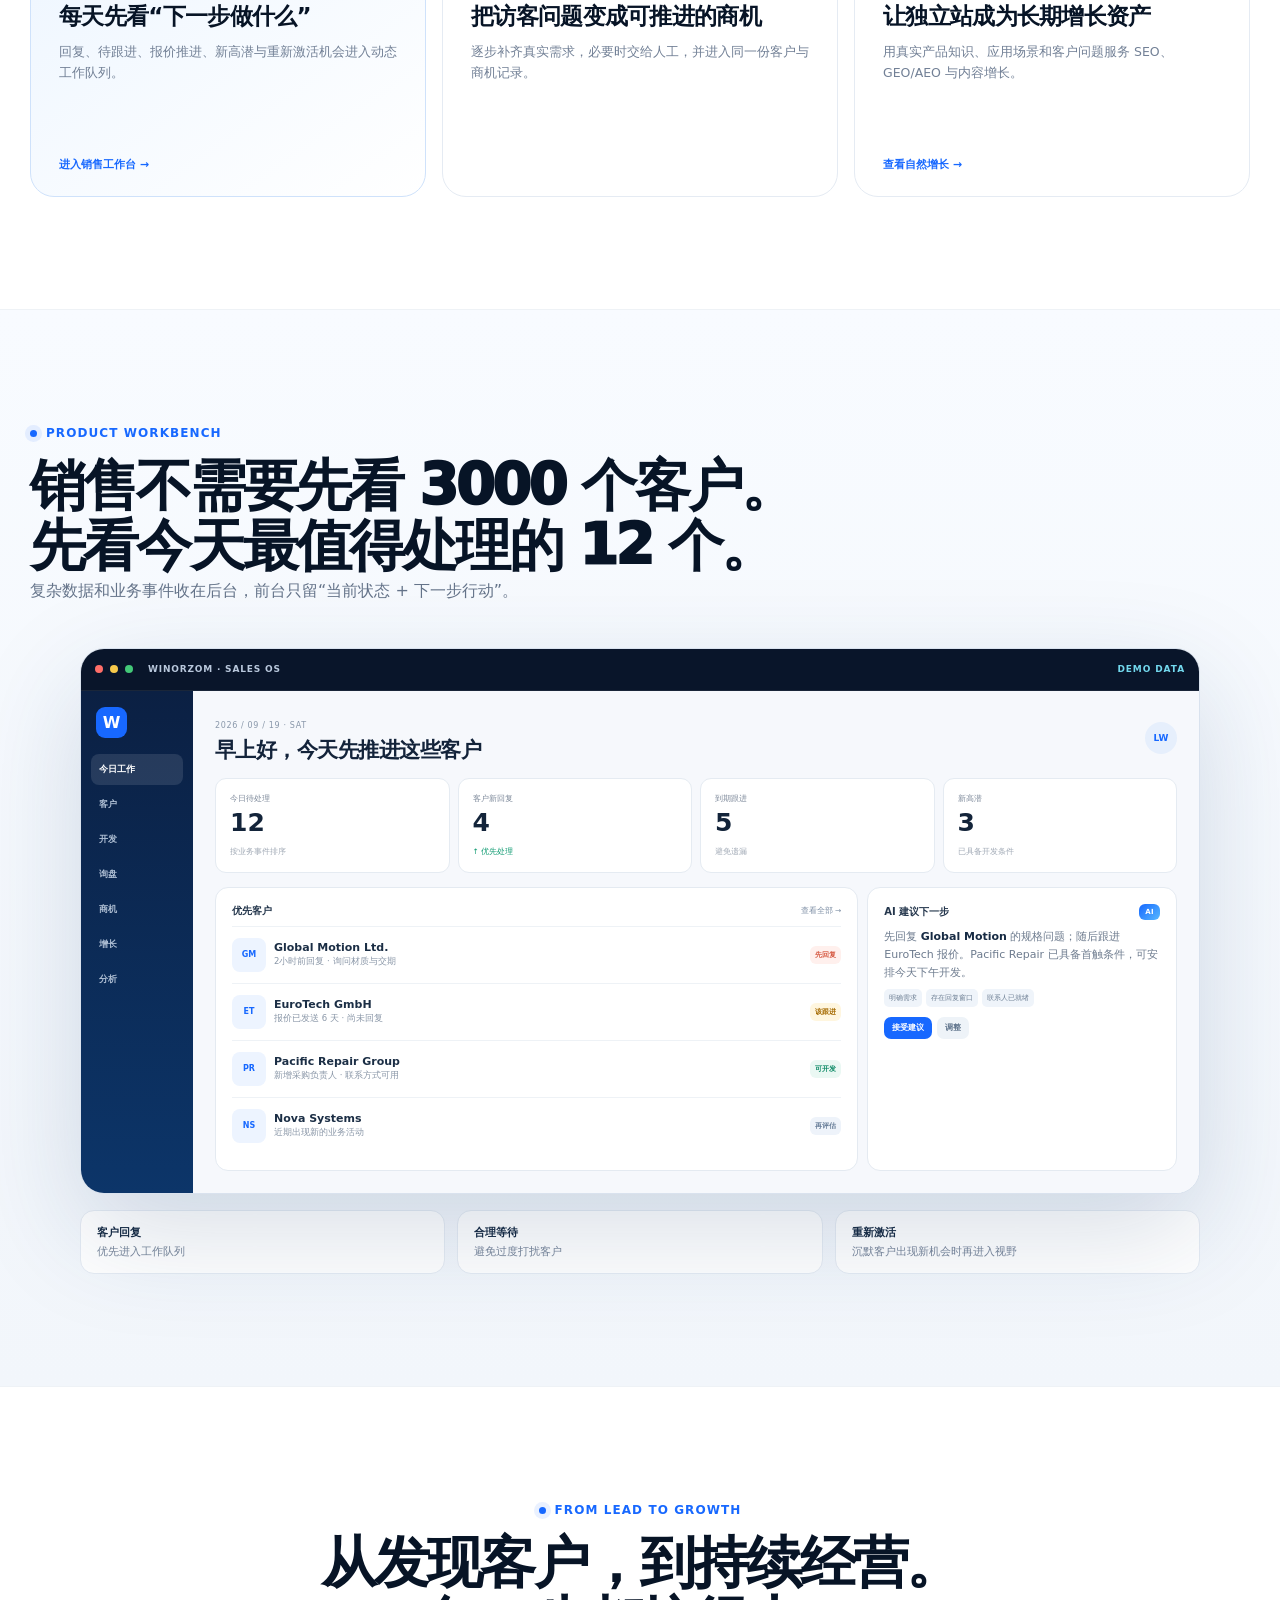
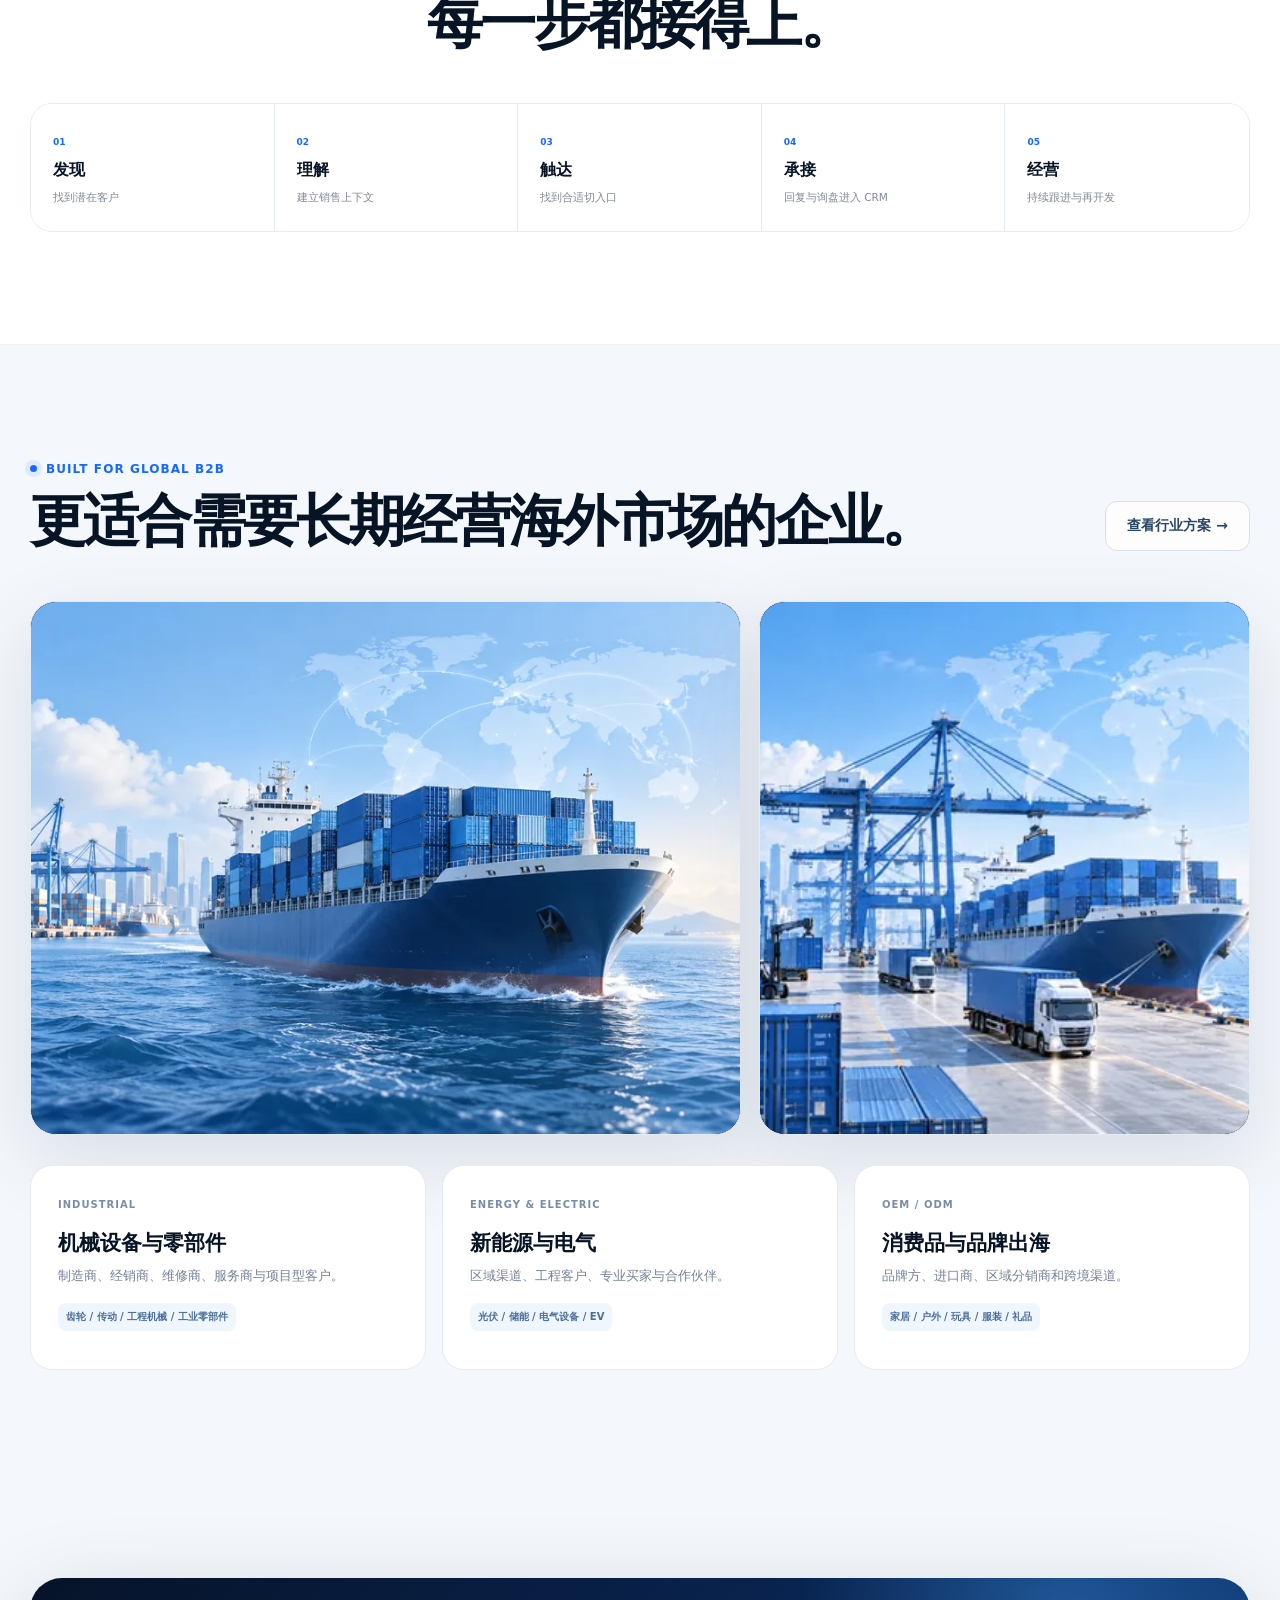
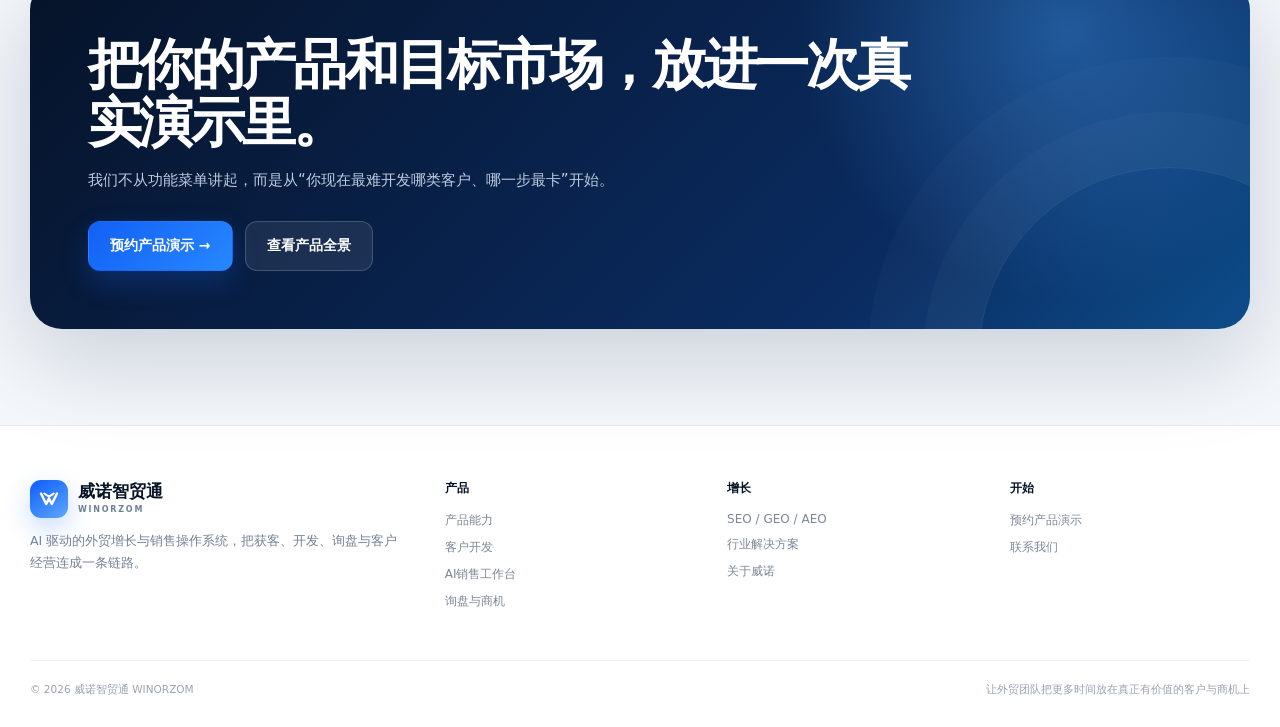
==== commit 3bf5a541: "copy: 首屏标题与引言缩短，减少折行" ====
--- a/index.html
+++ b/index.html
@@ -64,10 +64,10 @@
 </div></div></section>
 
 <section class="section white"><div class="container">
-<div class="section-head"><div><span class="eyebrow">ONE GROWTH SYSTEM</span><h2 class="section-title">不是给业务员再加几个工具。<br>而是把增长流程真正接起来。</h2></div><p class="section-desc">客户线索、联系人、触达、询盘、CRM 和内容增长不应该各自为战。威诺智贸通围绕“商机推进”组织每一步。</p></div>
+<div class="section-head"><div><span class="eyebrow">ONE GROWTH SYSTEM</span><h2 class="section-title">不是给业务员再加几个工具。<br>而是把增长流程真正接起来。</h2></div><p class="section-desc">线索、联系人、触达、询盘和 CRM 不该各自为战，应该围绕同一个商机推进。</p></div>
 <div class="premium-grid">
-<article class="premium-card dark"><span>01 · CUSTOMER DISCOVERY</span><h3>找到更值得开发的人</h3><p>围绕产品、应用、客户类型与目标市场持续扩展潜在客户，并把企业信息整理为可读、可判断的销售上下文。</p><a href="customer-development.html">查看客户开发 →</a></article>
-<article class="premium-card"><span>02 · REACHABILITY</span><h3>从“公司名单”走到“真实联系”</h3><p>继续寻找联系人、Email、WhatsApp、社媒和联系表单等可用路径，让销售真正有机会开始沟通。</p></article>
+<article class="premium-card dark"><span>01 · CUSTOMER DISCOVERY</span><h3>找到更值得开发的人</h3><p>围绕产品、应用和目标市场持续扩展客户，并整理成销售能读懂的上下文。</p><a href="customer-development.html">查看客户开发 →</a></article>
+<article class="premium-card"><span>02 · REACHABILITY</span><h3>从“公司名单”走到“真实联系”</h3><p>补齐联系人、Email、WhatsApp 和社媒路径，让销售真的能开始沟通。</p></article>
 <article class="premium-card"><span>03 · AI OUTREACH</span><h3>更像一对一开发，而不是群发</h3><p>结合客户背景与业务场景准备切入点、多语言内容与合理的跟进节奏。</p></article>
 <article class="premium-card accent"><span>04 · SALES WORKBENCH</span><h3>每天先看“下一步做什么”</h3><p>回复、待跟进、报价推进、新高潜与重新激活机会进入动态工作队列。</p><a href="sales-workbench.html">进入销售工作台 →</a></article>
 <article class="premium-card"><span>05 · INQUIRY</span><h3>把访客问题变成可推进的商机</h3><p>逐步补齐真实需求，必要时交给人工，并进入同一份客户与商机记录。</p></article>
@@ -75,7 +75,7 @@
 </div></div></section>
 
 <section class="section soft workspace-section"><div class="container">
-<div class="workspace-copy"><span class="eyebrow">PRODUCT WORKBENCH</span><h2 class="section-title">销售不需要先看 3000 个客户。<br>先看今天最值得处理的 12 个。</h2><p class="section-desc">威诺智贸通把复杂的数据和业务事件收在后台，把清晰的“当前状态 + 下一步行动”放到前台。</p></div>
+<div class="workspace-copy"><span class="eyebrow">PRODUCT WORKBENCH</span><h2 class="section-title">销售不需要先看 3000 个客户。<br>先看今天最值得处理的 12 个。</h2><p class="section-desc">复杂数据和业务事件收在后台，前台只留“当前状态 + 下一步行动”。</p></div>
 
 <div class="workspace-frame full-workspace">
   <div class="workspace-chrome"><span></span><span></span><span></span><b>WINORZOM · SALES OS</b><em>DEMO DATA</em></div>
@@ -129,7 +129,7 @@
 <div class="footer-brand"><a class="brand" href="index.html" aria-label="威诺智贸通首页">
   <span class="brand-mark"><svg viewBox="0 0 24 24" fill="none"><path d="M4 6.5 9.2 17 12 11.6 14.8 17 20 6.5" stroke="white" stroke-width="2.5" stroke-linecap="round" stroke-linejoin="round"/><path d="m7.3 6.5 4.7 3.2 4.7-3.2" stroke="white" stroke-width="2.1" stroke-linecap="round"/></svg></span>
   <span><div class="brand-cn">威诺智贸通</div><div class="brand-en">WINORZOM</div></span>
-</a><p>AI 驱动的外贸增长与销售操作系统。帮助中国外贸企业更高效地发现客户、开发商机、承接询盘并持续经营客户资产。</p></div>
+</a><p>AI 驱动的外贸增长与销售操作系统，把获客、开发、询盘与客户经营连成一条链路。</p></div>
 <div class="footer-col"><h4>产品</h4><a href="product.html">产品能力</a><a href="customer-development.html">客户开发</a><a href="sales-workbench.html">AI销售工作台</a><a href="inquiry.html">询盘与商机</a></div>
 <div class="footer-col"><h4>增长</h4><a href="growth.html">SEO / GEO / AEO</a><a href="solutions.html">行业解决方案</a><a href="about.html">关于威诺</a></div>
 <div class="footer-col"><h4>开始</h4><a href="#" data-demo>预约产品演示</a><a href="about.html#contact">联系我们</a></div>
--- a/assets/site.css
+++ b/assets/site.css
@@ -94,3 +94,6 @@
 .trade-band figure{margin:0;border-radius:26px;overflow:hidden;border:1px solid var(--line);box-shadow:var(--shadow);background:#071a39}
 .trade-band img{display:block;width:100%;height:100%;min-height:300px;object-fit:cover}
 @media (max-width:900px){.trade-band{grid-template-columns:1fr;gap:14px;margin:20px 0 24px}.trade-band img{min-height:210px}}
+
+/* Small-screen headline scaling */
+@media(max-width:520px){.page-hero h1{font-size:33px;line-height:1.06}.pro-copy h1,.modern-page-hero h1,.about-hero h1{font-size:34px;line-height:1.08}.hero h1{font-size:36px;line-height:1.06}.page-hero p,.pro-copy p{font-size:15px;line-height:1.7}}
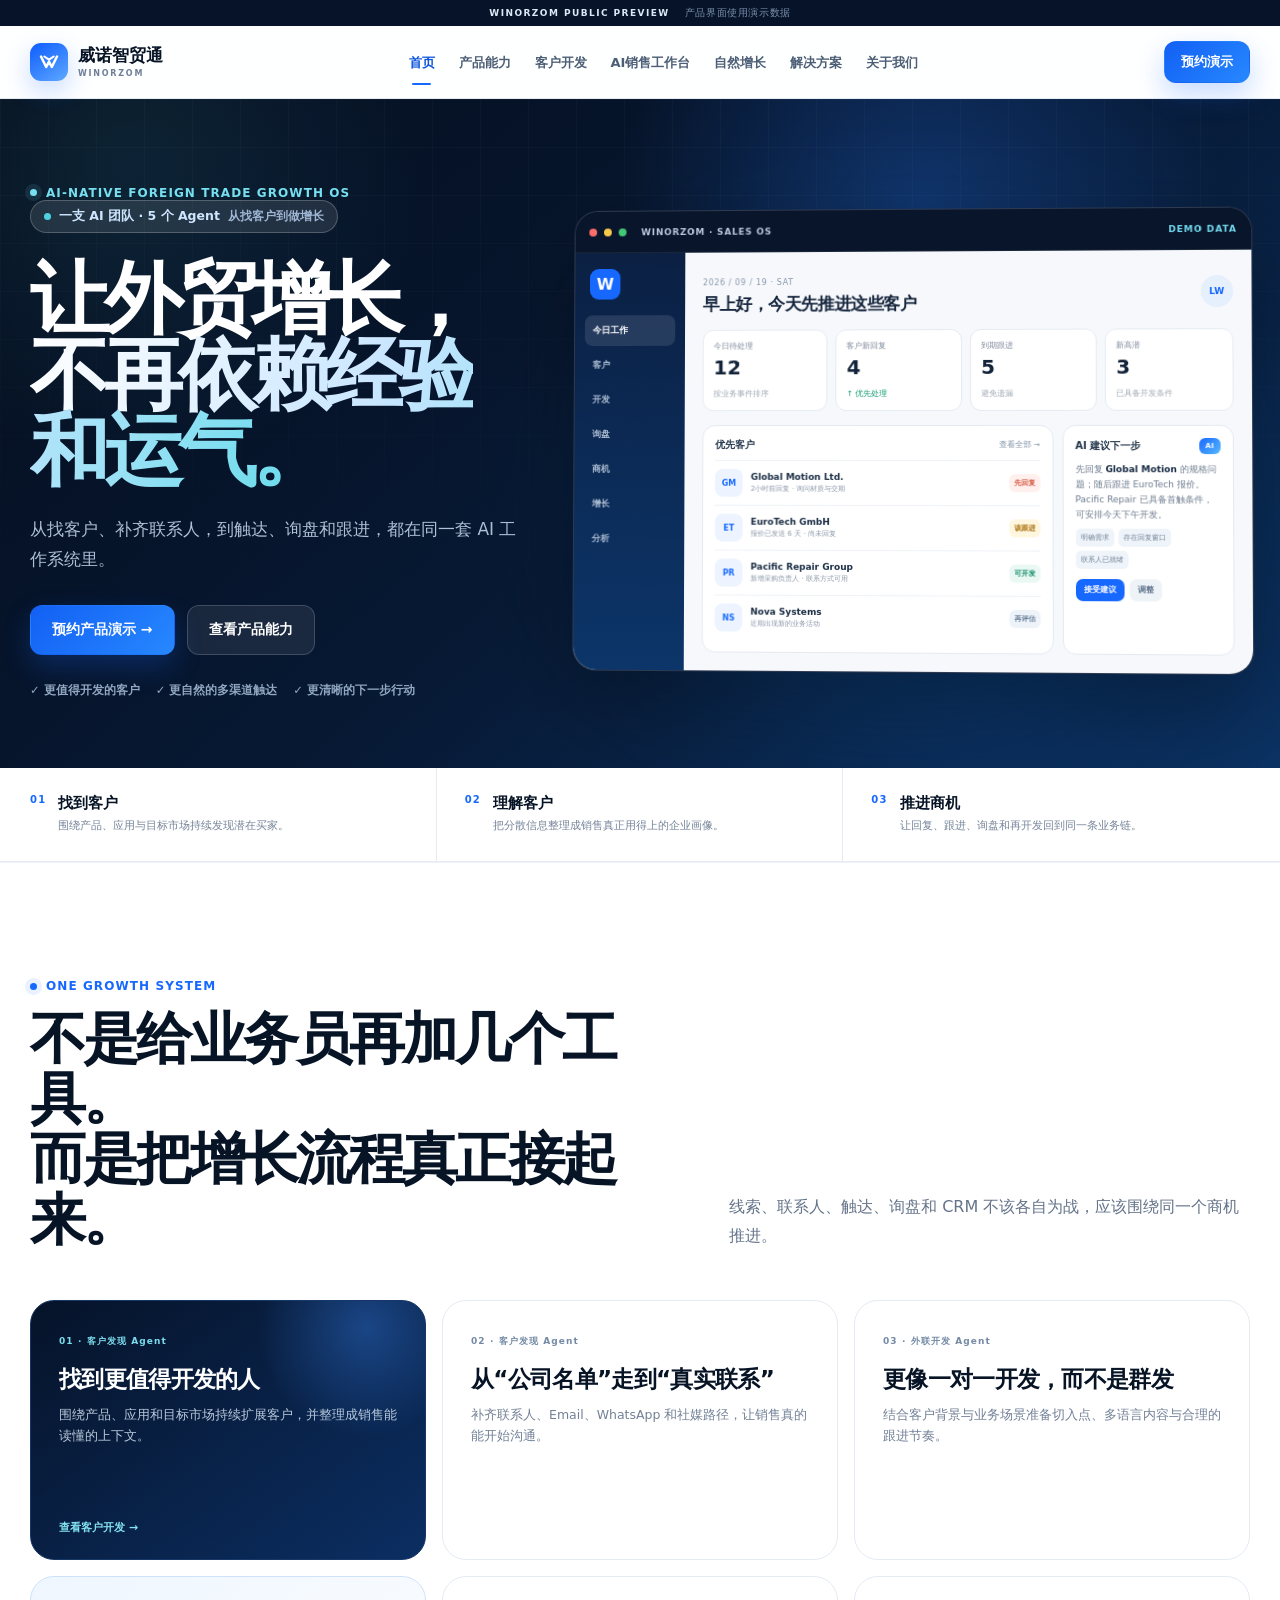
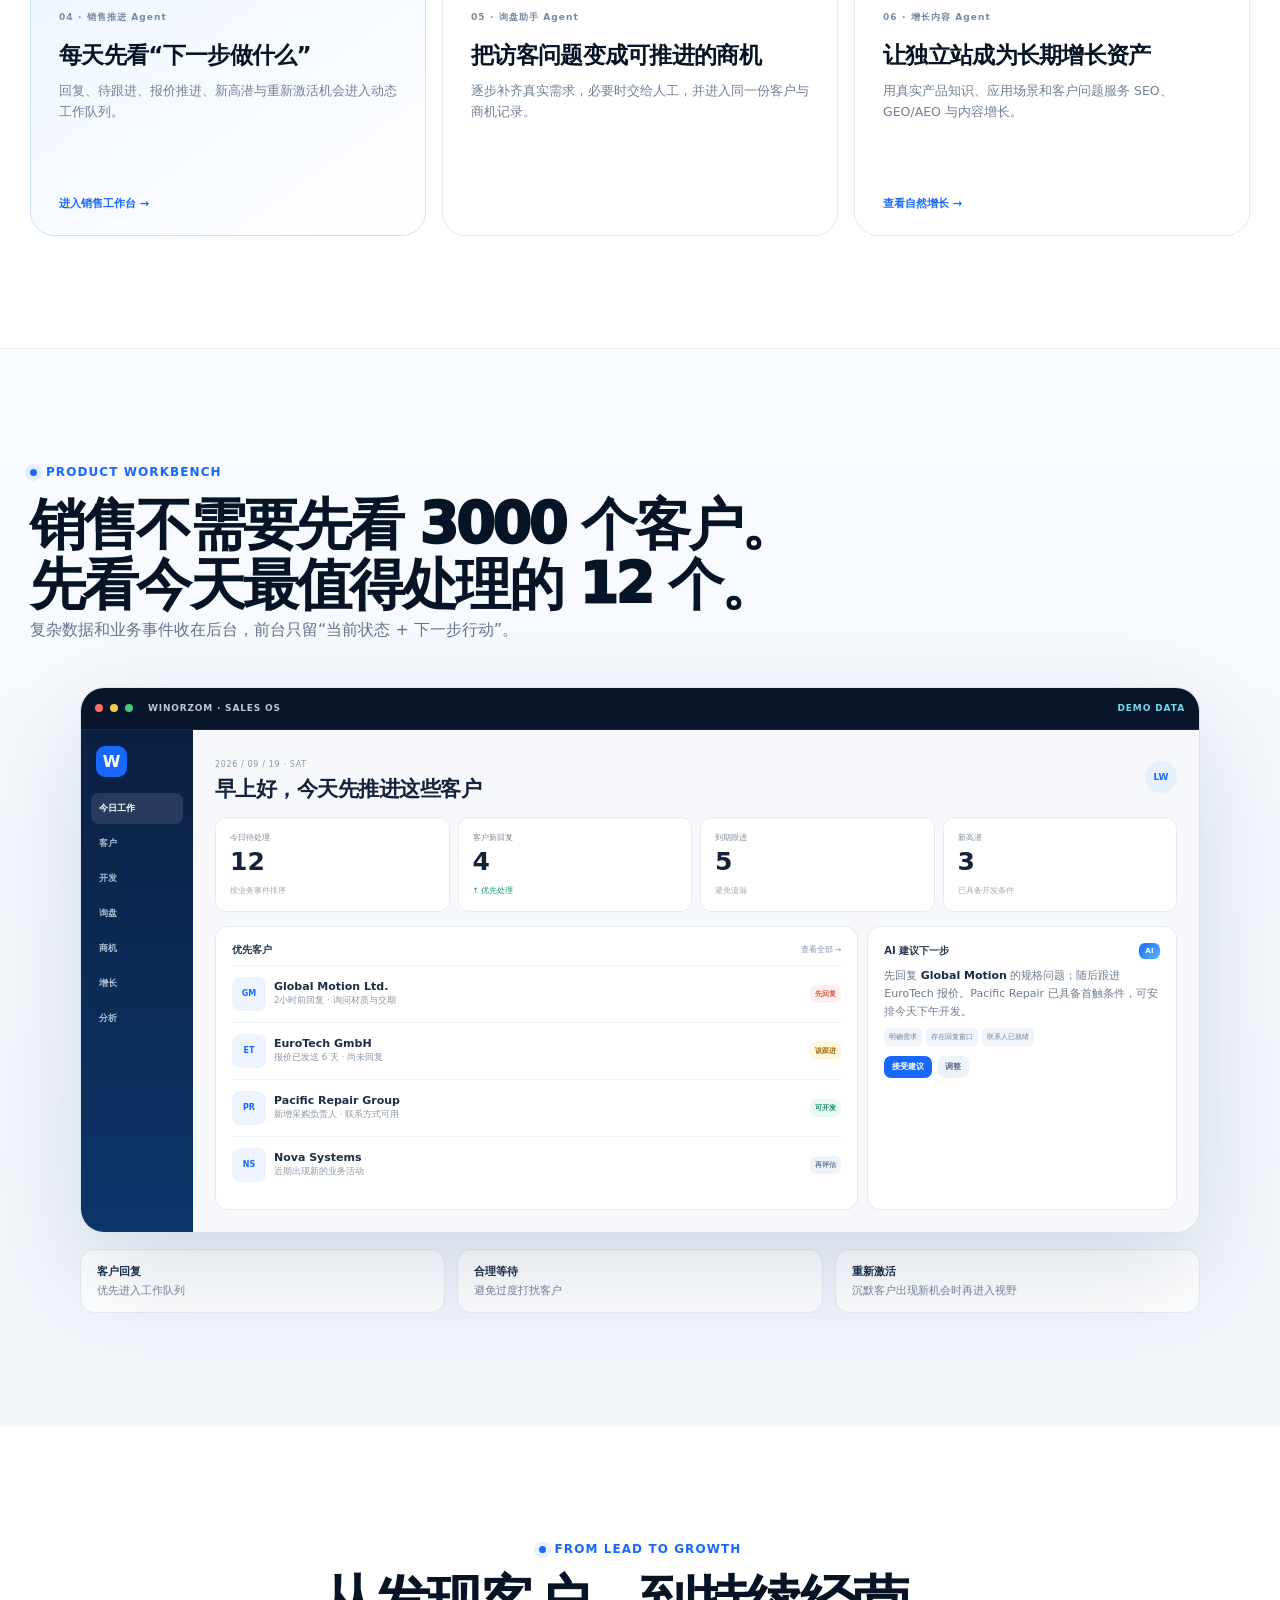
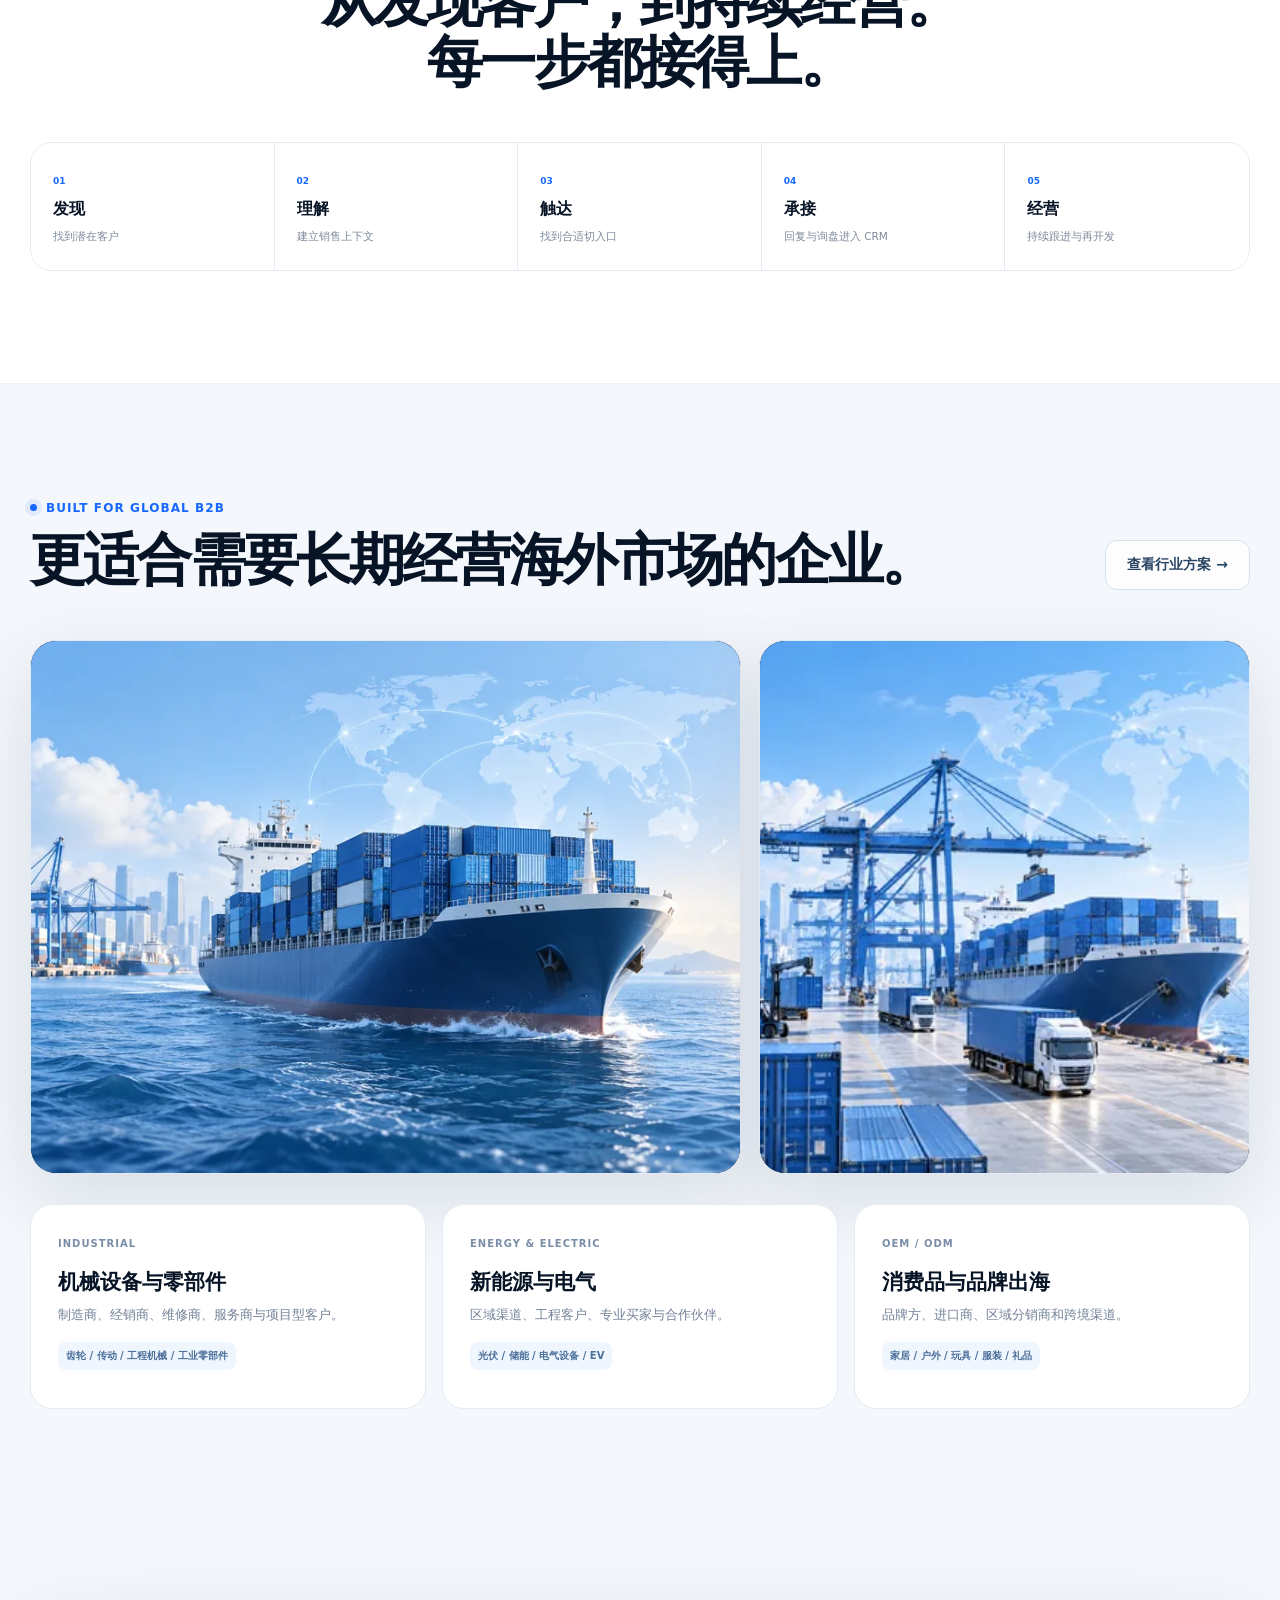
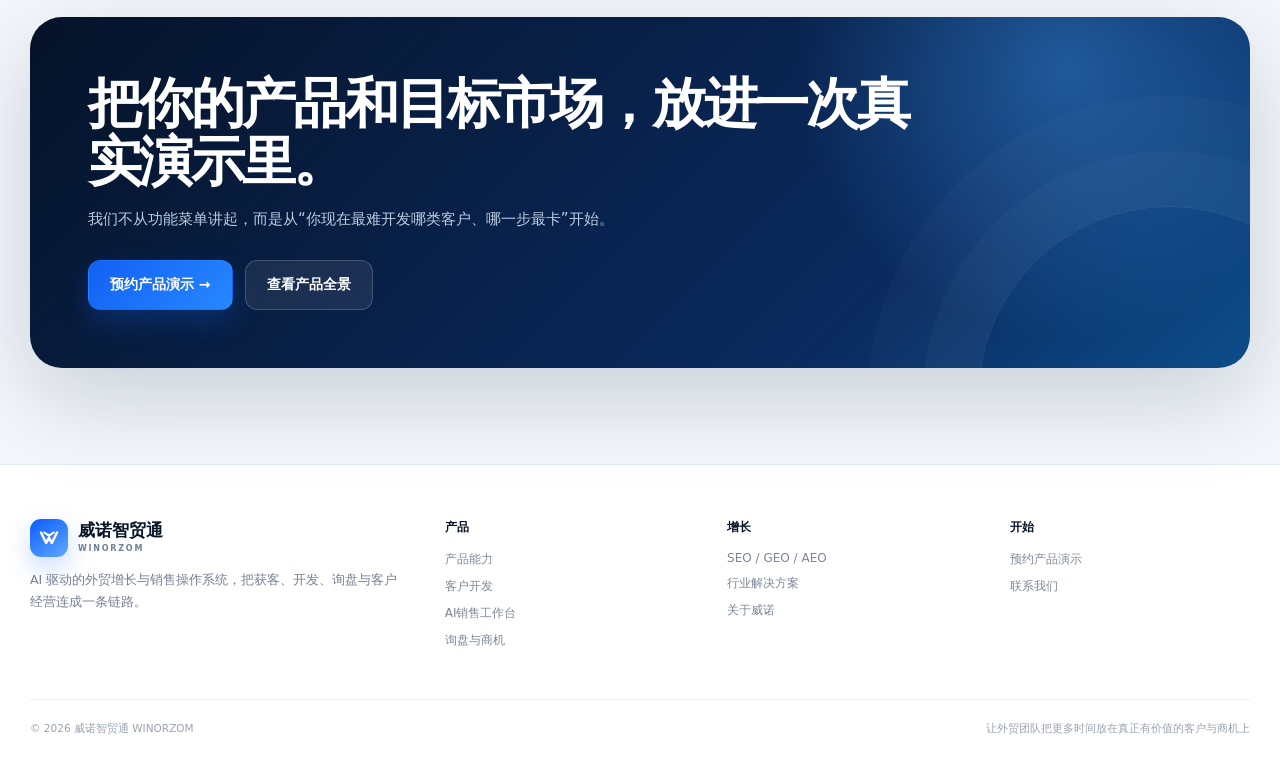
==== commit 50e271b2: "agent: 各板块加入 Agent 身份，关于我们页移除 Agent 板块" ====
--- a/index.html
+++ b/index.html
@@ -18,7 +18,7 @@
 <div class="mobile-menu"><a href="index.html">首页</a><a href="product.html">产品能力</a><a href="customer-development.html">客户开发</a><a href="sales-workbench.html">AI销售工作台</a><a href="inquiry.html">询盘与商机</a><a href="growth.html">自然增长</a><a href="solutions.html">解决方案</a><a href="about.html">关于我们</a></div>
 <main>
 <section class="pro-hero"><div class="container"><div class="pro-hero-grid">
-  <div class="pro-copy"><span class="eyebrow light">AI-NATIVE FOREIGN TRADE GROWTH OS</span><h1>让外贸增长，<br><span>不再依赖经验和运气。</span></h1>
+  <div class="pro-copy"><span class="eyebrow light">AI-NATIVE FOREIGN TRADE GROWTH OS</span><span class="agent-pill dark"><i></i>一支 AI 团队 · 5 个 Agent<em>从找客户到做增长</em></span><h1>让外贸增长，<br><span>不再依赖经验和运气。</span></h1>
   <p>从找客户、补齐联系人，到触达、询盘和跟进，都在同一套 AI 工作系统里。</p>
   <div class="pro-actions"><a class="btn btn-primary" href="#" data-demo>预约产品演示 →</a><a class="btn btn-glass" href="product.html">查看产品能力</a></div>
   <div class="pro-points"><span>✓ 更值得开发的客户</span><span>✓ 更自然的多渠道触达</span><span>✓ 更清晰的下一步行动</span></div>
@@ -66,12 +66,12 @@
 <section class="section white"><div class="container">
 <div class="section-head"><div><span class="eyebrow">ONE GROWTH SYSTEM</span><h2 class="section-title">不是给业务员再加几个工具。<br>而是把增长流程真正接起来。</h2></div><p class="section-desc">线索、联系人、触达、询盘和 CRM 不该各自为战，应该围绕同一个商机推进。</p></div>
 <div class="premium-grid">
-<article class="premium-card dark"><span>01 · CUSTOMER DISCOVERY</span><h3>找到更值得开发的人</h3><p>围绕产品、应用和目标市场持续扩展客户，并整理成销售能读懂的上下文。</p><a href="customer-development.html">查看客户开发 →</a></article>
-<article class="premium-card"><span>02 · REACHABILITY</span><h3>从“公司名单”走到“真实联系”</h3><p>补齐联系人、Email、WhatsApp 和社媒路径，让销售真的能开始沟通。</p></article>
-<article class="premium-card"><span>03 · AI OUTREACH</span><h3>更像一对一开发，而不是群发</h3><p>结合客户背景与业务场景准备切入点、多语言内容与合理的跟进节奏。</p></article>
-<article class="premium-card accent"><span>04 · SALES WORKBENCH</span><h3>每天先看“下一步做什么”</h3><p>回复、待跟进、报价推进、新高潜与重新激活机会进入动态工作队列。</p><a href="sales-workbench.html">进入销售工作台 →</a></article>
-<article class="premium-card"><span>05 · INQUIRY</span><h3>把访客问题变成可推进的商机</h3><p>逐步补齐真实需求，必要时交给人工，并进入同一份客户与商机记录。</p></article>
-<article class="premium-card"><span>06 · ORGANIC GROWTH</span><h3>让独立站成为长期增长资产</h3><p>用真实产品知识、应用场景和客户问题服务 SEO、GEO/AEO 与内容增长。</p><a href="growth.html">查看自然增长 →</a></article>
+<article class="premium-card dark"><span>01 · 客户发现 Agent</span><h3>找到更值得开发的人</h3><p>围绕产品、应用和目标市场持续扩展客户，并整理成销售能读懂的上下文。</p><a href="customer-development.html">查看客户开发 →</a></article>
+<article class="premium-card"><span>02 · 客户发现 Agent</span><h3>从“公司名单”走到“真实联系”</h3><p>补齐联系人、Email、WhatsApp 和社媒路径，让销售真的能开始沟通。</p></article>
+<article class="premium-card"><span>03 · 外联开发 Agent</span><h3>更像一对一开发，而不是群发</h3><p>结合客户背景与业务场景准备切入点、多语言内容与合理的跟进节奏。</p></article>
+<article class="premium-card accent"><span>04 · 销售推进 Agent</span><h3>每天先看“下一步做什么”</h3><p>回复、待跟进、报价推进、新高潜与重新激活机会进入动态工作队列。</p><a href="sales-workbench.html">进入销售工作台 →</a></article>
+<article class="premium-card"><span>05 · 询盘助手 Agent</span><h3>把访客问题变成可推进的商机</h3><p>逐步补齐真实需求，必要时交给人工，并进入同一份客户与商机记录。</p></article>
+<article class="premium-card"><span>06 · 增长内容 Agent</span><h3>让独立站成为长期增长资产</h3><p>用真实产品知识、应用场景和客户问题服务 SEO、GEO/AEO 与内容增长。</p><a href="growth.html">查看自然增长 →</a></article>
 </div></div></section>
 
 <section class="section soft workspace-section"><div class="container">
--- a/assets/site.css
+++ b/assets/site.css
@@ -97,3 +97,12 @@
 
 /* Small-screen headline scaling */
 @media(max-width:520px){.page-hero h1{font-size:33px;line-height:1.06}.pro-copy h1,.modern-page-hero h1,.about-hero h1{font-size:34px;line-height:1.08}.hero h1{font-size:36px;line-height:1.06}.page-hero p,.pro-copy p{font-size:15px;line-height:1.7}}
+
+/* Section agent identity */
+.agent-pill{display:inline-flex;align-items:center;gap:8px;margin:0 0 6px;padding:7px 13px;border-radius:999px;background:rgba(23,104,255,.08);border:1px solid rgba(23,104,255,.16);color:#1768ff;font-size:12.5px;font-weight:800}
+.agent-pill i{width:7px;height:7px;border-radius:50%;background:#1768ff;flex:0 0 auto}
+.agent-pill em{font-style:normal;color:#65748a;font-weight:600;font-size:12px}
+.agent-pill.dark{background:rgba(255,255,255,.1);border-color:rgba(255,255,255,.22);color:#cfe6ff}
+.agent-pill.dark i{background:#4fd1e0}
+.agent-pill.dark em{color:#9fb6d4}
+@media(max-width:600px){.agent-pill{font-size:11.5px;padding:6px 11px;gap:6px}.agent-pill em{display:none}}
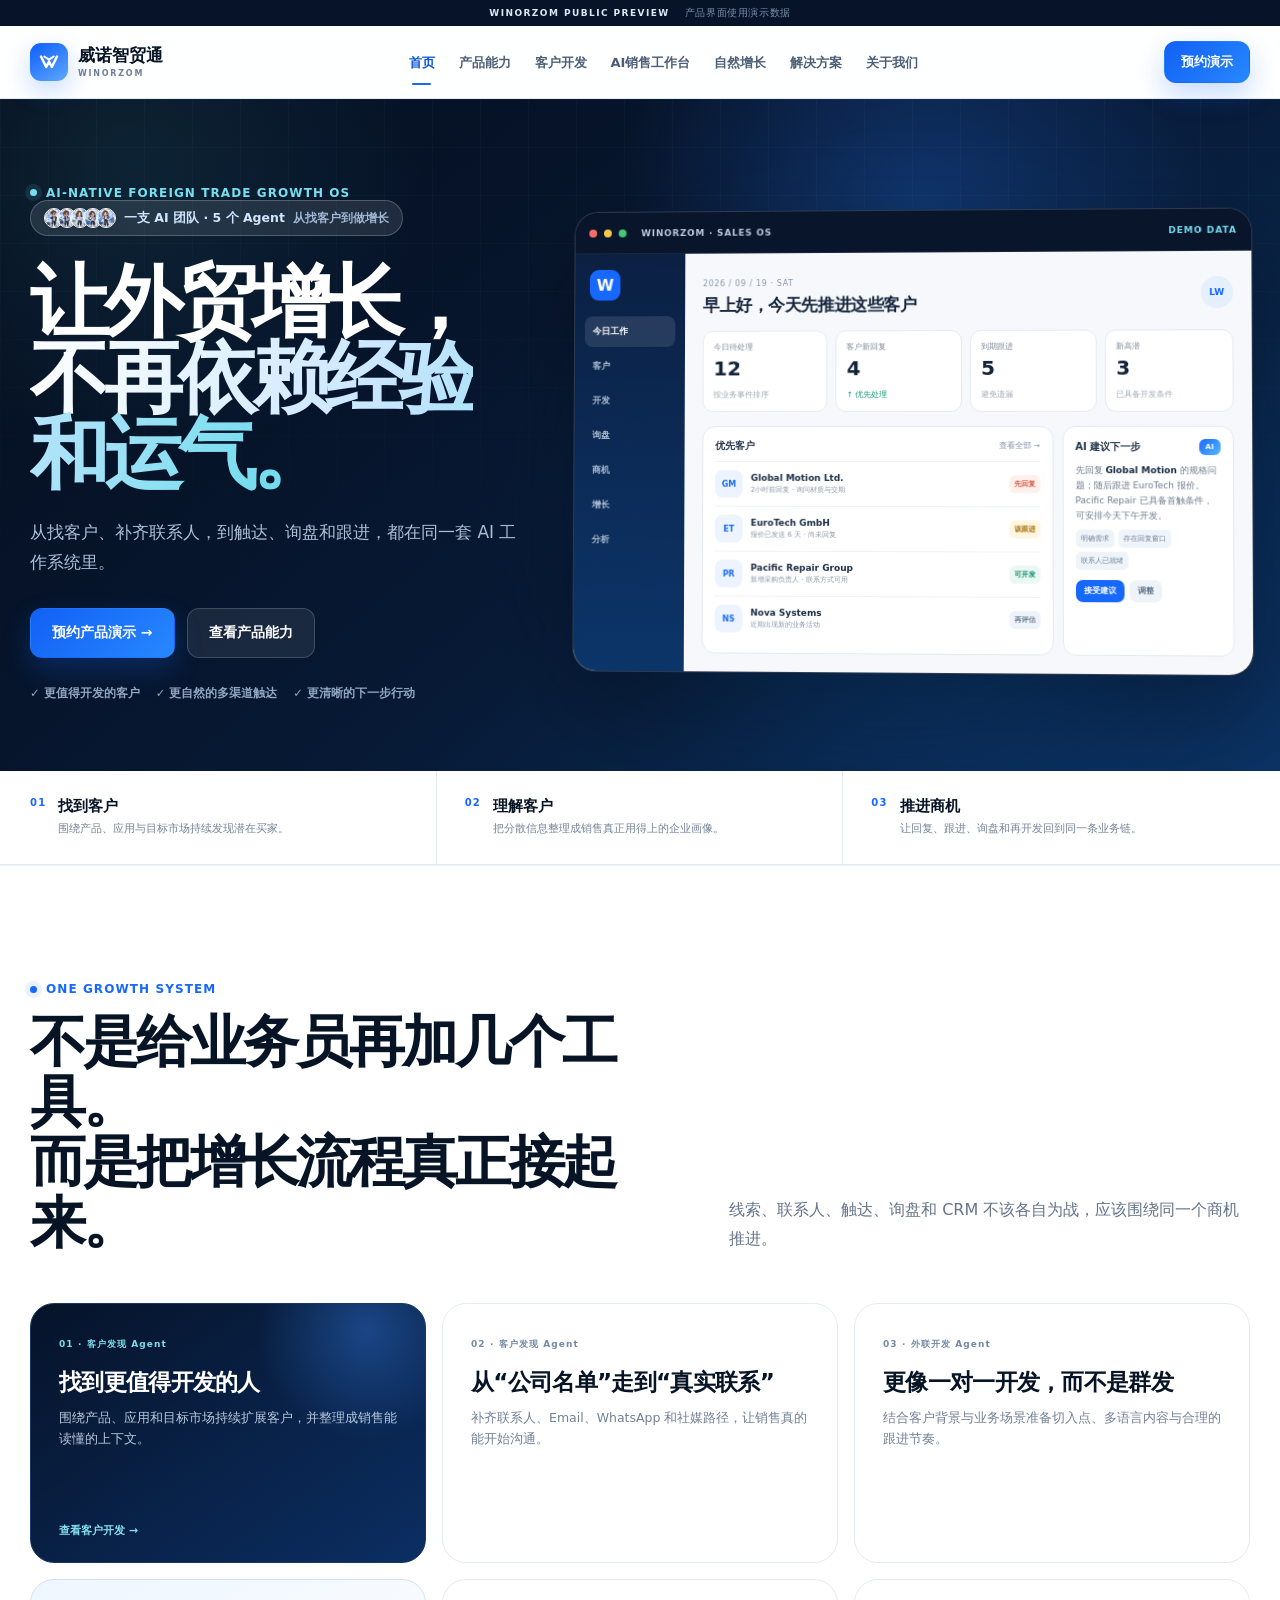
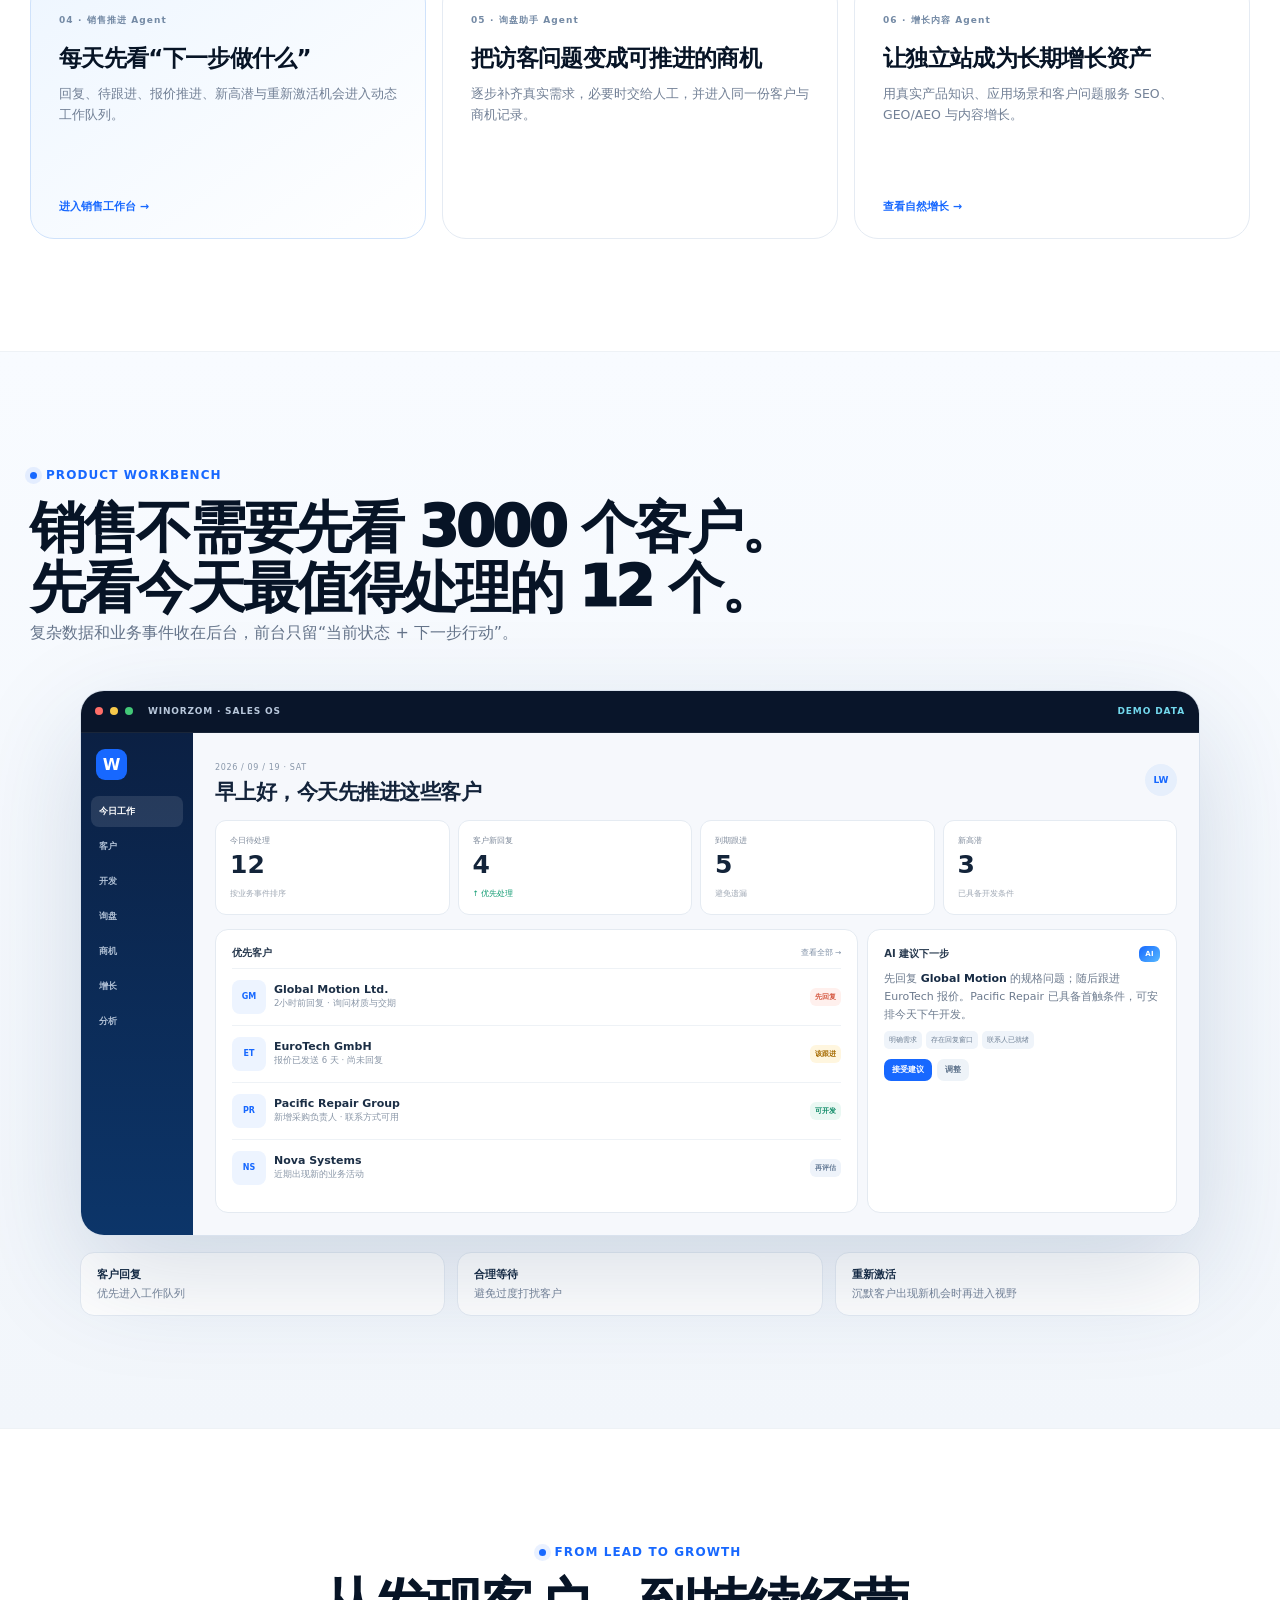
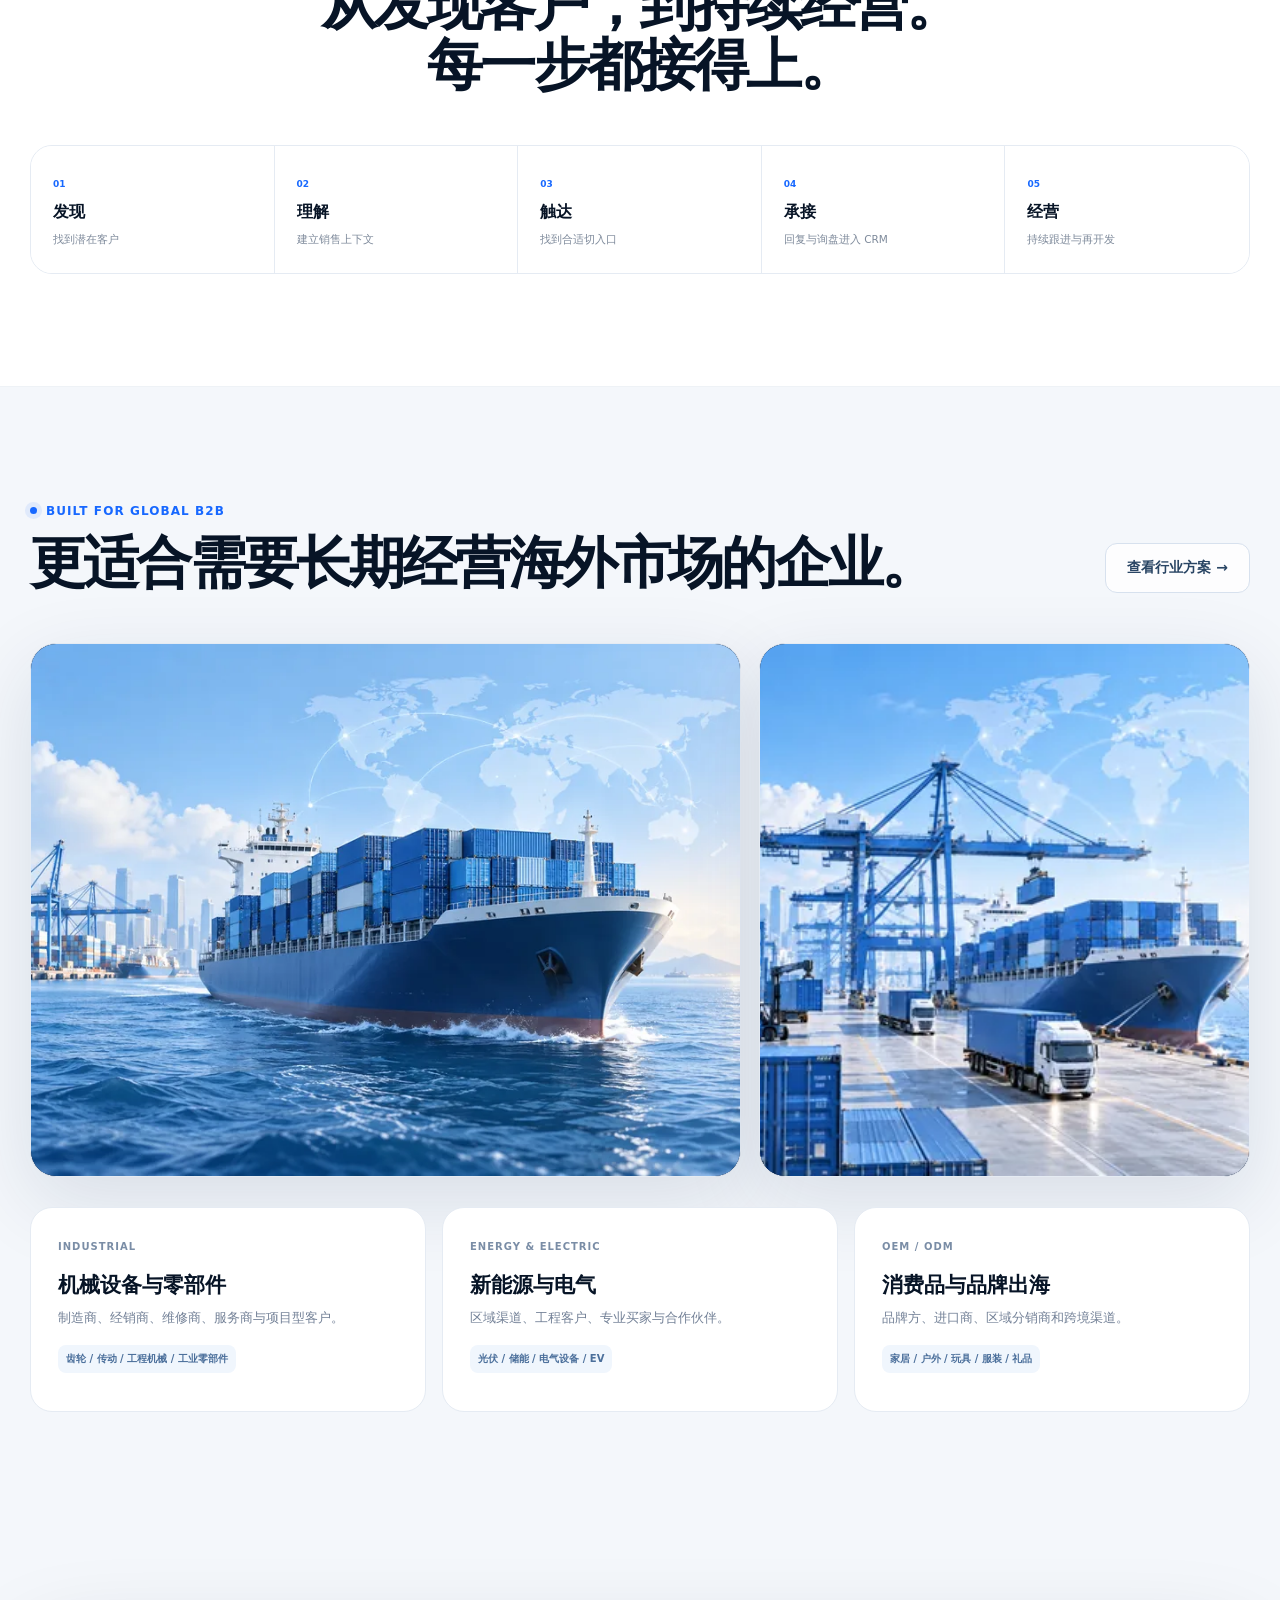
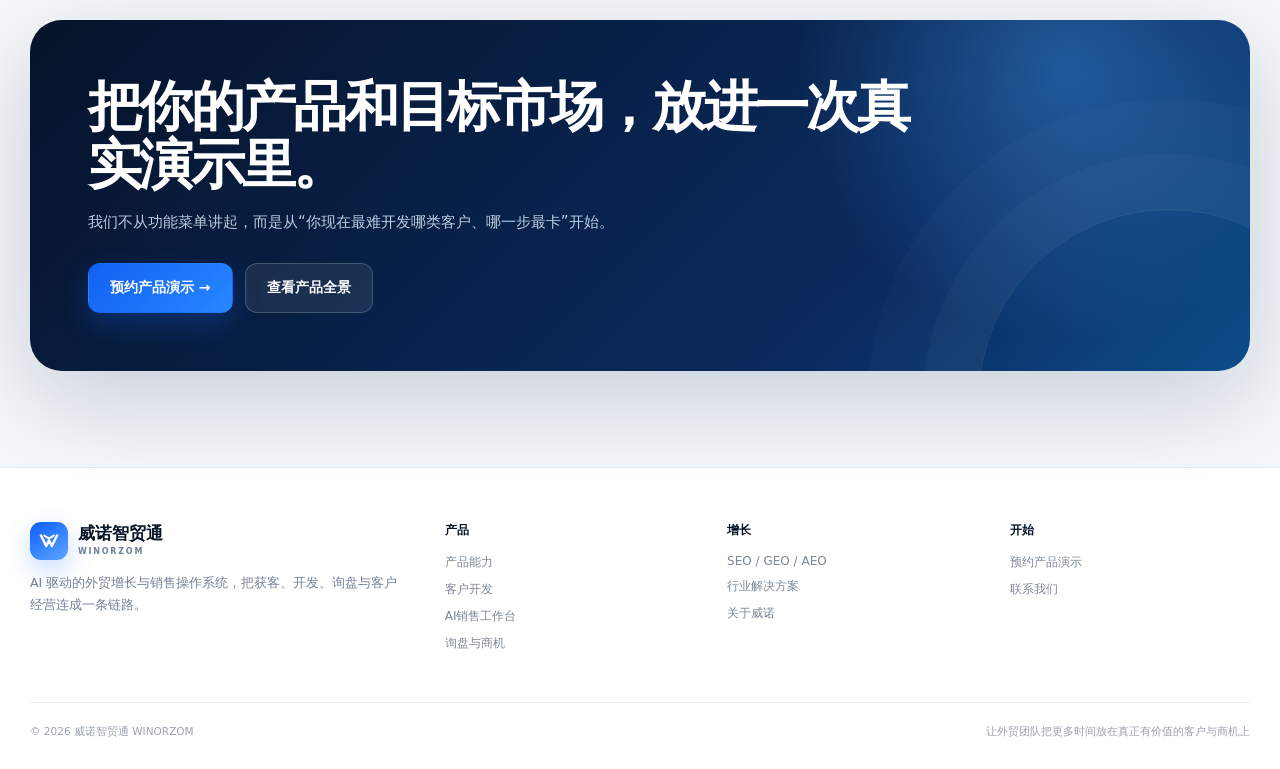
==== commit fc94c823: "agent: 各板块标识加入 Agent 小头像" ====
--- a/index.html
+++ b/index.html
@@ -18,7 +18,7 @@
 <div class="mobile-menu"><a href="index.html">首页</a><a href="product.html">产品能力</a><a href="customer-development.html">客户开发</a><a href="sales-workbench.html">AI销售工作台</a><a href="inquiry.html">询盘与商机</a><a href="growth.html">自然增长</a><a href="solutions.html">解决方案</a><a href="about.html">关于我们</a></div>
 <main>
 <section class="pro-hero"><div class="container"><div class="pro-hero-grid">
-  <div class="pro-copy"><span class="eyebrow light">AI-NATIVE FOREIGN TRADE GROWTH OS</span><span class="agent-pill dark"><i></i>一支 AI 团队 · 5 个 Agent<em>从找客户到做增长</em></span><h1>让外贸增长，<br><span>不再依赖经验和运气。</span></h1>
+  <div class="pro-copy"><span class="eyebrow light">AI-NATIVE FOREIGN TRADE GROWTH OS</span><span class="agent-pill dark"><span class="agent-avatars"><img class="agent-avatar" src="assets/agent-discovery-avatar.webp" alt="" width="20" height="20" loading="lazy"><img class="agent-avatar" src="assets/agent-outreach-avatar.webp" alt="" width="20" height="20" loading="lazy"><img class="agent-avatar" src="assets/agent-inquiry-avatar.webp" alt="" width="20" height="20" loading="lazy"><img class="agent-avatar" src="assets/agent-growth-avatar.webp" alt="" width="20" height="20" loading="lazy"><img class="agent-avatar" src="assets/agent-sales-avatar.webp" alt="" width="20" height="20" loading="lazy"></span>一支 AI 团队 · 5 个 Agent<em>从找客户到做增长</em></span><h1>让外贸增长，<br><span>不再依赖经验和运气。</span></h1>
   <p>从找客户、补齐联系人，到触达、询盘和跟进，都在同一套 AI 工作系统里。</p>
   <div class="pro-actions"><a class="btn btn-primary" href="#" data-demo>预约产品演示 →</a><a class="btn btn-glass" href="product.html">查看产品能力</a></div>
   <div class="pro-points"><span>✓ 更值得开发的客户</span><span>✓ 更自然的多渠道触达</span><span>✓ 更清晰的下一步行动</span></div>
--- a/assets/site.css
+++ b/assets/site.css
@@ -106,3 +106,9 @@
 .agent-pill.dark i{background:#4fd1e0}
 .agent-pill.dark em{color:#9fb6d4}
 @media(max-width:600px){.agent-pill{font-size:11.5px;padding:6px 11px;gap:6px}.agent-pill em{display:none}}
+
+/* Agent avatars inside section pills */
+.agent-pill .agent-avatars{display:inline-flex;align-items:center}
+.agent-pill img.agent-avatar{width:20px;height:20px;border-radius:50%;object-fit:cover;border:1.5px solid #fff;box-shadow:0 1px 4px rgba(7,26,57,.18);background:#fff}
+.agent-pill .agent-avatars img.agent-avatar+img.agent-avatar{margin-left:-7px}
+@media(max-width:600px){.agent-pill img.agent-avatar{width:18px;height:18px}}
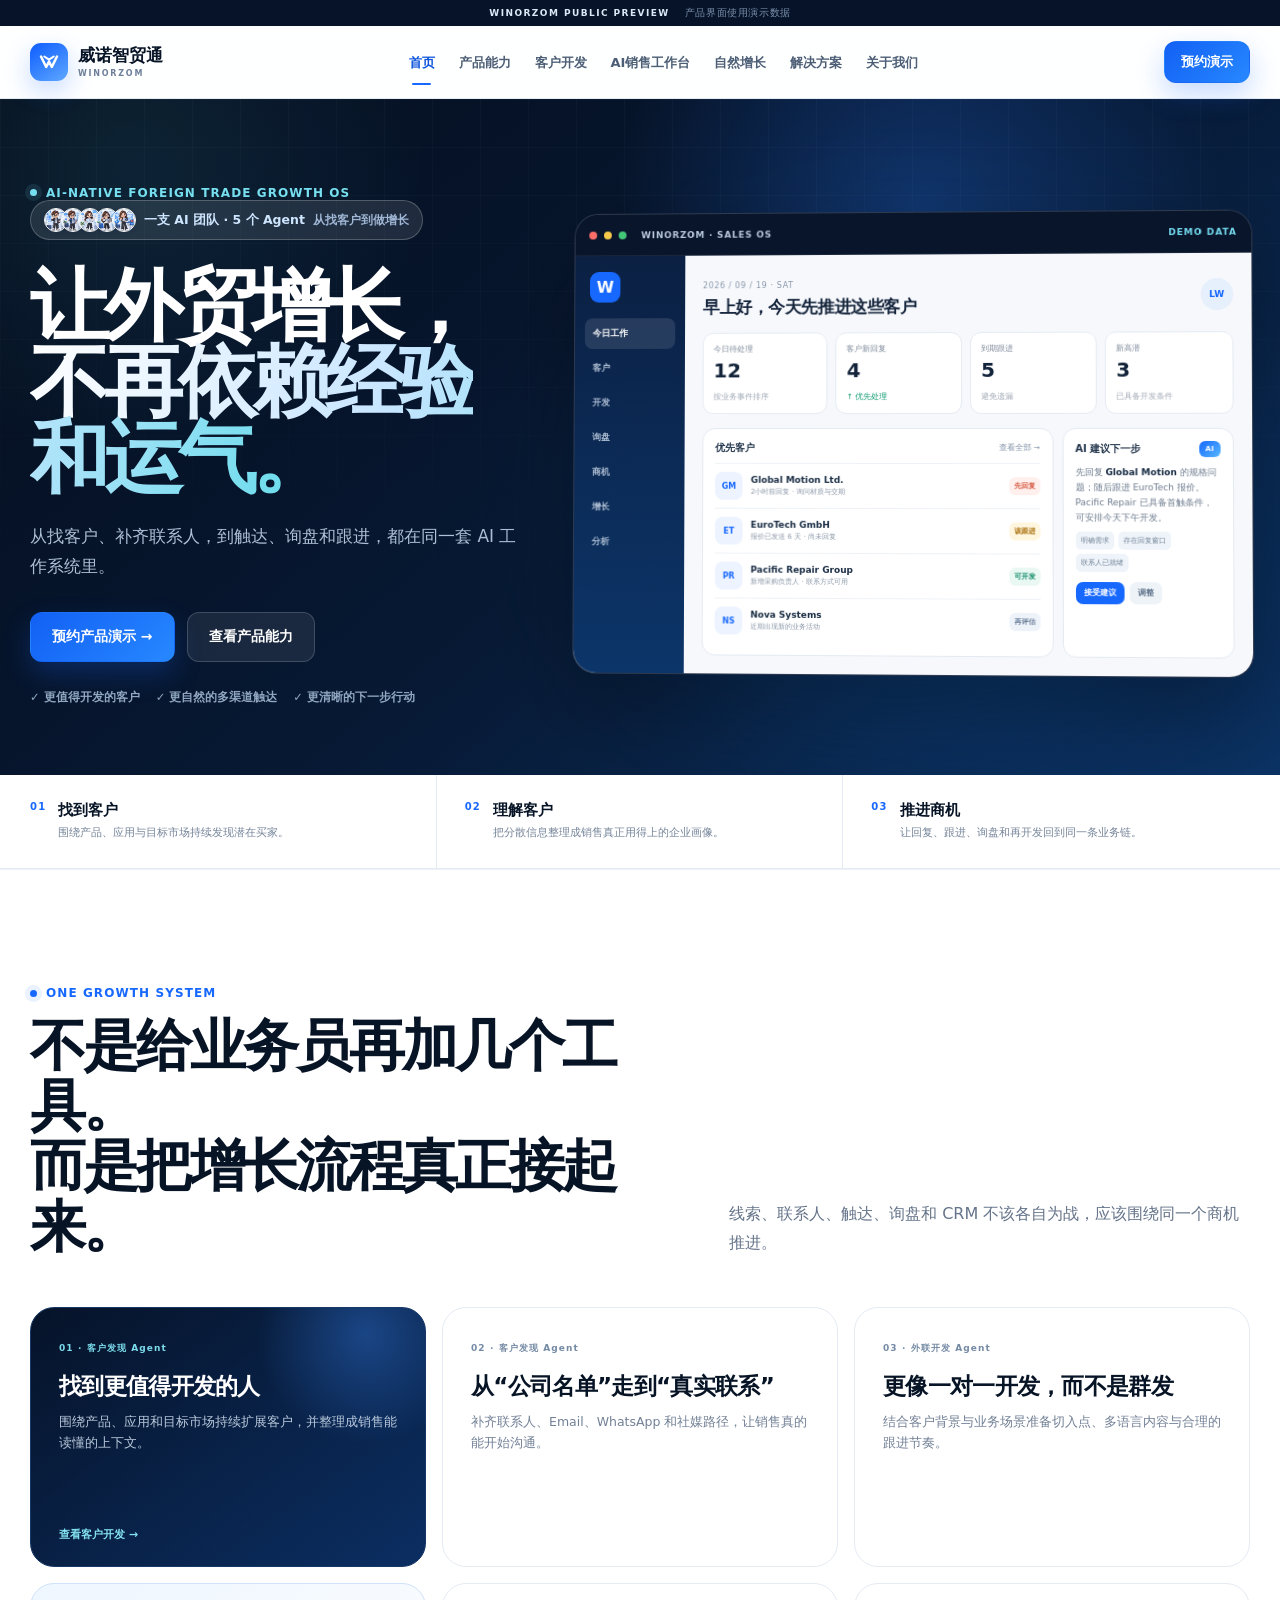
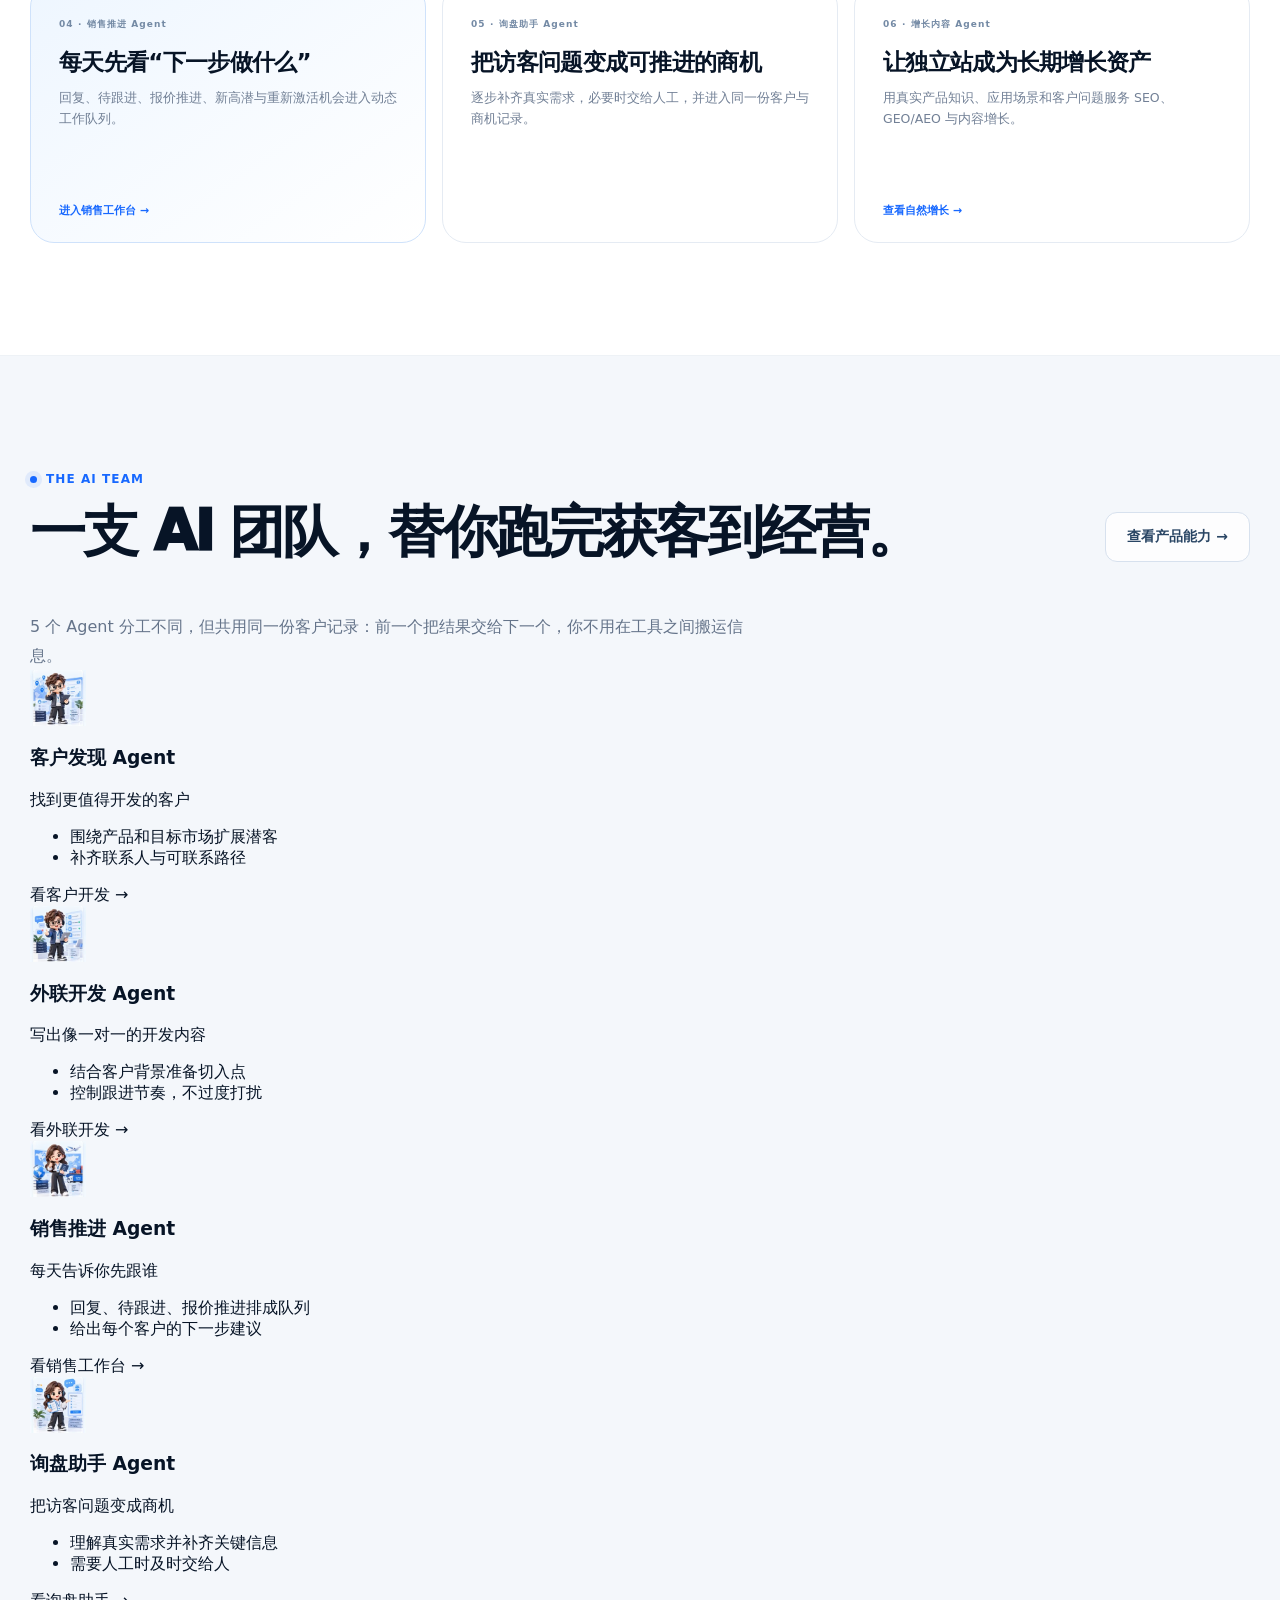
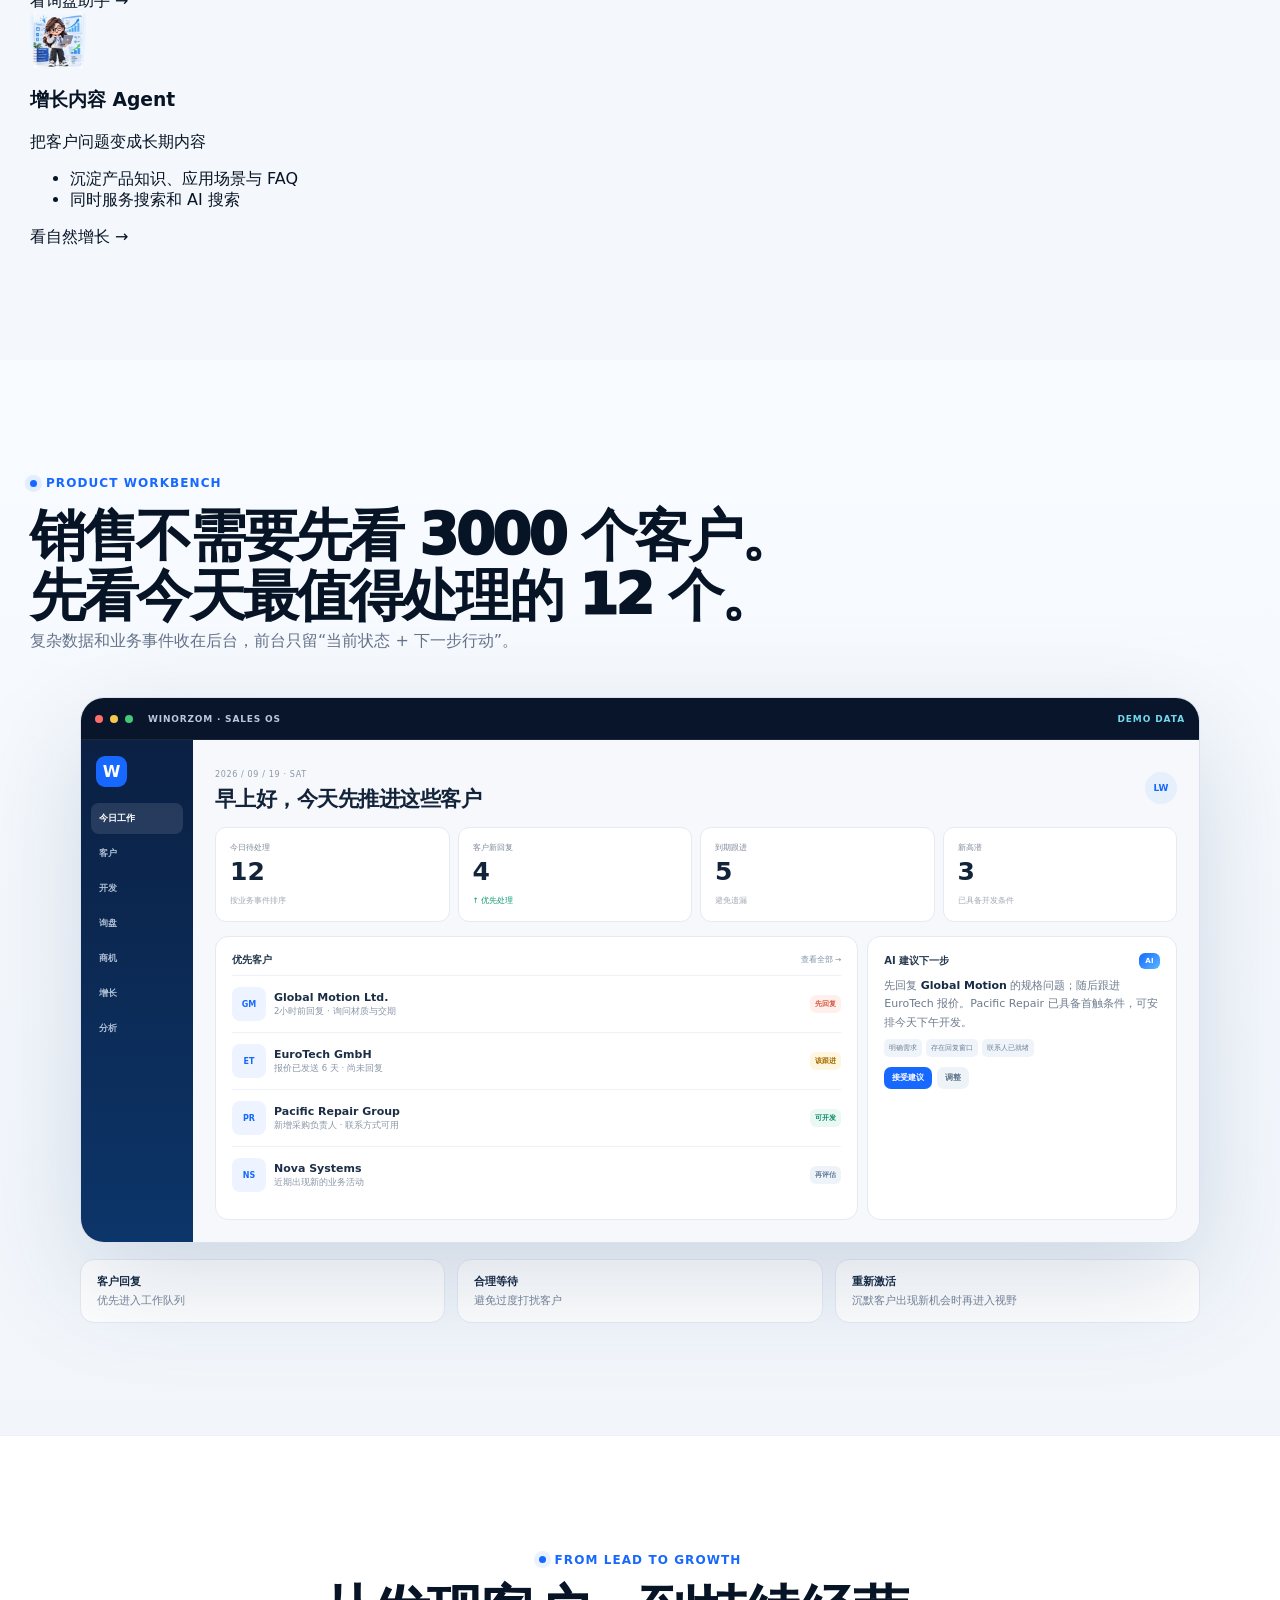
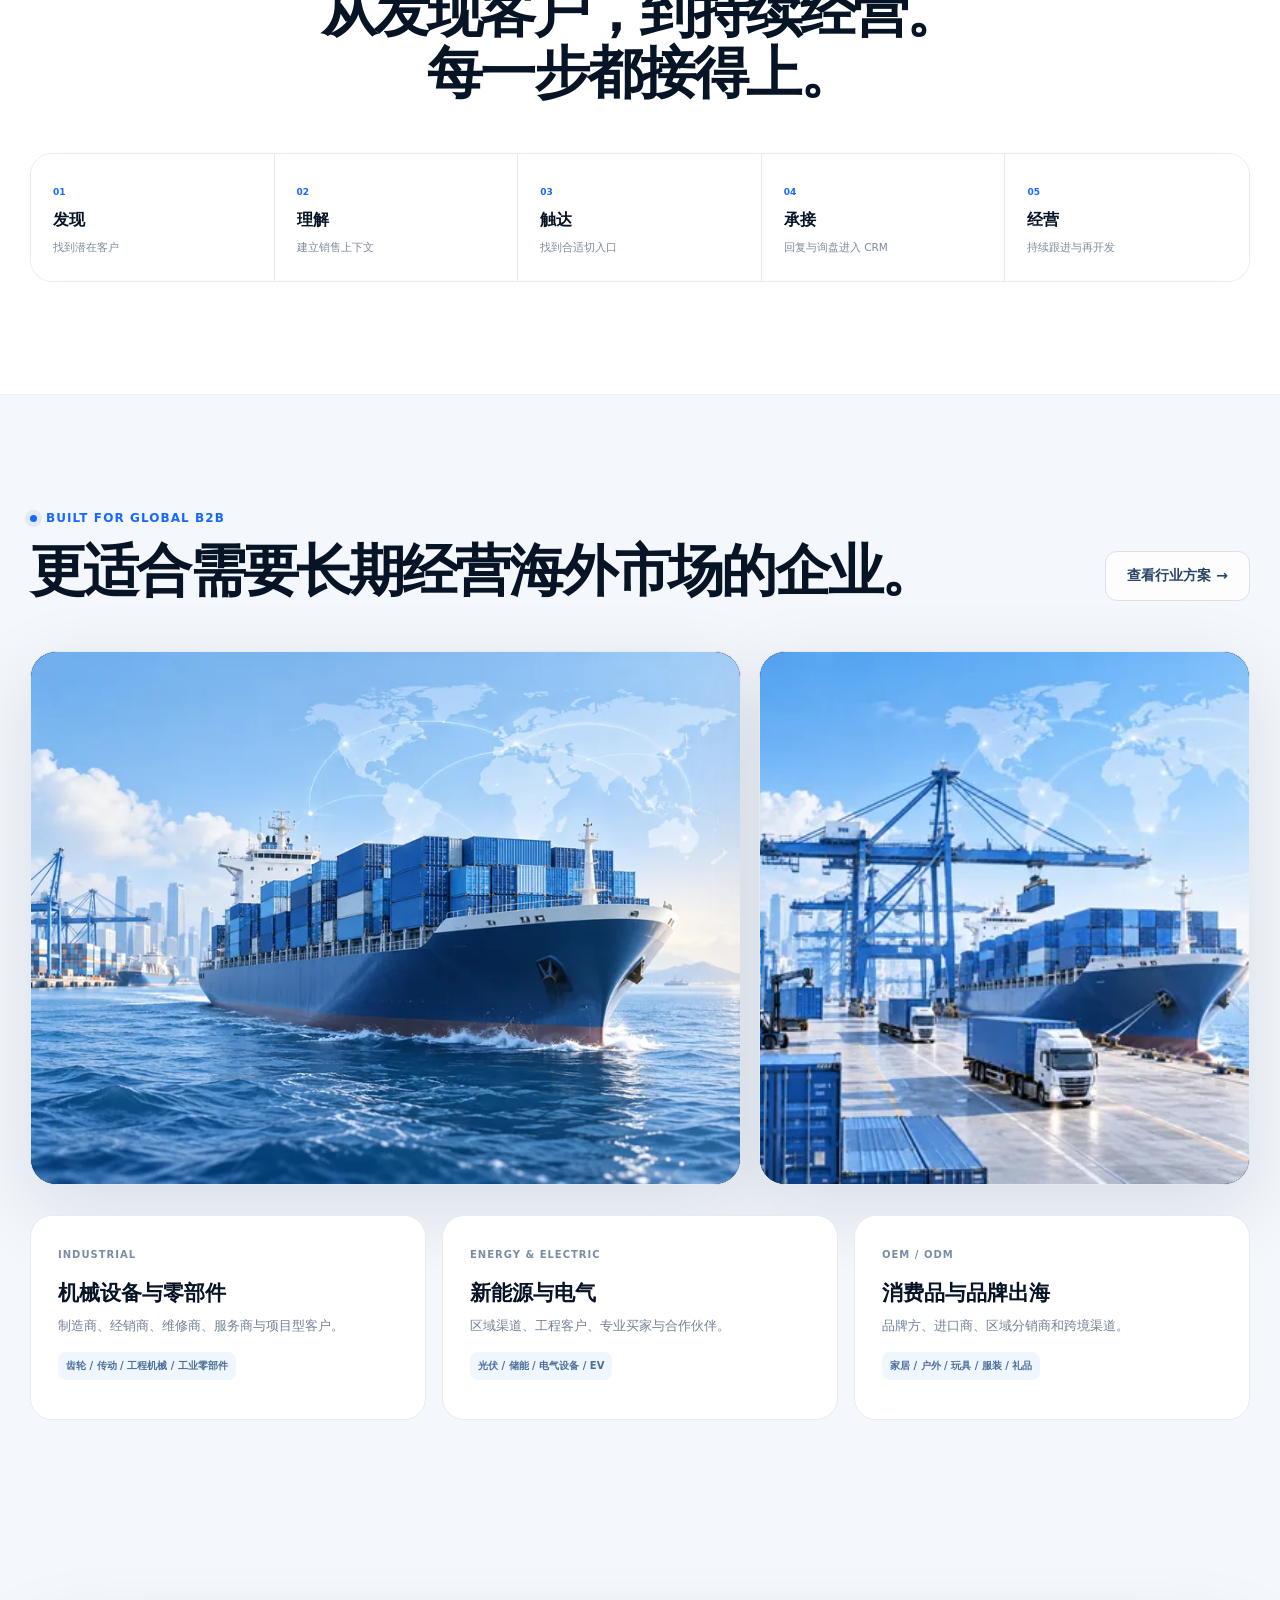
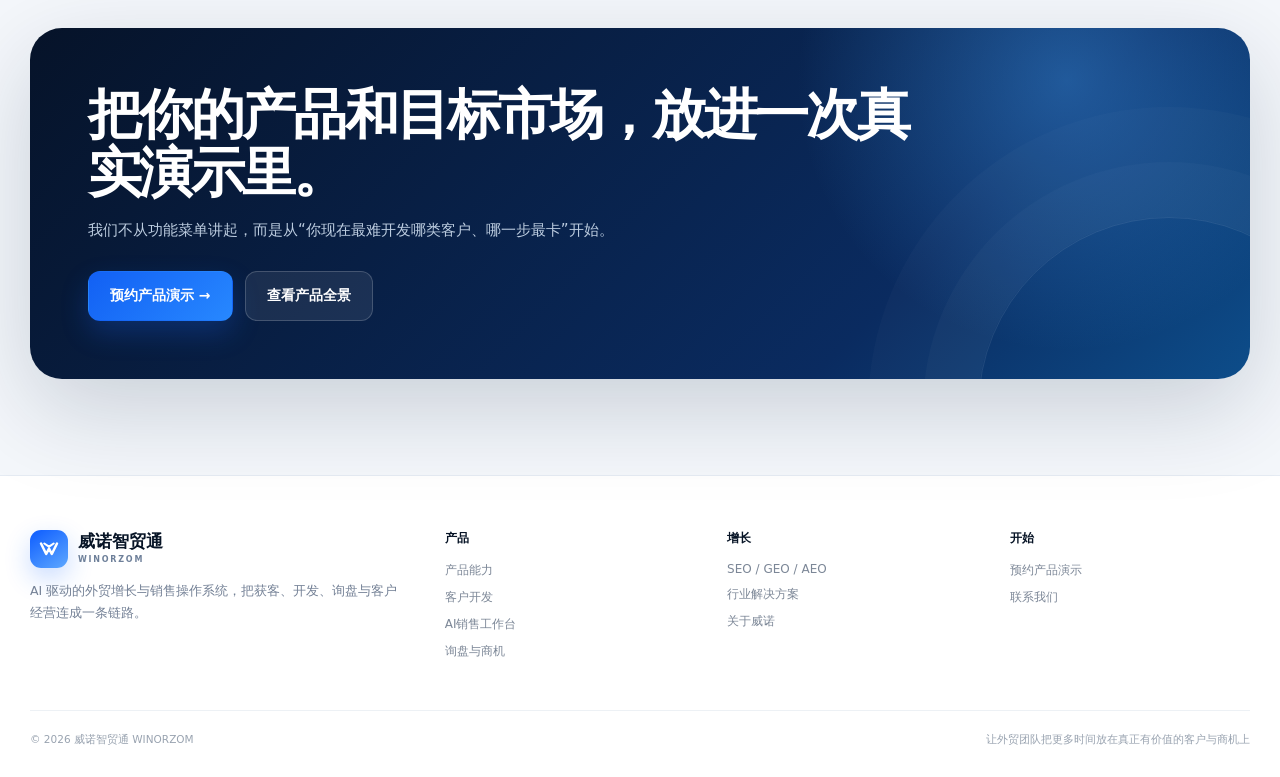
==== commit 59559e06: "home: 新增「一支 AI 团队」板块" ====
--- a/index.html
+++ b/index.html
@@ -74,6 +74,46 @@
 <article class="premium-card"><span>06 · 增长内容 Agent</span><h3>让独立站成为长期增长资产</h3><p>用真实产品知识、应用场景和客户问题服务 SEO、GEO/AEO 与内容增长。</p><a href="growth.html">查看自然增长 →</a></article>
 </div></div></section>
 
+<section class="section"><div class="container"><div class="section-head"><div><span class="eyebrow">THE AI TEAM</span><h2 class="section-title">一支 AI 团队，替你跑完获客到经营。</h2></div><a class="btn btn-ghost" href="product.html">查看产品能力 →</a></div>
+<p class="section-desc">5 个 Agent 分工不同，但共用同一份客户记录：前一个把结果交给下一个，你不用在工具之间搬运信息。</p>
+<div class="agent-grid">
+<article class="agent-card">
+<img class="agent-avatar-lg" src="assets/agent-discovery-avatar.webp" alt="客户发现 Agent" width="56" height="56" loading="lazy">
+<h3>客户发现 Agent</h3>
+<p class="agent-role">找到更值得开发的客户</p>
+<ul class="agent-does"><li>围绕产品和目标市场扩展潜客</li><li>补齐联系人与可联系路径</li></ul>
+<a class="agent-link" href="customer-development.html">看客户开发 →</a>
+</article>
+<article class="agent-card">
+<img class="agent-avatar-lg" src="assets/agent-outreach-avatar.webp" alt="外联开发 Agent" width="56" height="56" loading="lazy">
+<h3>外联开发 Agent</h3>
+<p class="agent-role">写出像一对一的开发内容</p>
+<ul class="agent-does"><li>结合客户背景准备切入点</li><li>控制跟进节奏，不过度打扰</li></ul>
+<a class="agent-link" href="customer-development.html">看外联开发 →</a>
+</article>
+<article class="agent-card">
+<img class="agent-avatar-lg" src="assets/agent-sales-avatar.webp" alt="销售推进 Agent" width="56" height="56" loading="lazy">
+<h3>销售推进 Agent</h3>
+<p class="agent-role">每天告诉你先跟谁</p>
+<ul class="agent-does"><li>回复、待跟进、报价推进排成队列</li><li>给出每个客户的下一步建议</li></ul>
+<a class="agent-link" href="sales-workbench.html">看销售工作台 →</a>
+</article>
+<article class="agent-card">
+<img class="agent-avatar-lg" src="assets/agent-inquiry-avatar.webp" alt="询盘助手 Agent" width="56" height="56" loading="lazy">
+<h3>询盘助手 Agent</h3>
+<p class="agent-role">把访客问题变成商机</p>
+<ul class="agent-does"><li>理解真实需求并补齐关键信息</li><li>需要人工时及时交给人</li></ul>
+<a class="agent-link" href="inquiry.html">看询盘助手 →</a>
+</article>
+<article class="agent-card">
+<img class="agent-avatar-lg" src="assets/agent-growth-avatar.webp" alt="增长内容 Agent" width="56" height="56" loading="lazy">
+<h3>增长内容 Agent</h3>
+<p class="agent-role">把客户问题变成长期内容</p>
+<ul class="agent-does"><li>沉淀产品知识、应用场景与 FAQ</li><li>同时服务搜索和 AI 搜索</li></ul>
+<a class="agent-link" href="growth.html">看自然增长 →</a>
+</article>
+</div>
+</div></section>
 <section class="section soft workspace-section"><div class="container">
 <div class="workspace-copy"><span class="eyebrow">PRODUCT WORKBENCH</span><h2 class="section-title">销售不需要先看 3000 个客户。<br>先看今天最值得处理的 12 个。</h2><p class="section-desc">复杂数据和业务事件收在后台，前台只留“当前状态 + 下一步行动”。</p></div>
 
--- a/assets/site.css
+++ b/assets/site.css
@@ -109,6 +109,6 @@
 
 /* Agent avatars inside section pills */
 .agent-pill .agent-avatars{display:inline-flex;align-items:center}
-.agent-pill img.agent-avatar{width:20px;height:20px;border-radius:50%;object-fit:cover;border:1.5px solid #fff;box-shadow:0 1px 4px rgba(7,26,57,.18);background:#fff}
+.agent-pill img.agent-avatar{width:24px;height:24px;border-radius:50%;object-fit:cover;border:1.5px solid #fff;box-shadow:0 1px 4px rgba(7,26,57,.18);background:#fff}
 .agent-pill .agent-avatars img.agent-avatar+img.agent-avatar{margin-left:-7px}
-@media(max-width:600px){.agent-pill img.agent-avatar{width:18px;height:18px}}
+@media(max-width:600px){.agent-pill img.agent-avatar{width:20px;height:20px}}
